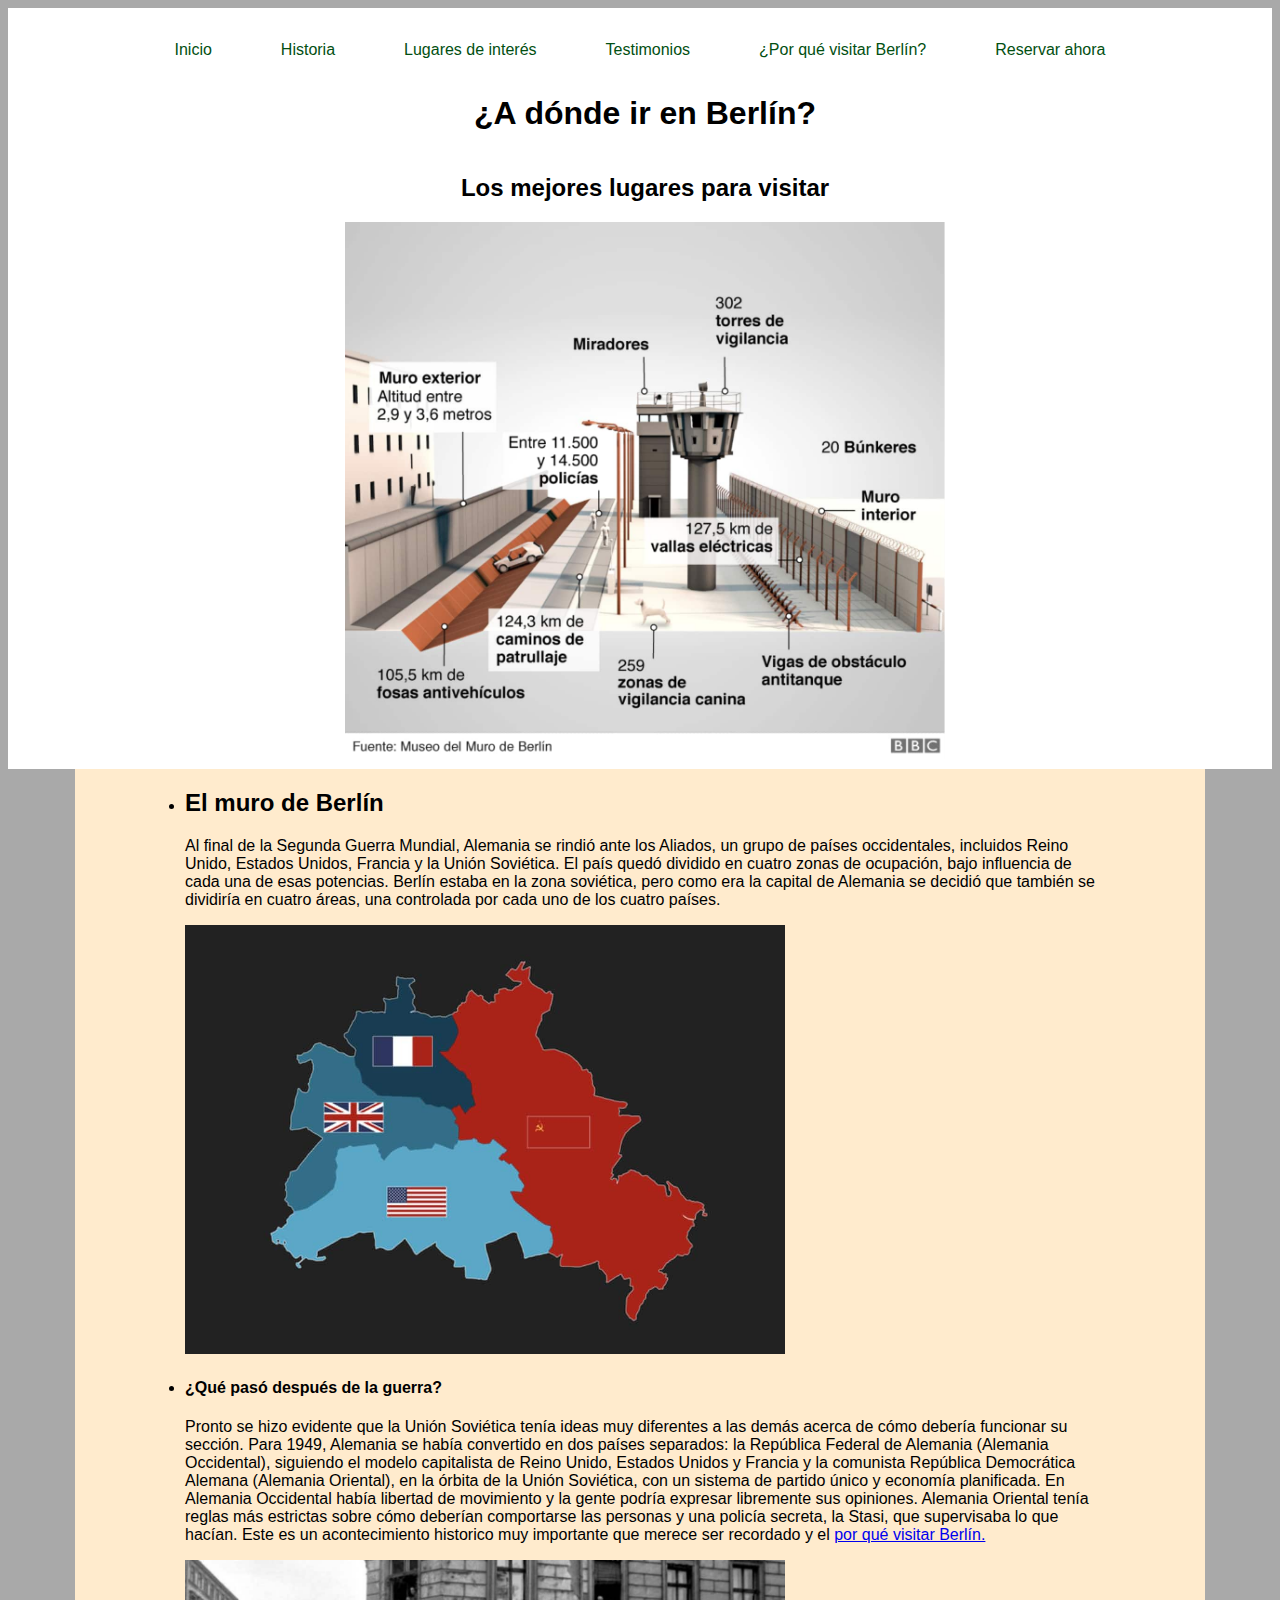
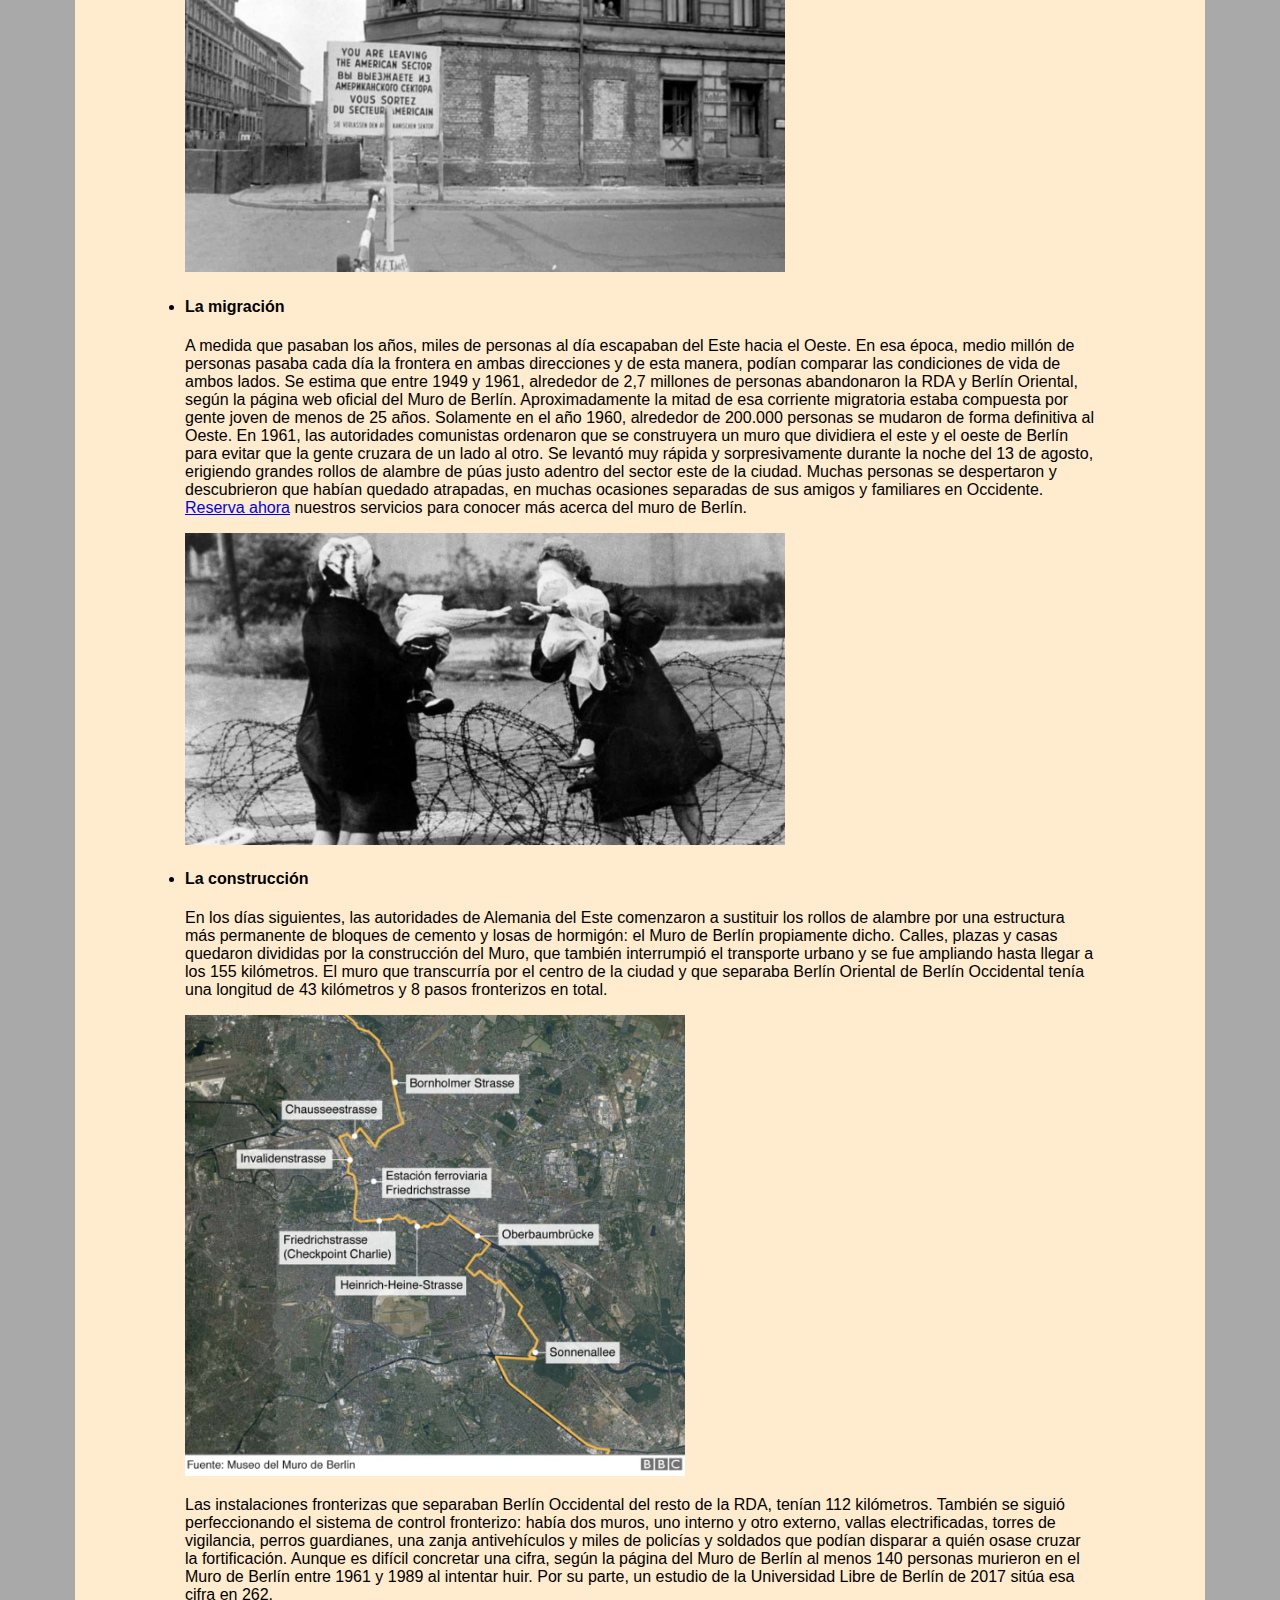
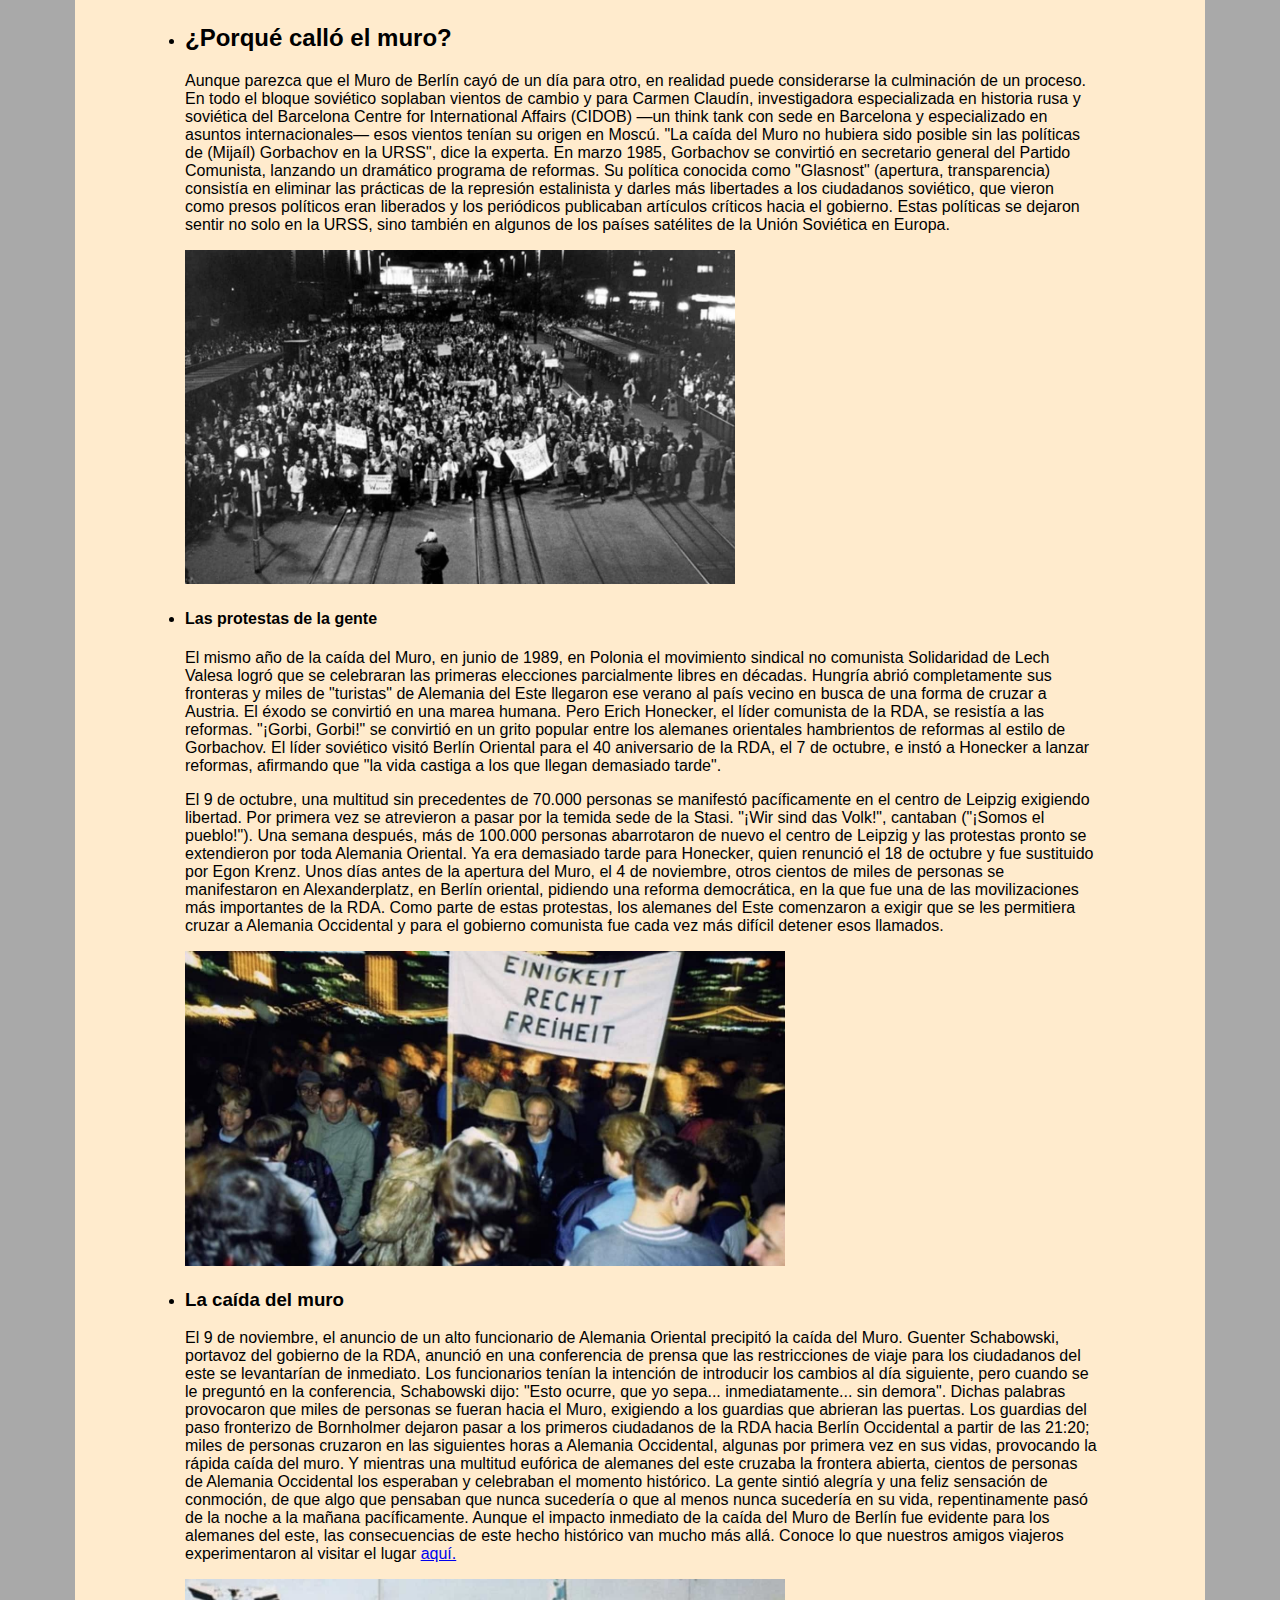
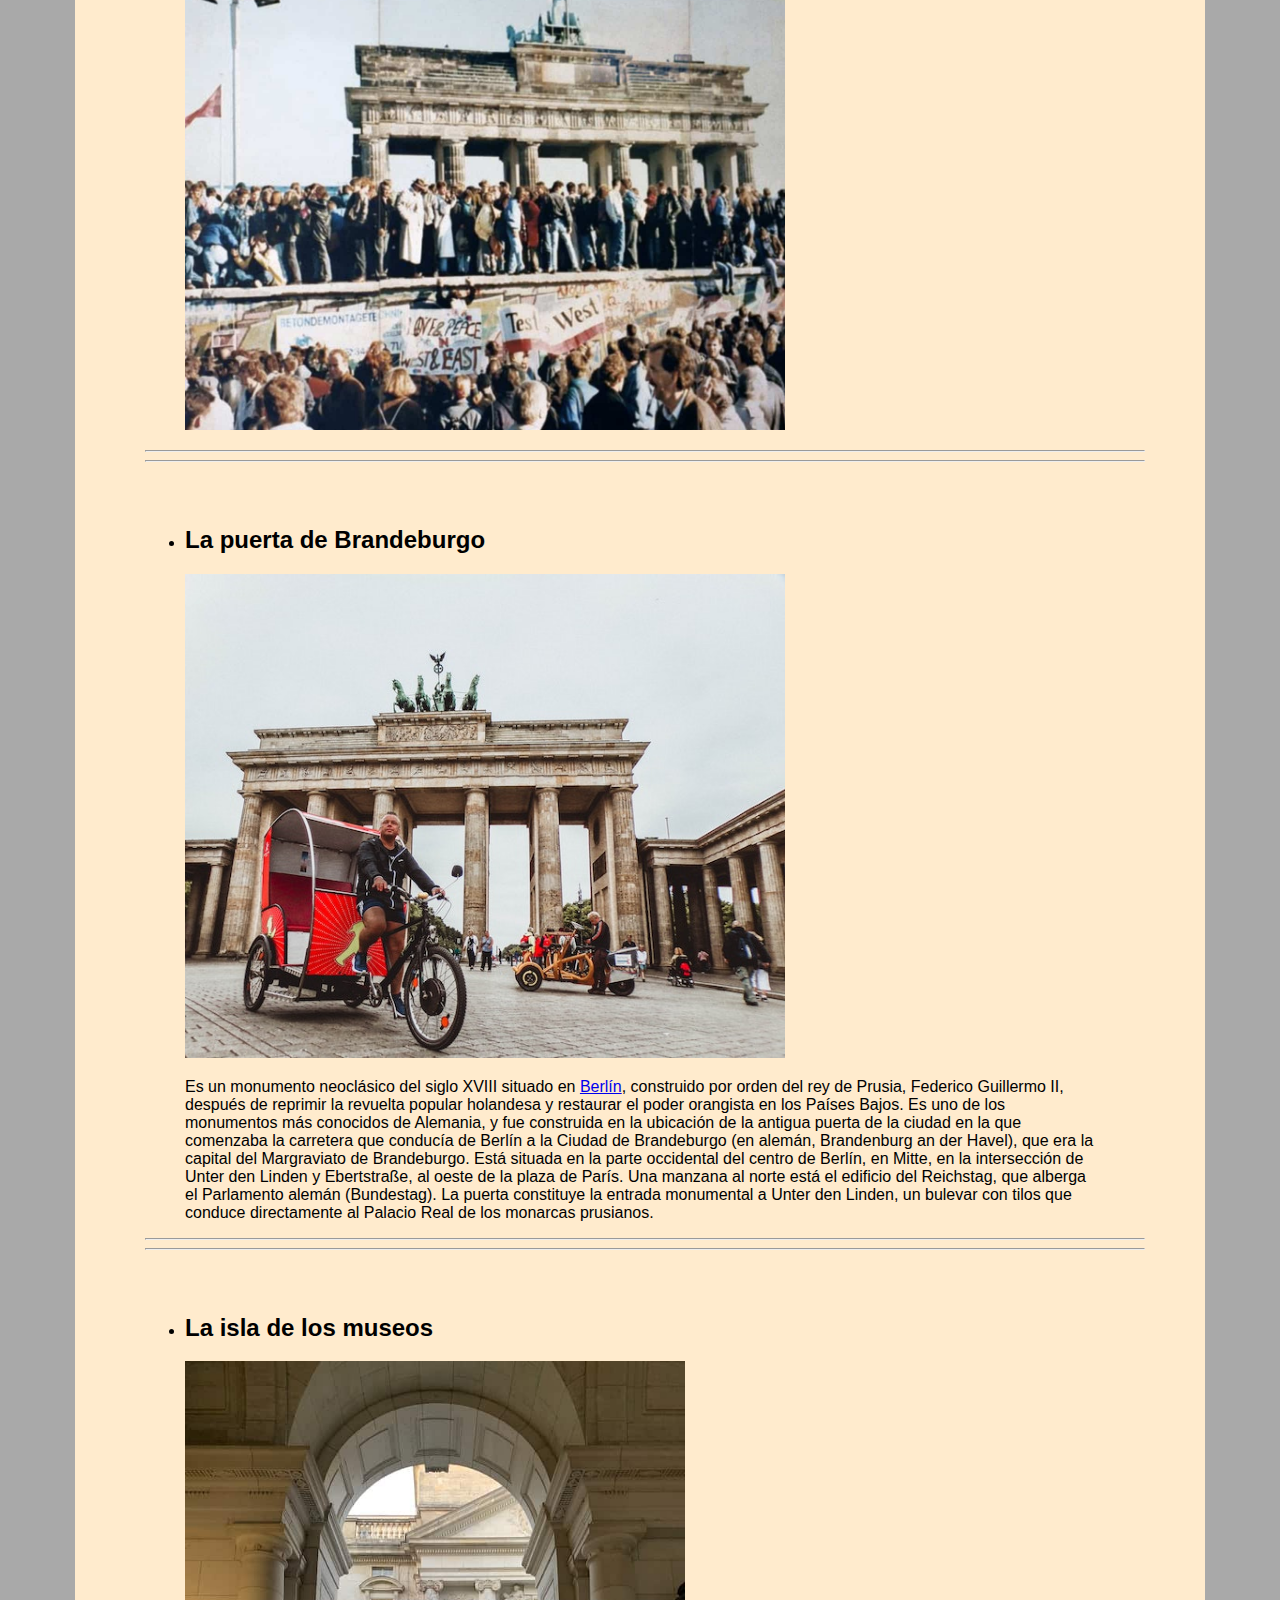
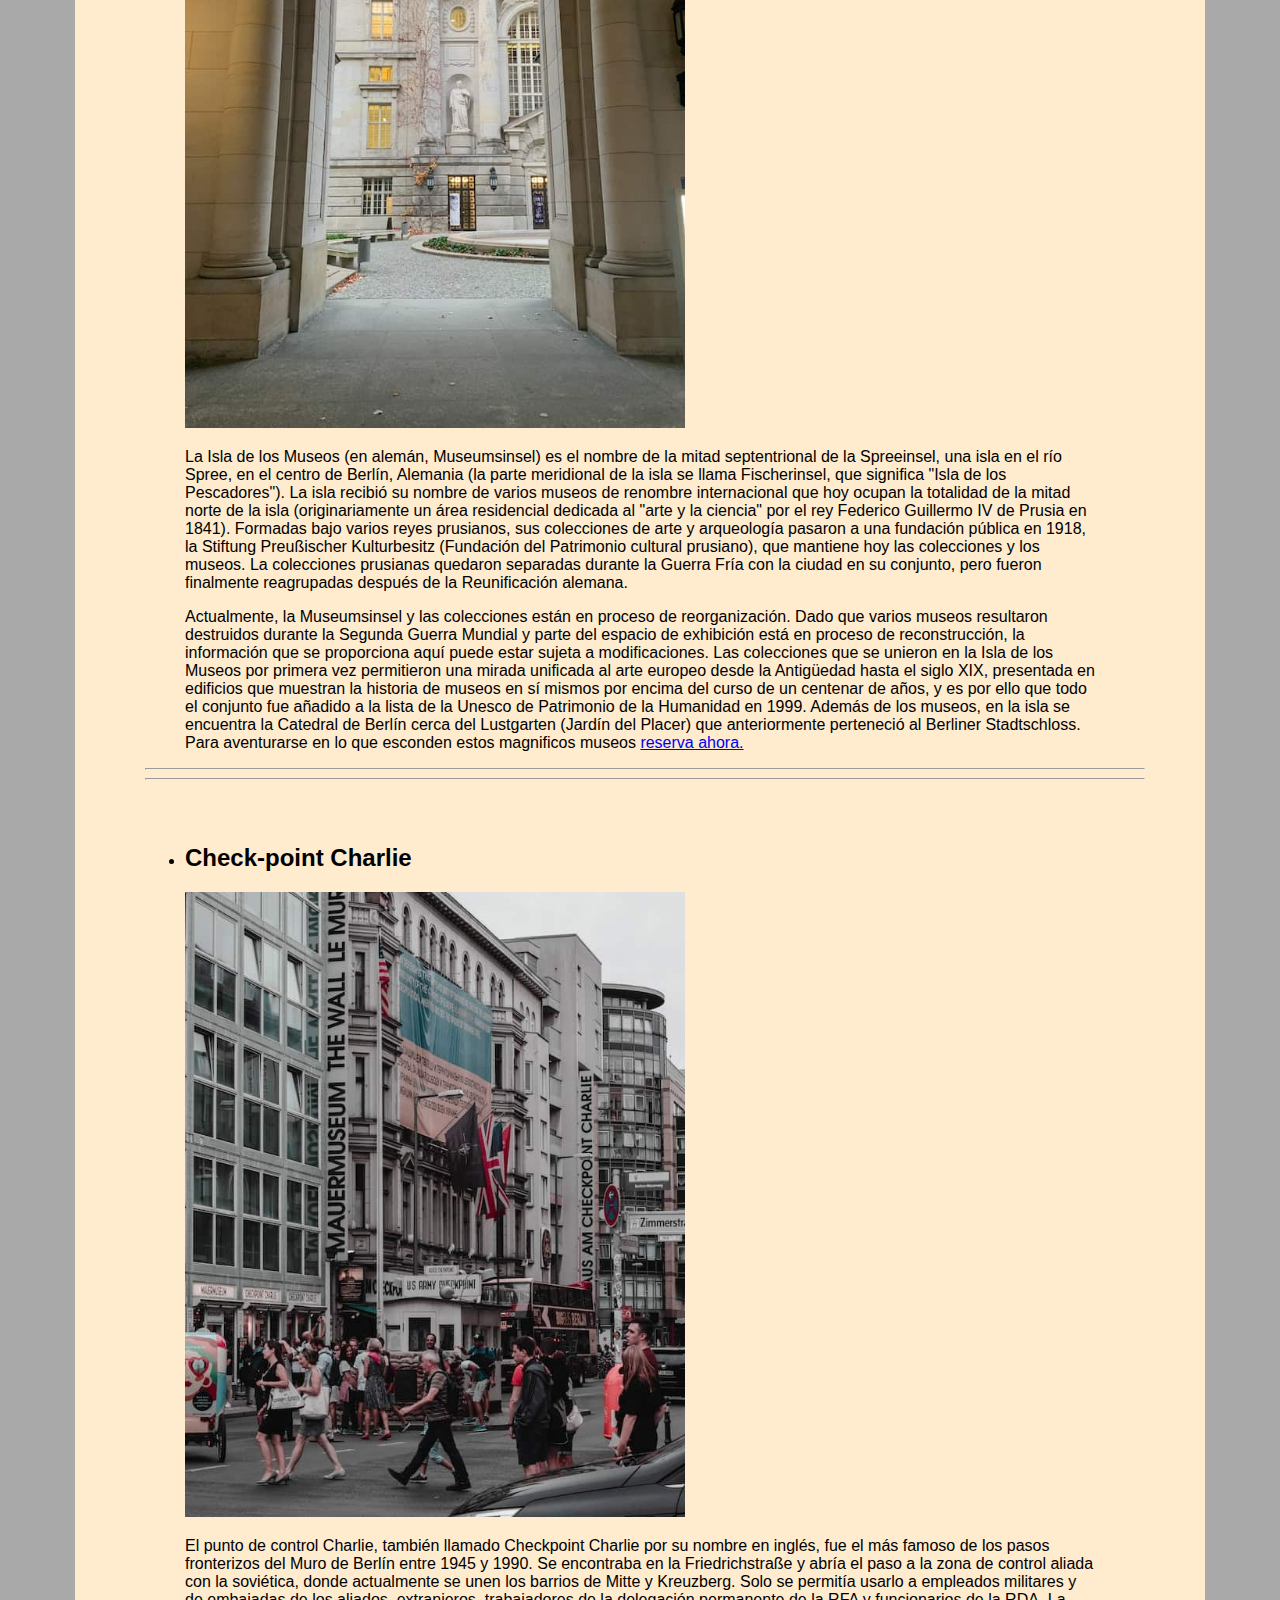
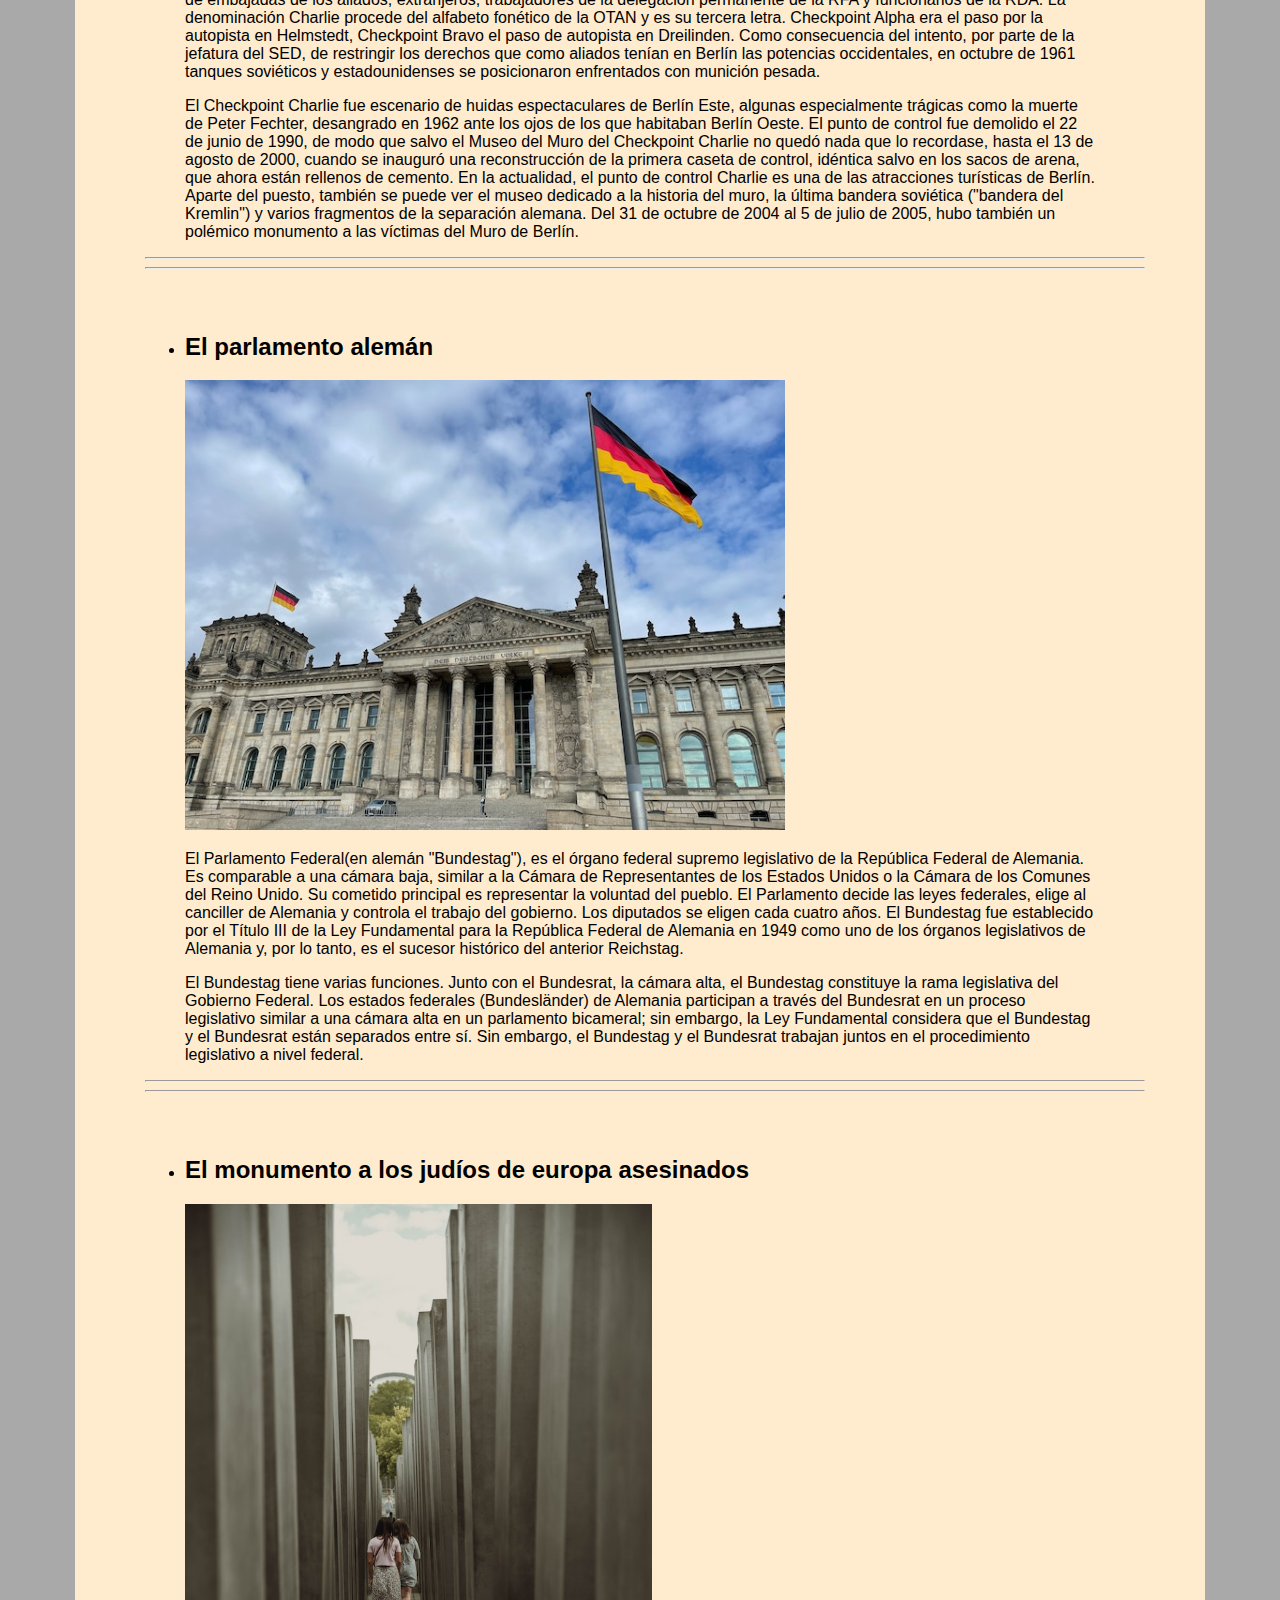
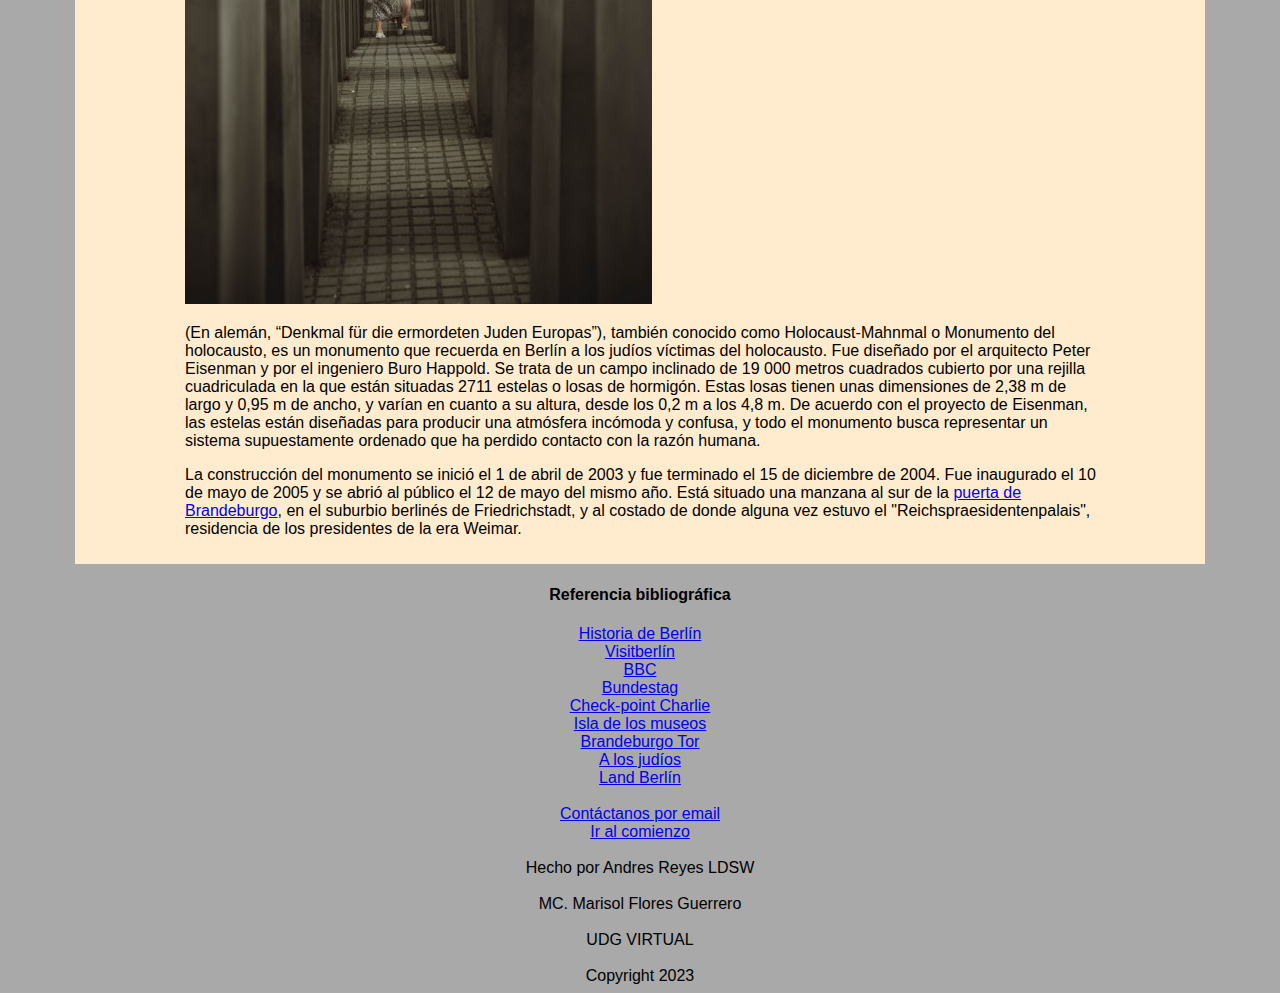
==== atractivoturistico.html @ 403ca787 "initial commit" ====
<!DOCTYPE html>
<html lang="en">
<head>
    <meta charset="UTF-8">
    <meta http-equiv="X-UA-Compatible" content="IE=edge">
    <meta name="viewport" content="width=device-width, initial-scale=1.0">
    <title>atractivo turístico</title>
    <style>
        body{
            font-family: Verdana, Geneva, Tahoma, sans-serif;
            background-color:darkgray ;
        }
        header{
            width: 100%;
            background: #fff;
        }

        .centrado{
            display: flex;
            flex-direction: column;
            justify-content: center;
            align-items: center;
            padding: 0px 60px 10px 70px;
        }  

        .menu ul{
            list-style: none;
            padding: 0;
            background: #fff;
            width: 100%;
            max-width: 1000px;
            margin: auto;
            display: flex;
            flex-wrap: wrap;
        }   
        .menu li a{
            text-decoration: none;
            color: rgb(2, 79, 18);
            padding: 15px 20px;
            display: block;
        }
        .menu li{
            display: inline-block;
            text-align: center;
            flex-grow: 1;
        }
        .menu li a:hover{
            background: #e1e4e7;
        }

        main{
            background-color: blanchedalmond;
            display: flex;
            flex-direction: column;
            justify-content: center;
            align-items: center;
            padding: 0px 60px 10px 70px;
            margin: auto;
            flex-wrap: wrap;
            width: 100%;
            max-width: 1000px;
        }
       
        p{
            width: 95%;
        }

        footer{
            text-align: center;
        }

        
    </style>
</head>
<body>
    <header>
        <img>
        <nav class="menu">
            <ul id="titulo">
                <li><a href="./index.html">Inicio</a></li>
                <li><a href="./historia.html">Historia</a></li>
                <li><a href="./atractivoturistico.html">Lugares de interés</a></li>
                <li><a href="./testimonios.html">Testimonios</a></li>
                <li><a href="./porquevisitar.html">¿Por qué visitar Berlín? </a></li>
                <li><a href="./book.html">Reservar ahora</a></li>    
            </ul>
            <div class="centrado">
                <h1>¿A dónde ir en Berlín?</h1>
                <h2>Los mejores lugares para visitar</h2>
                <img src="img/foto9.jpg" style="width:600px">
            </di>
        </nav>
    </header>
            
    <main>
        <div>
            <article> 
                <ul>
                    <li id="muro"><h2>El muro de Berlín</h2></li>
                        <p>Al final de la Segunda Guerra Mundial, Alemania se rindió ante los Aliados, un grupo de países occidentales, incluidos Reino Unido, Estados Unidos, Francia y la Unión Soviética. El país quedó dividido en cuatro zonas de ocupación, bajo influencia de cada una de esas potencias.
                        Berlín estaba en la zona soviética, pero como era la capital de Alemania se decidió que también se dividiría en cuatro áreas, una controlada por cada uno de los cuatro países.</p>
                            <img src="img/foto16.jpg" style="width:600px" alt= "berlin dividido">
                    <li id="guerra"><h4>¿Qué pasó después de la guerra?</h4></li>
                        <p>Pronto se hizo evidente que la Unión Soviética tenía ideas muy diferentes a las demás acerca de cómo debería funcionar su sección.
                        Para 1949, Alemania se había convertido en dos países separados: la República Federal de Alemania (Alemania Occidental), siguiendo el modelo capitalista de Reino Unido, Estados Unidos y Francia y la comunista República Democrática Alemana (Alemania Oriental), en la órbita de la Unión Soviética, con un sistema de partido único y economía planificada.
                        En Alemania Occidental había libertad de movimiento y la gente podría expresar libremente sus opiniones.
                        Alemania Oriental tenía reglas más estrictas sobre cómo deberían comportarse las personas y una policía secreta, la Stasi, que supervisaba lo que hacían. Este es un acontecimiento historico muy importante que merece ser recordado y el <a href="porquevisitar.html" target="_blank">por qué visitar Berlín.</a></p>    
                            <img src="img/foto17.jpg" style="width:600px" alt="sociedad de berlin dividida">    
                    <li><h4>La migración</h4></li>
                        <p>A medida que pasaban los años, miles de personas al día escapaban del Este hacia el Oeste.
                        En esa época, medio millón de personas pasaba cada día la frontera en ambas direcciones y de esta manera, podían comparar las condiciones de vida de ambos lados.
                        Se estima que entre 1949 y 1961, alrededor de 2,7 millones de personas abandonaron la RDA y Berlín Oriental, según la página web oficial del Muro de Berlín. Aproximadamente la mitad de esa corriente migratoria estaba compuesta por gente joven de menos de 25 años.
                        Solamente en el año 1960, alrededor de 200.000 personas se mudaron de forma definitiva al Oeste.
                        En 1961, las autoridades comunistas ordenaron que se construyera un muro que dividiera el este y el oeste de Berlín para evitar que la gente cruzara de un lado al otro.
                        Se levantó muy rápida y sorpresivamente durante la noche del 13 de agosto, erigiendo grandes rollos de alambre de púas justo adentro del sector este de la ciudad.
                        Muchas personas se despertaron y descubrieron que habían quedado atrapadas, en muchas ocasiones separadas de sus amigos y familiares en Occidente. <a href="book.html" target="_blank">Reserva ahora</a> nuestros servicios para conocer más acerca del muro de Berlín.</p>    
                            <img src="img/foto18.jpg" style="width:600px" alt="familias separadas">
                    <li id="bloqueo"><h4>La construcción</h4></li>
                        <p>En los días siguientes, las autoridades de Alemania del Este comenzaron a sustituir los rollos de alambre por una estructura más permanente de bloques de cemento y losas de hormigón: el Muro de Berlín propiamente dicho.
                        Calles, plazas y casas quedaron divididas por la construcción del Muro, que también interrumpió el transporte urbano y se fue ampliando hasta llegar a los 155 kilómetros.
                        El muro que transcurría por el centro de la ciudad y que separaba Berlín Oriental de Berlín Occidental tenía una longitud de 43 kilómetros y 8 pasos fronterizos en total.</p>    
                            <img src="img/foto19.jpg" style="width:500px" alt="pasos fronterizos">
                        <p>Las instalaciones fronterizas que separaban Berlín Occidental del resto de la RDA, tenían 112 kilómetros.
                        También se siguió perfeccionando el sistema de control fronterizo: había dos muros, uno interno y otro externo, vallas electrificadas, torres de vigilancia, perros guardianes, una zanja antivehículos y miles de policías y soldados que podían disparar a quién osase cruzar la fortificación.
                        Aunque es difícil concretar una cifra, según la página del Muro de Berlín al menos 140 personas murieron en el Muro de Berlín entre 1961 y 1989 al intentar huir. Por su parte, un estudio de la Universidad Libre de Berlín de 2017 sitúa esa cifra en 262.</p>
                    <li><h2>¿Porqué calló el muro?</h2></li> 
                        <p>Aunque parezca que el Muro de Berlín cayó de un día para otro, en realidad puede considerarse la culminación de un proceso.
                        En todo el bloque soviético soplaban vientos de cambio y para Carmen Claudín, investigadora especializada en historia rusa y soviética del Barcelona Centre for International Affairs (CIDOB) —un think tank con sede en Barcelona y especializado en asuntos internacionales— esos vientos tenían su origen en Moscú.
                        "La caída del Muro no hubiera sido posible sin las políticas de (Mijaíl) Gorbachov en la URSS", dice la experta.
                        En marzo 1985, Gorbachov se convirtió en secretario general del Partido Comunista, lanzando un dramático programa de reformas.
                        Su política conocida como "Glasnost" (apertura, transparencia) consistía en eliminar las prácticas de la represión estalinista y darles más libertades a los ciudadanos soviético, que vieron como presos políticos eran liberados y los periódicos publicaban artículos críticos hacia el gobierno.
                        Estas políticas se dejaron sentir no solo en la URSS, sino también en algunos de los países satélites de la Unión Soviética en Europa.</p>
                            <img src="img/foto21.jpg" style="width:550px" alt="manifestacion ante la ses de la stasi en leipzig">
                    <li><h4>Las protestas de la gente</h4></li>
                        <p>El mismo año de la caída del Muro, en junio de 1989, en Polonia el movimiento sindical no comunista Solidaridad de Lech Valesa logró que se celebraran las primeras elecciones parcialmente libres en décadas.
                        Hungría abrió completamente sus fronteras y miles de "turistas" de Alemania del Este llegaron ese verano al país vecino en busca de una forma de cruzar a Austria. El éxodo se convirtió en una marea humana.
                        Pero Erich Honecker, el líder comunista de la RDA, se resistía a las reformas.
                        "¡Gorbi, Gorbi!" se convirtió en un grito popular entre los alemanes orientales hambrientos de reformas al estilo de Gorbachov.
                        El líder soviético visitó Berlín Oriental para el 40 aniversario de la RDA, el 7 de octubre, e instó a Honecker a lanzar reformas, afirmando que "la vida castiga a los que llegan demasiado tarde".</p>
                        <p>El 9 de octubre, una multitud sin precedentes de 70.000 personas se manifestó pacíficamente en el centro de Leipzig exigiendo libertad. Por primera vez se atrevieron a pasar por la temida sede de la Stasi. "¡Wir sind das Volk!", cantaban ("¡Somos el pueblo!"). Una semana después, más de 100.000 personas abarrotaron de nuevo el centro de Leipzig y las protestas pronto se extendieron por toda Alemania Oriental.
                        Ya era demasiado tarde para Honecker, quien renunció el 18 de octubre y fue sustituido por Egon Krenz.
                        Unos días antes de la apertura del Muro, el 4 de noviembre, otros cientos de miles de personas se manifestaron en Alexanderplatz, en Berlín oriental, pidiendo una reforma democrática, en la que fue una de las movilizaciones más importantes de la RDA. Como parte de estas protestas, los alemanes del Este comenzaron a exigir que se les permitiera cruzar a Alemania Occidental y para el gobierno comunista fue cada vez más difícil detener esos llamados.</p> 
                            <img src="img/foto20.jpg" style="width:600px" alt="personas manisfestandose">           
                    <li><h3>La caída del muro</h3></li>
                        <p>El 9 de noviembre, el anuncio de un alto funcionario de Alemania Oriental precipitó la caída del Muro.
                        Guenter Schabowski, portavoz del gobierno de la RDA, anunció en una conferencia de prensa que las restricciones de viaje para los ciudadanos del este se levantarían de inmediato. Los funcionarios tenían la intención de introducir los cambios al día siguiente, pero cuando se le preguntó en la conferencia, Schabowski dijo: "Esto ocurre, que yo sepa... inmediatamente... sin demora".
                        Dichas palabras provocaron que miles de personas se fueran hacia el Muro, exigiendo a los guardias que abrieran las puertas.
                        Los guardias del paso fronterizo de Bornholmer dejaron pasar a los primeros ciudadanos de la RDA hacia Berlín Occidental a partir de las 21:20;
                        miles de personas cruzaron en las siguientes horas a Alemania Occidental, algunas por primera vez en sus vidas, provocando la rápida caída del muro.
                        Y mientras una multitud eufórica de alemanes del este cruzaba la frontera abierta, cientos de personas de Alemania Occidental los esperaban y celebraban el momento histórico.
                        La gente sintió alegría y una feliz sensación de conmoción, de que algo que pensaban que nunca sucedería o que al menos nunca sucedería en su vida, repentinamente pasó de la noche a la mañana pacíficamente. Aunque el impacto inmediato de la caída del Muro de Berlín fue evidente para los alemanes del este, las consecuencias de este hecho histórico van mucho más allá. Conoce lo que nuestros amigos viajeros experimentaron al visitar el lugar <a href="testimonios.html" target="_blank" >aquí.</a></p>    
                            <img src="img/foto22.jpg" style="width:600px" alt="caida del  muro">
                </ul>    
            </article>
                <hr><hr>
                <br><br>
            <article>
                <ul>
                    <li id="puerta"><h2>La puerta de Brandeburgo</h2></li>
                        <img src="img/foto12.jpg" style="width:600px" alt="puerta de brandenburgo">
                    <p>Es un monumento neoclásico del siglo XVIII situado en <a href="index.html#berlin" target="_blank">Berlín</a>, construido por orden del rey de Prusia, Federico Guillermo II, después de reprimir la revuelta popular holandesa y restaurar el poder orangista en los Países Bajos. Es uno de los monumentos más conocidos de Alemania, y fue construida en la ubicación de la antigua puerta de la ciudad en la que comenzaba la carretera que conducía de Berlín a la Ciudad de Brandeburgo (en alemán, Brandenburg an der Havel), que era la capital del Margraviato de Brandeburgo.
                        Está situada en la parte occidental del centro de Berlín, en Mitte, en la intersección de Unter den Linden y Ebertstraße, al oeste de la plaza de París. Una manzana al norte está el edificio del Reichstag, que alberga el Parlamento alemán (Bundestag). La puerta constituye la entrada monumental a Unter den Linden, un bulevar con tilos que conduce directamente al Palacio Real de los monarcas prusianos.
                        </p>
                </ul>
                <hr><hr>
                <br><br>
                <ul>
                    <li id="museo"><h2>La isla de los museos</h2></li>
                        <img src="img/foto13.jpg" style="width:500px" alt="isla de los museos">
                    <p> La Isla de los Museos (en alemán, Museumsinsel) es el nombre de la mitad septentrional de la Spreeinsel, una isla en el río Spree, en el centro de Berlín, Alemania (la parte meridional de la isla se llama Fischerinsel, que significa "Isla de los Pescadores").
                        La isla recibió su nombre de varios museos de renombre internacional que hoy ocupan la totalidad de la mitad norte de la isla (originariamente un área residencial dedicada al "arte y la ciencia" por el rey Federico Guillermo IV de Prusia en 1841). Formadas bajo varios reyes prusianos, sus colecciones de arte y arqueología pasaron a una fundación pública en 1918, la Stiftung Preußischer Kulturbesitz (Fundación del Patrimonio cultural prusiano), que mantiene hoy las colecciones y los museos.
                        La colecciones prusianas quedaron separadas durante la Guerra Fría con la ciudad en su conjunto, pero fueron finalmente reagrupadas después de la Reunificación alemana.</p>
                        
                    <p>Actualmente, la Museumsinsel y las colecciones están en proceso de reorganización. Dado que varios museos resultaron destruidos durante la Segunda Guerra Mundial y parte del espacio de exhibición está en proceso de reconstrucción, la información que se proporciona aquí puede estar sujeta a modificaciones.
                        Las colecciones que se unieron en la Isla de los Museos por primera vez permitieron una mirada unificada al arte europeo desde la Antigüedad hasta el siglo XIX, presentada en edificios que muestran la historia de museos en sí mismos por encima del curso de un centenar de años, y es por ello que todo el conjunto fue añadido a la lista de la Unesco de Patrimonio de la Humanidad en 1999.
                        Además de los museos, en la isla se encuentra la Catedral de Berlín cerca del Lustgarten (Jardín del Placer) que anteriormente perteneció al Berliner Stadtschloss. Para aventurarse en lo que esconden estos magnificos museos <a href="book.html" target="_blank">reserva ahora.</a>
                        </p>
                </ul>
                <hr><hr>
                <br><br>
                <ul>
                    <li id="control"><h2>Check-point Charlie</h2></li>
                        <img src="img/foto11.jpg" style="width:500px" alt="check point charlie">
                    <p>El punto de control Charlie, también llamado Checkpoint Charlie por su nombre en inglés, fue el más famoso de los pasos fronterizos del Muro de Berlín entre 1945 y 1990. Se encontraba en la Friedrichstraße y abría el paso a la zona de control aliada con la soviética, donde actualmente se unen los barrios de Mitte y Kreuzberg. Solo se permitía usarlo a empleados militares y de embajadas de los aliados, extranjeros, trabajadores de la delegación permanente de la RFA y funcionarios de la RDA.
                        La denominación Charlie procede del alfabeto fonético de la OTAN y es su tercera letra. Checkpoint Alpha era el paso por la autopista en Helmstedt, Checkpoint Bravo el paso de autopista en Dreilinden.
                        Como consecuencia del intento, por parte de la jefatura del SED, de restringir los derechos que como aliados tenían en Berlín las potencias occidentales, en octubre de 1961 tanques soviéticos y estadounidenses se posicionaron enfrentados con munición pesada.</p>    
                    <p>El Checkpoint Charlie fue escenario de huidas espectaculares de Berlín Este, algunas especialmente trágicas como la muerte de Peter Fechter, desangrado en 1962 ante los ojos de los que habitaban Berlín Oeste.
                        El punto de control fue demolido el 22 de junio de 1990, de modo que salvo el Museo del Muro del Checkpoint Charlie no quedó nada que lo recordase, hasta el 13 de agosto de 2000, cuando se inauguró una reconstrucción de la primera caseta de control, idéntica salvo en los sacos de arena, que ahora están rellenos de cemento.
                        En la actualidad, el punto de control Charlie es una de las atracciones turísticas de Berlín. Aparte del puesto, también se puede ver el museo dedicado a la historia del muro, la última bandera soviética ("bandera del Kremlin") y varios fragmentos de la separación alemana. Del 31 de octubre de 2004 al 5 de julio de 2005, hubo también un polémico monumento a las víctimas del Muro de Berlín.</p>
                </ul>
                <hr><hr>
                <br><br>
                <ul>
                    <li id="gobierno"><h2>El parlamento alemán</h2></li>
                        <img src="img/foto14.jpg" style="width:600px" alt="parlamento alemán">
                    <p>El Parlamento Federal(en alemán "Bundestag"), es el órgano federal supremo legislativo de la República Federal de Alemania. 
                        Es comparable a una cámara baja, similar a la Cámara de Representantes de los Estados Unidos o la Cámara de los Comunes del Reino Unido. Su cometido principal es representar la voluntad del pueblo. El Parlamento decide las leyes federales, elige al canciller de Alemania y controla el trabajo del gobierno. Los diputados se eligen cada cuatro años. El Bundestag fue establecido por el Título III de la Ley Fundamental para la República Federal de Alemania en 1949 como uno de los órganos legislativos de Alemania y, por lo tanto, es el sucesor histórico del anterior Reichstag.</p>
                    <p>El Bundestag tiene varias funciones. Junto con el Bundesrat, la cámara alta, el Bundestag constituye la rama legislativa del Gobierno Federal. Los estados federales (Bundesländer) de Alemania participan a través del Bundesrat en un proceso legislativo similar a una cámara alta en un parlamento bicameral; sin embargo, la Ley Fundamental considera que el Bundestag y el Bundesrat están separados entre sí. Sin embargo, el Bundestag y el Bundesrat trabajan juntos en el procedimiento legislativo a nivel federal.</p>
                </ul>
                <hr><hr>
                <br><br>
                <ul>
                    <li id="judio"><h2>El monumento a los judíos de europa asesinados</h2></li>
                        <img src="img/foto15.jpg" style="height:700px" alt="monumento a los judíos">
                    <p>(En alemán, “Denkmal für die ermordeten Juden Europas”), también conocido como Holocaust-Mahnmal o Monumento del holocausto, es un monumento que recuerda en Berlín a los judíos víctimas del holocausto. 
                        Fue diseñado por el arquitecto Peter Eisenman y por el ingeniero Buro Happold. Se trata de un campo inclinado de 19 000 metros cuadrados cubierto por una rejilla cuadriculada en la que están situadas 2711 estelas o losas de hormigón. Estas losas tienen unas dimensiones de 2,38 m de largo y 0,95 m de ancho, y varían en cuanto a su altura, desde los 0,2 m a los 4,8 m. De acuerdo con el proyecto de Eisenman, las estelas están diseñadas para producir una atmósfera incómoda y confusa, y todo el monumento busca representar un sistema supuestamente ordenado que ha perdido contacto con la razón humana.</p>
                    <p>La construcción del monumento se inició el 1 de abril de 2003 y fue terminado el 15 de diciembre de 2004. Fue inaugurado el 10 de mayo de 2005 y se abrió al público el 12 de mayo del mismo año. Está situado una manzana al sur de la <a href="atractivoturistico.html#puerta" target="_blank">puerta de Brandeburgo</a>, en el suburbio berlinés de Friedrichstadt, y al costado de donde alguna vez estuvo el "Reichspraesidentenpalais", residencia de los presidentes de la era Weimar.</p>
                </ul>
            </article>
        </div>
    </main>
    <footer>
        <h4>Referencia bibliográfica</h4>
        <a href="https://es.wikipedia.org/wiki/Historia_de_Berl%C3%ADn" target="_blank">Historia de Berlín</a><br>
        <a href="https://www.visitberlin.de/es" target="_blank">Visitberlín</a><br>
        <a href="https://www.bbc.com/mundo/noticias-internacional-50214151" target="_blank">BBC</a><br>
        <a href="https://es.wikipedia.org/wiki/Bundestag" target="_blank">Bundestag</a><br>
        <a href="https://es.wikipedia.org/wiki/Punto_de_control_Charlie" target="_blank">Check-point Charlie</a><br>
        <a href="https://es.wikipedia.org/wiki/Isla_de_los_Museos" target="_blank">Isla de los museos</a><br>
        <a href="https://es.wikipedia.org/wiki/Puerta_de_Brandeburgo" target="_blank">Brandeburgo Tor</a><br>
        <a href="https://es.wikipedia.org/wiki/Monumento_a_los_jud%C3%ADos_de_Europa_asesinados" target="_blank">A los judíos</a><br>
        <a href="https://es.zhujiworld.com/de/1580915-land-berlin/" target="_blank">Land Berlín</a><br>
        <br>
        <a href="mailto:zacverneth@gmail.com" target="_blank">Contáctanos por email</a><br>
        <a href="#titulo">Ir al comienzo</a><br><br>
        Hecho por Andres Reyes LDSW<br><br>
        MC. Marisol Flores Guerrero<br><br>
        UDG VIRTUAL<br><br>
        Copyright 2023      
    </footer>
</body>
</html>
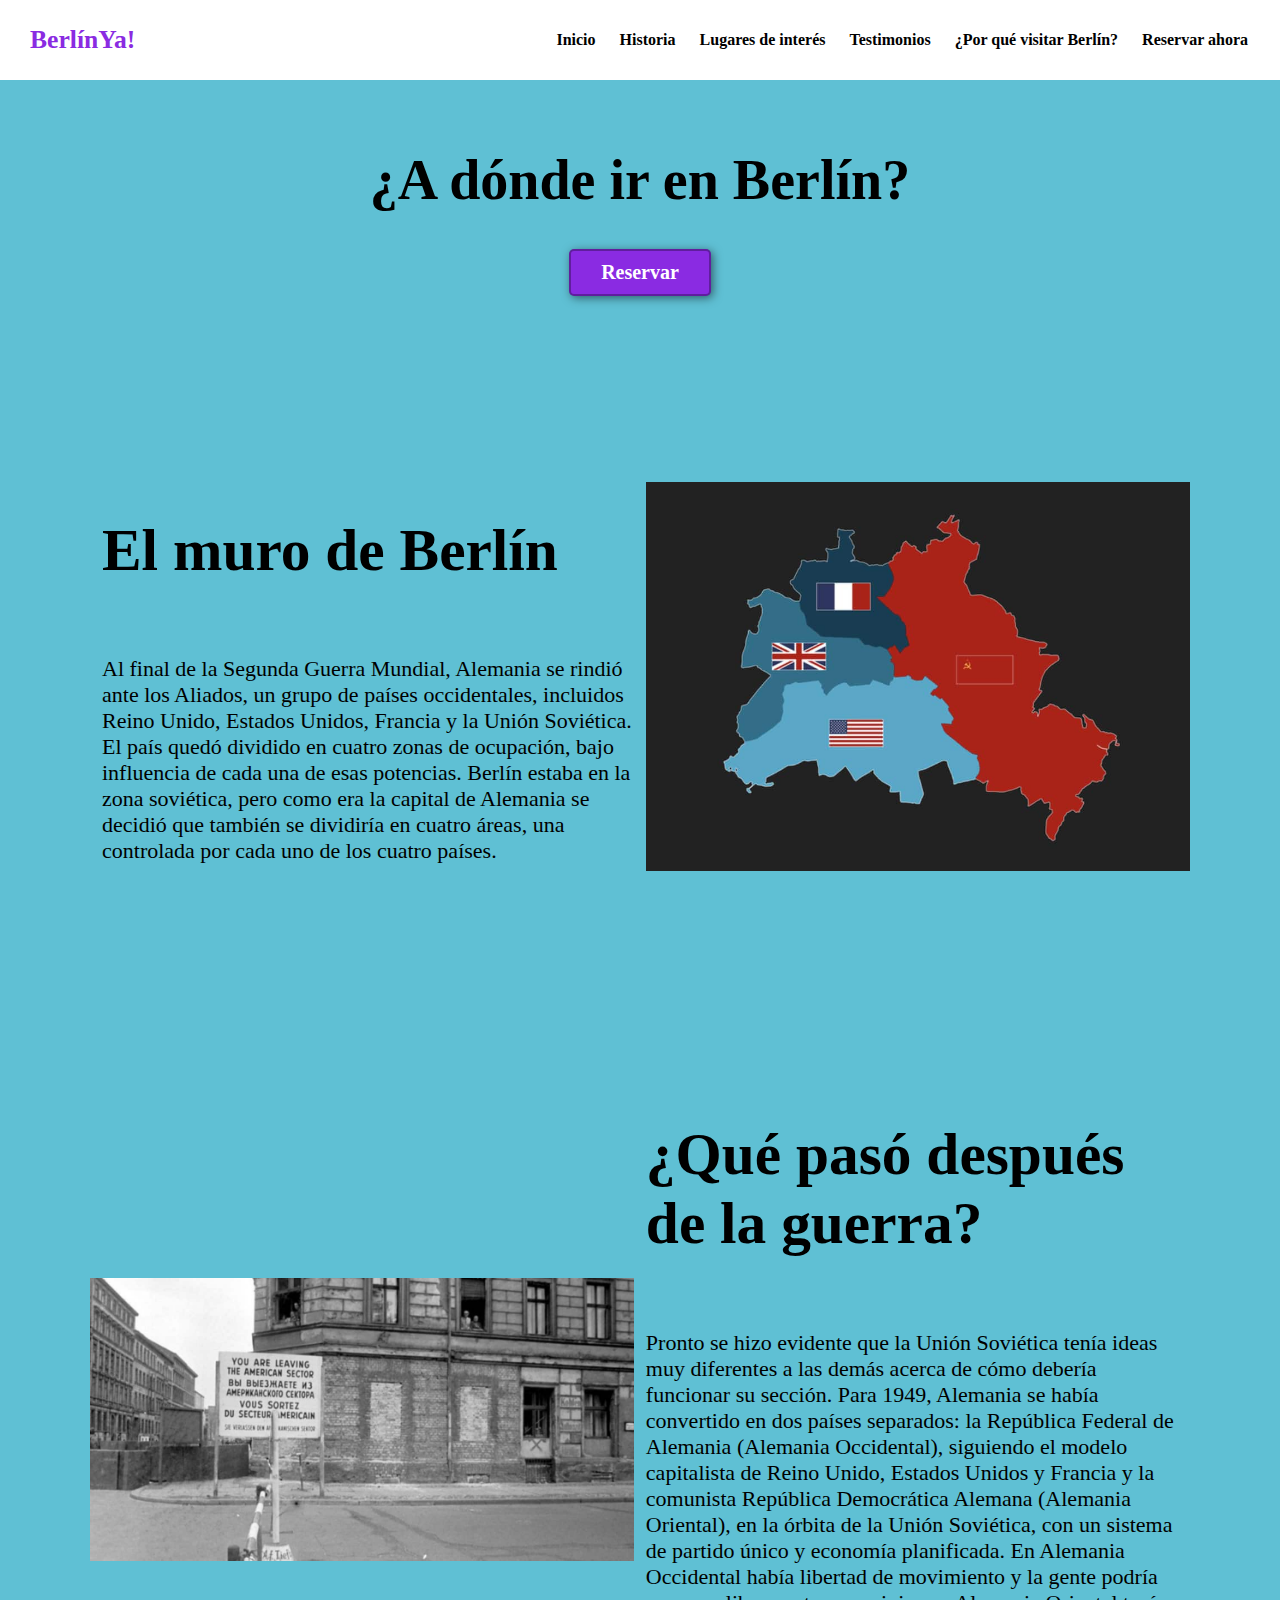
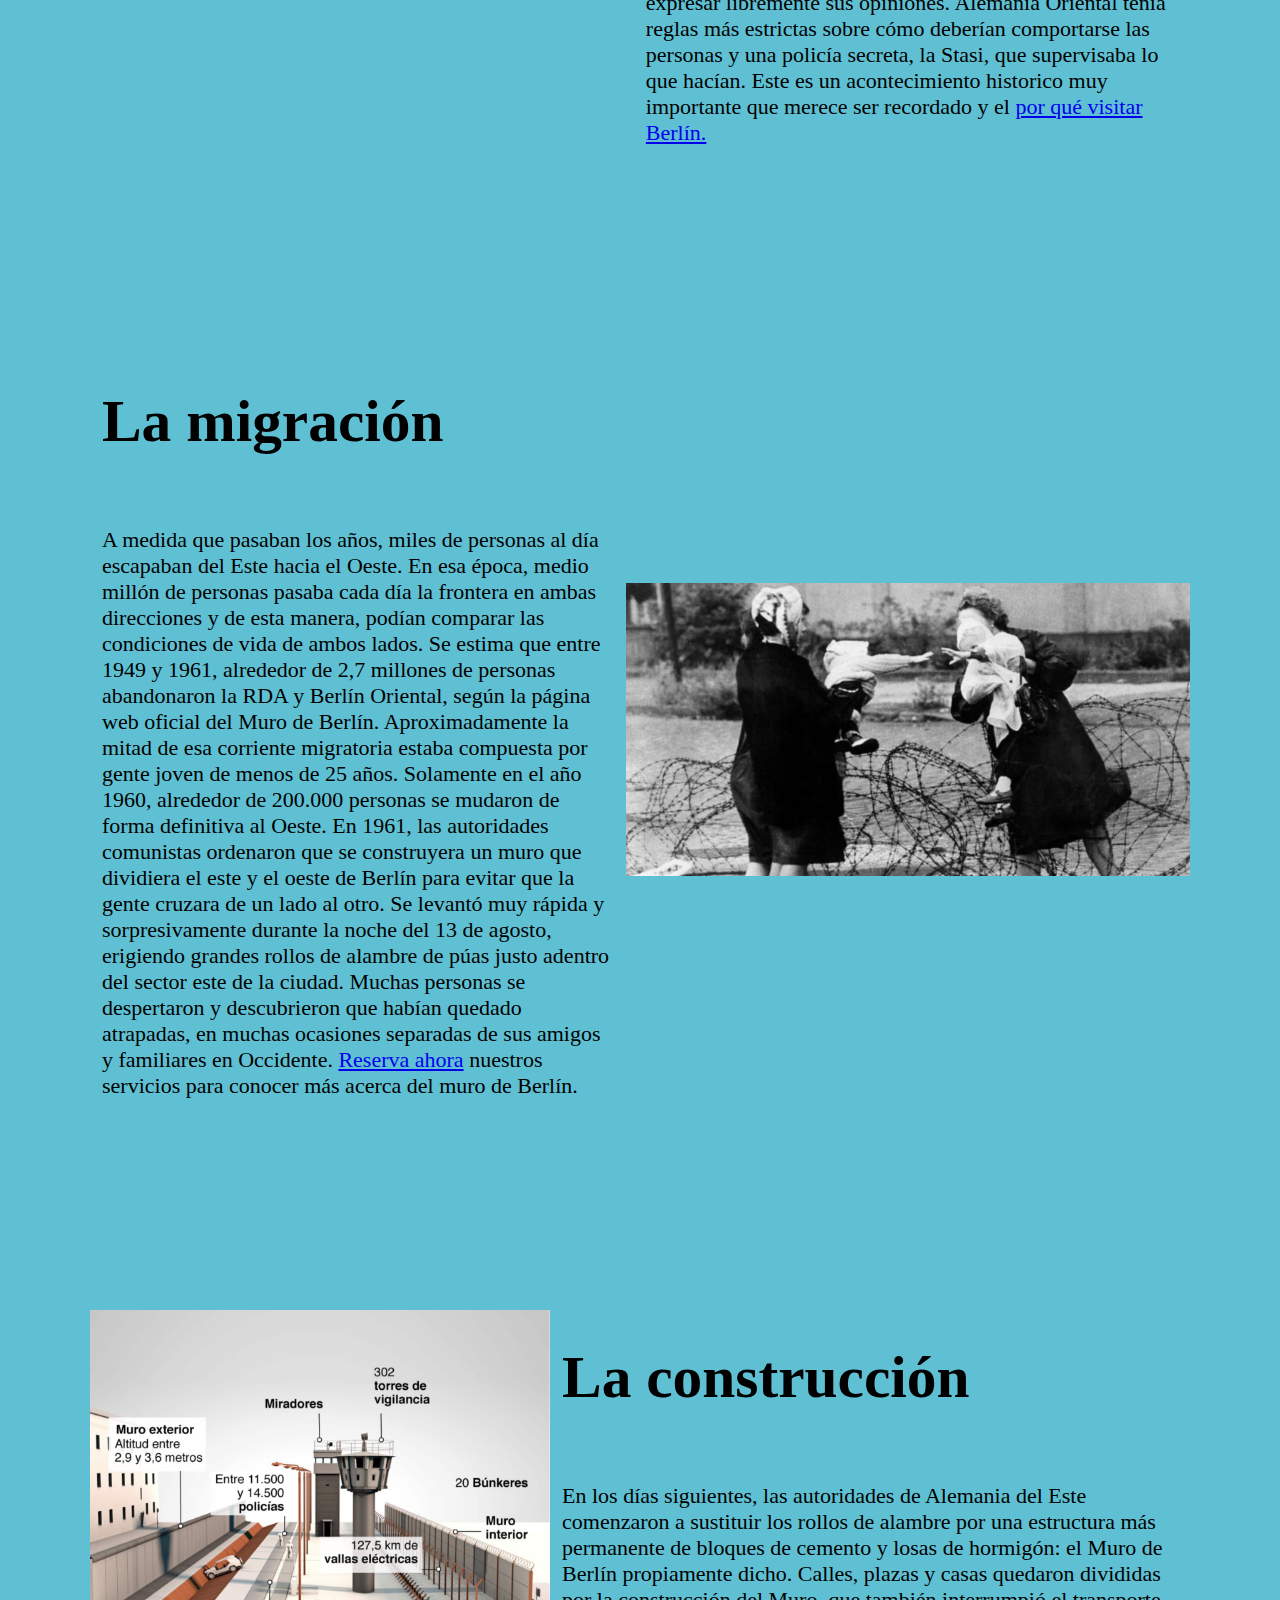
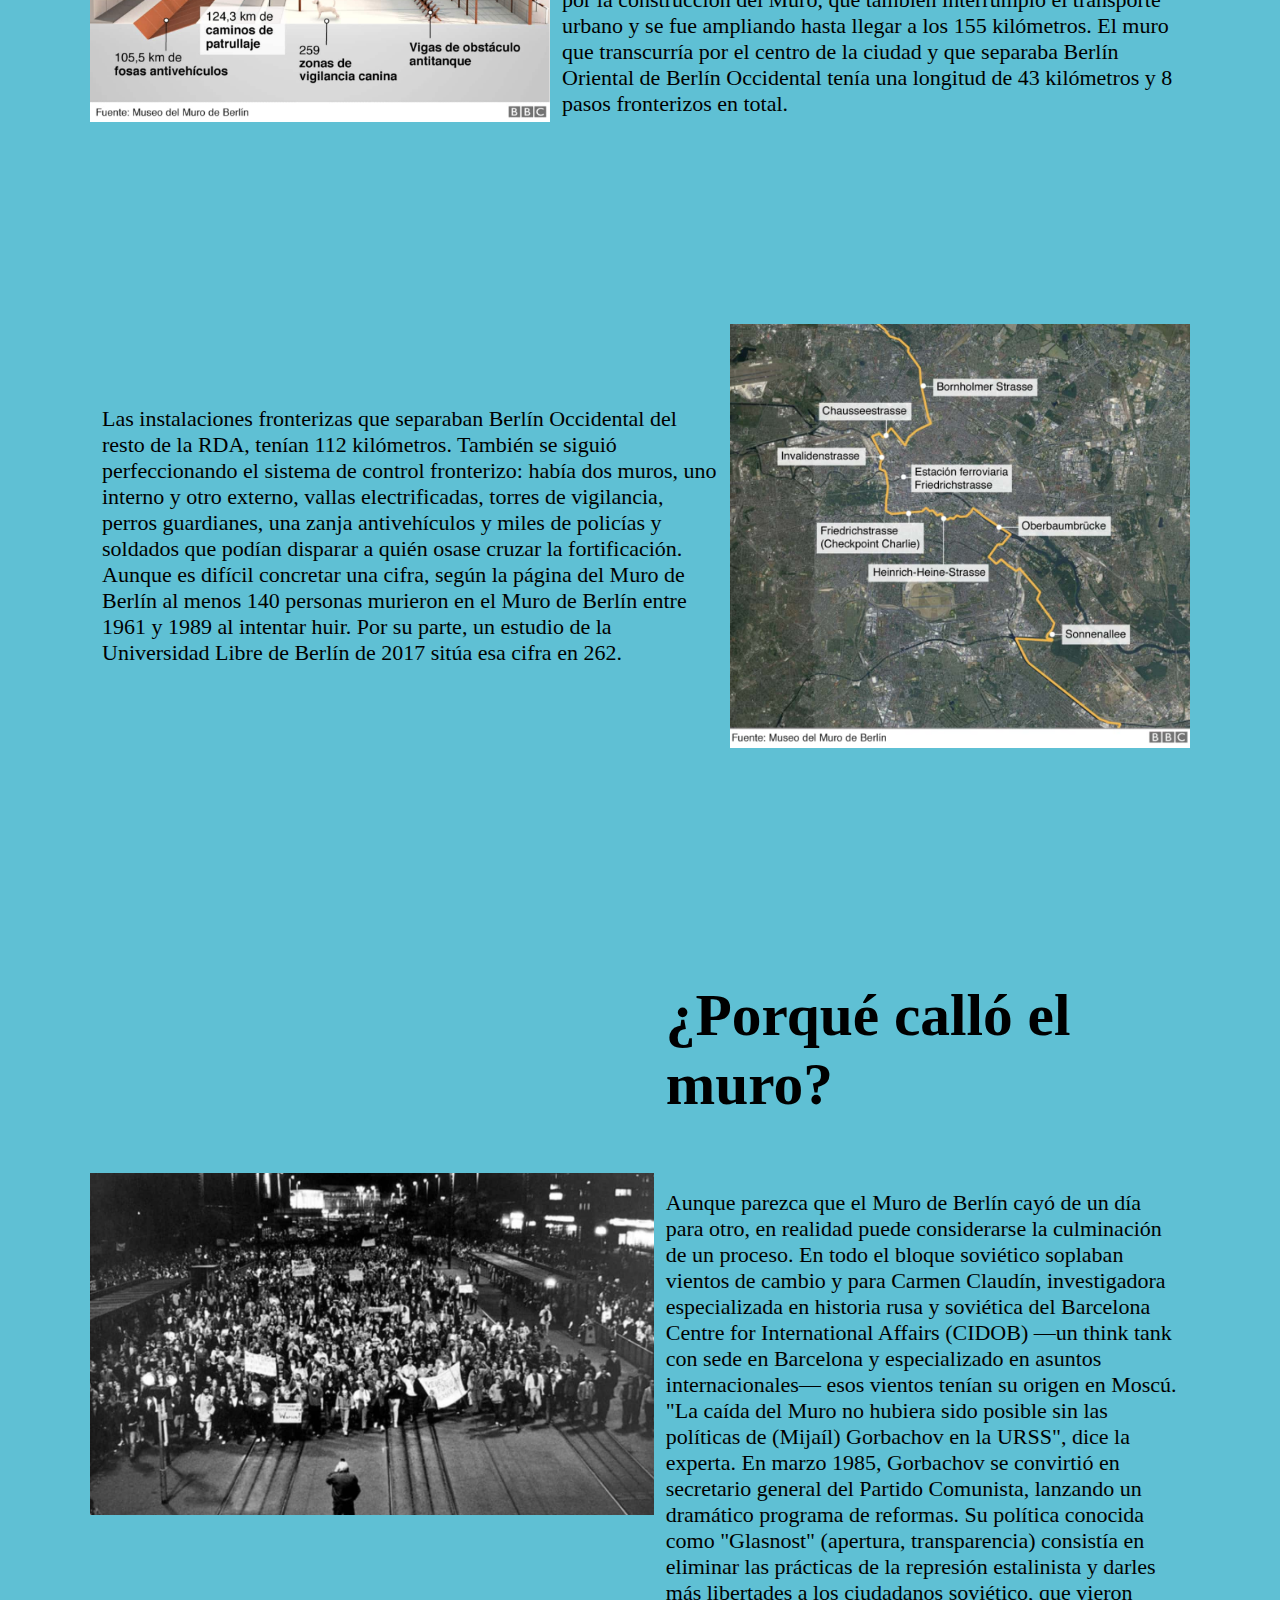
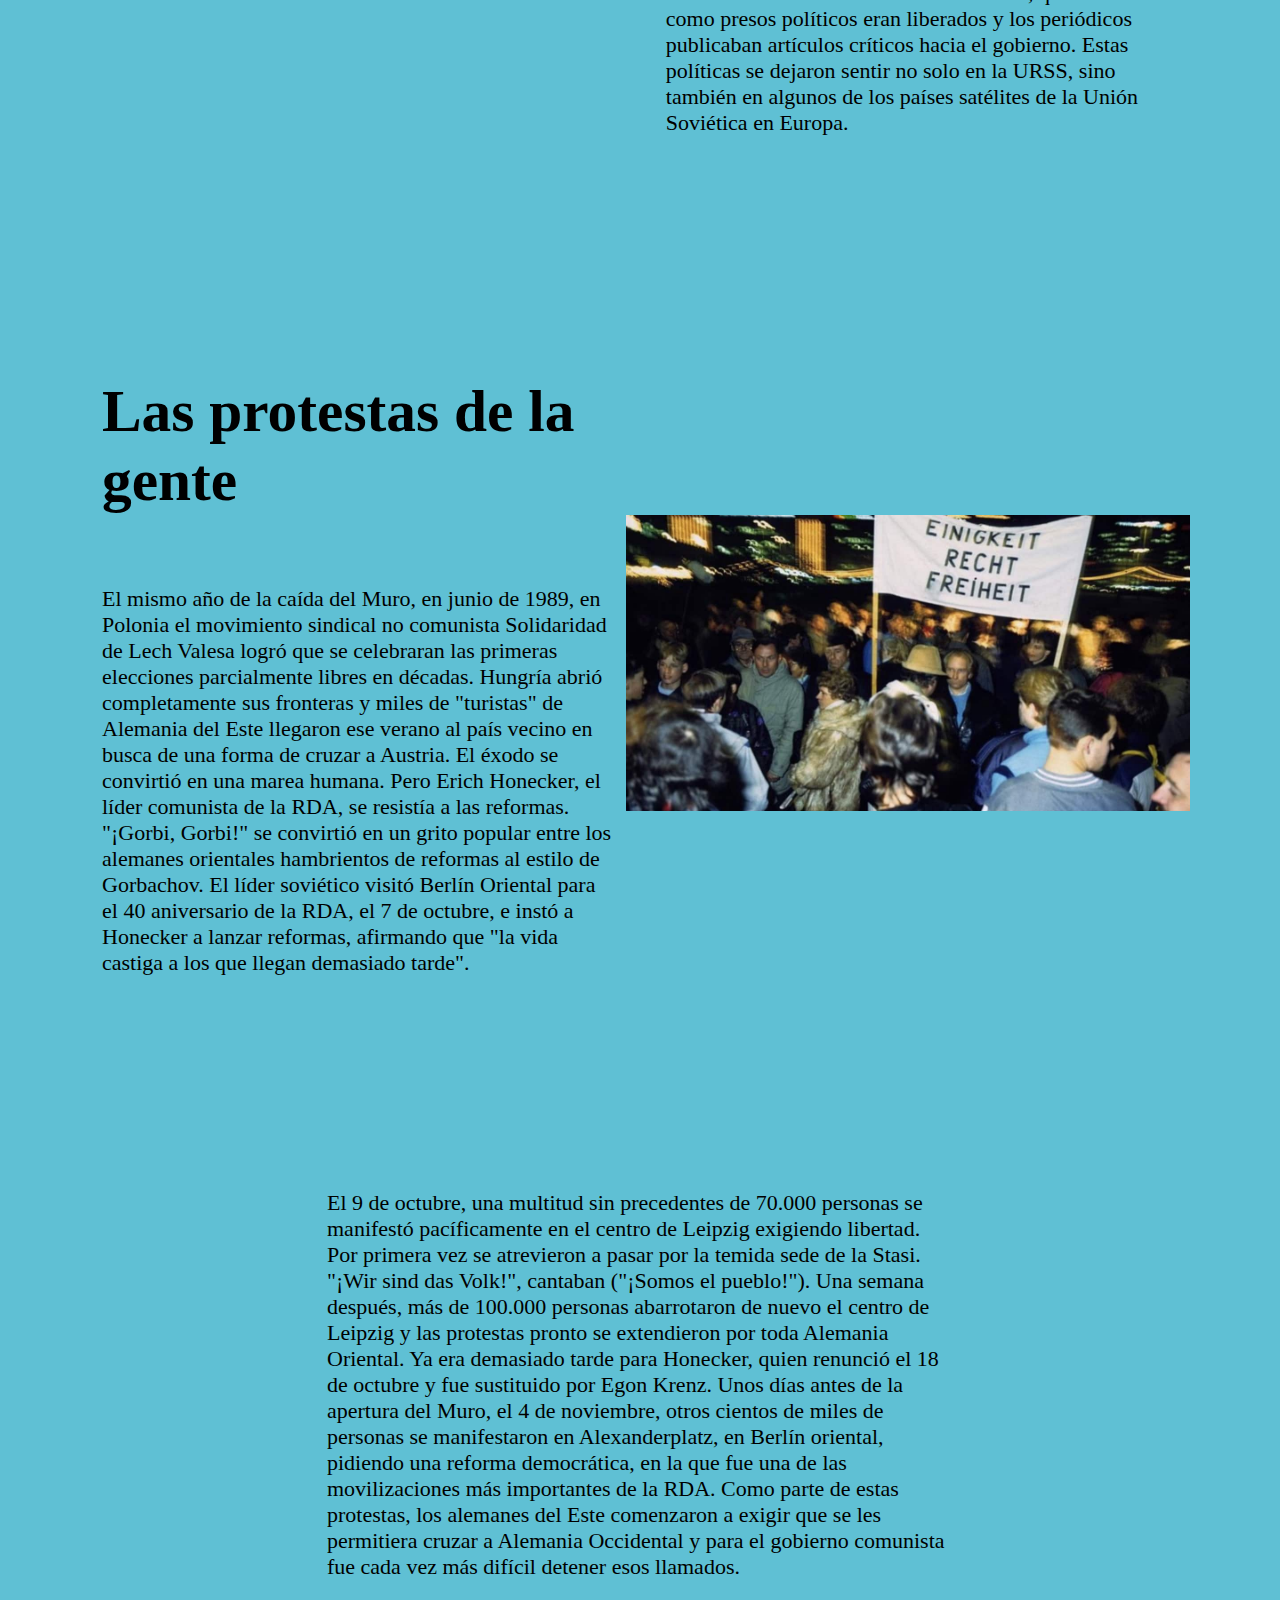
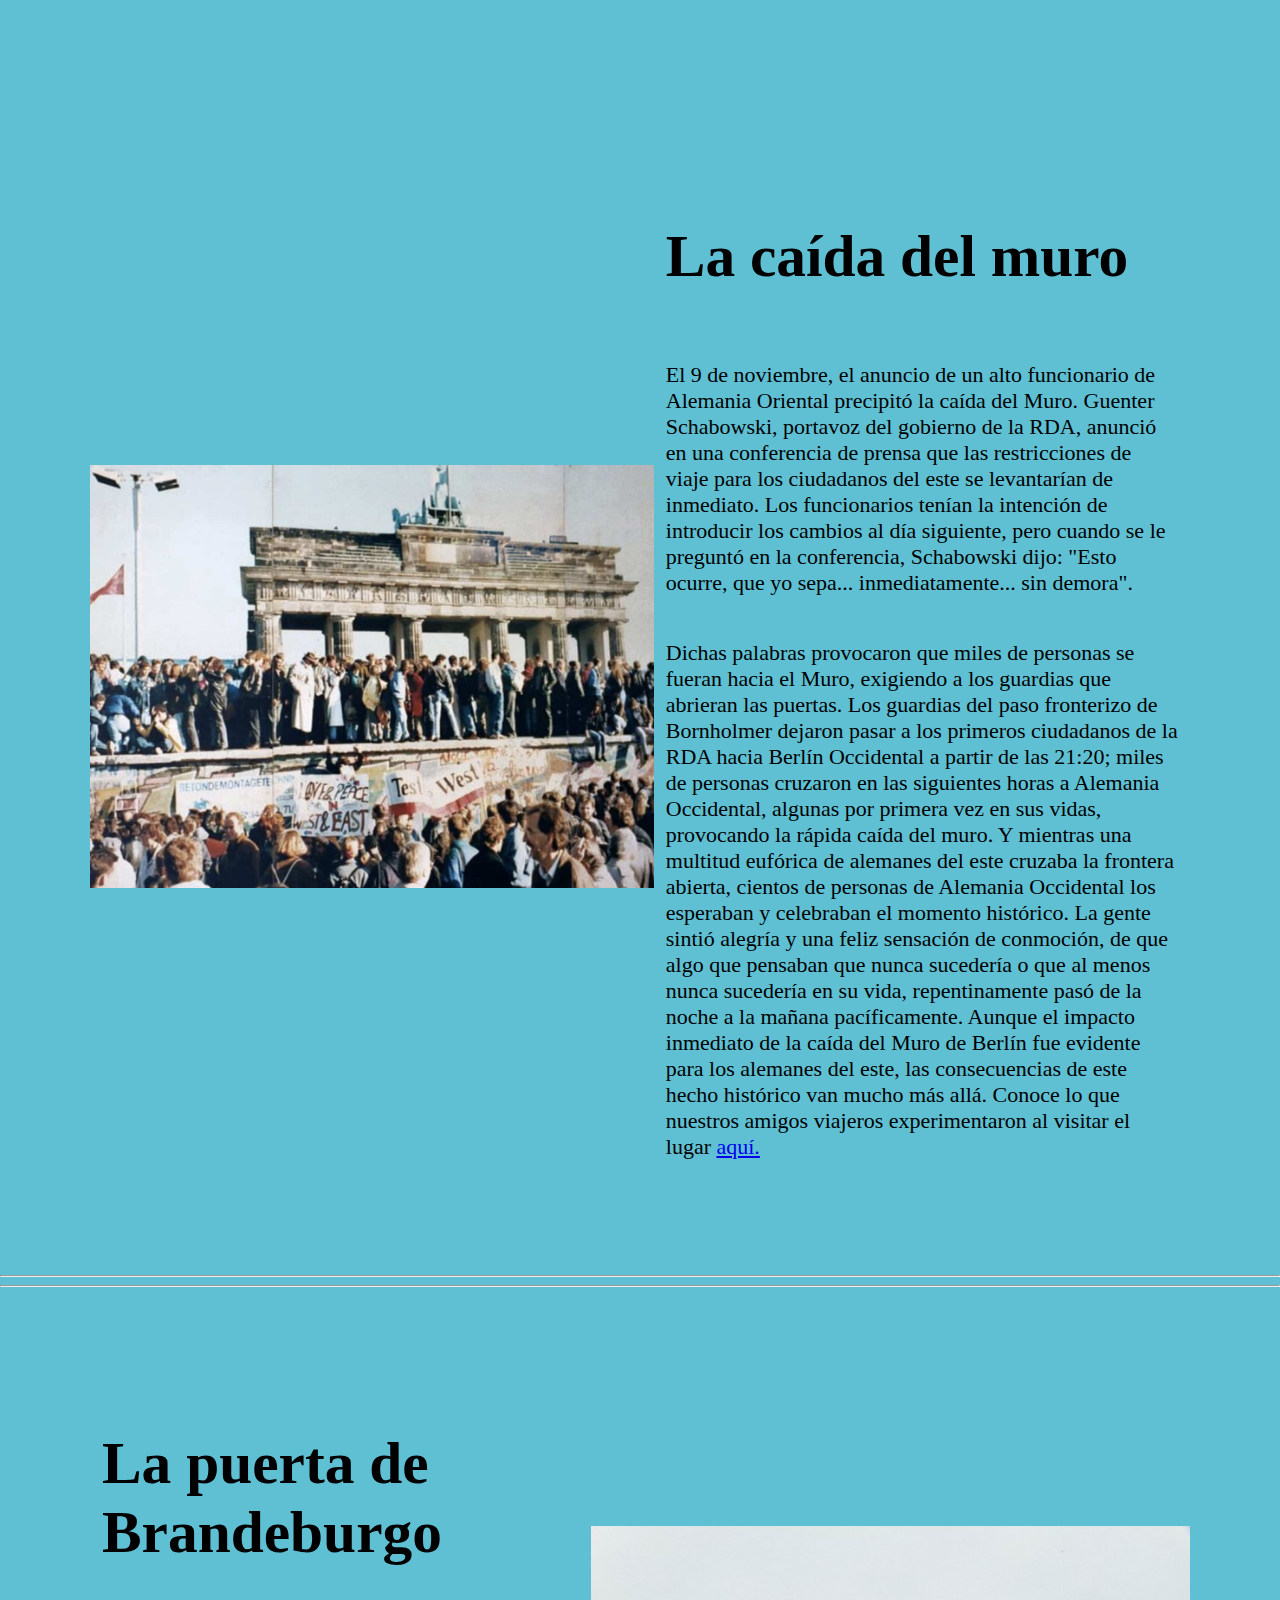
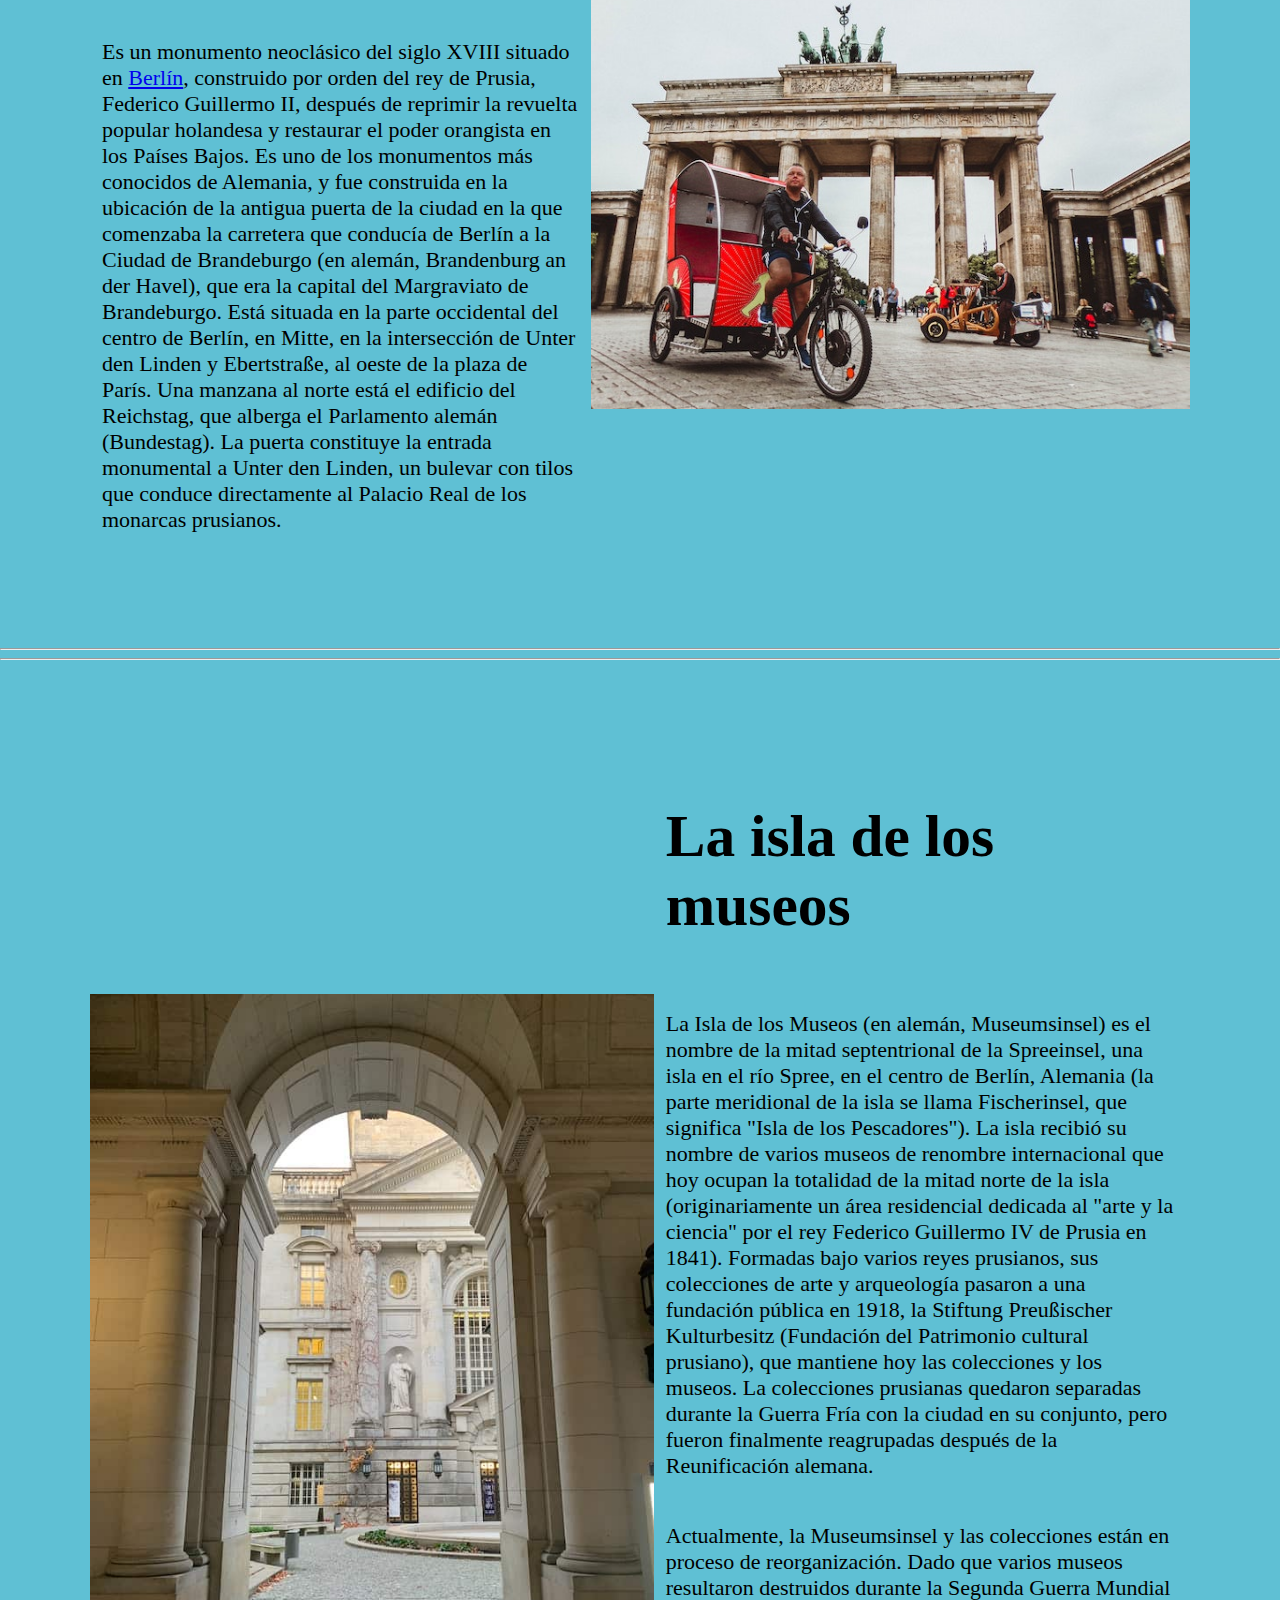
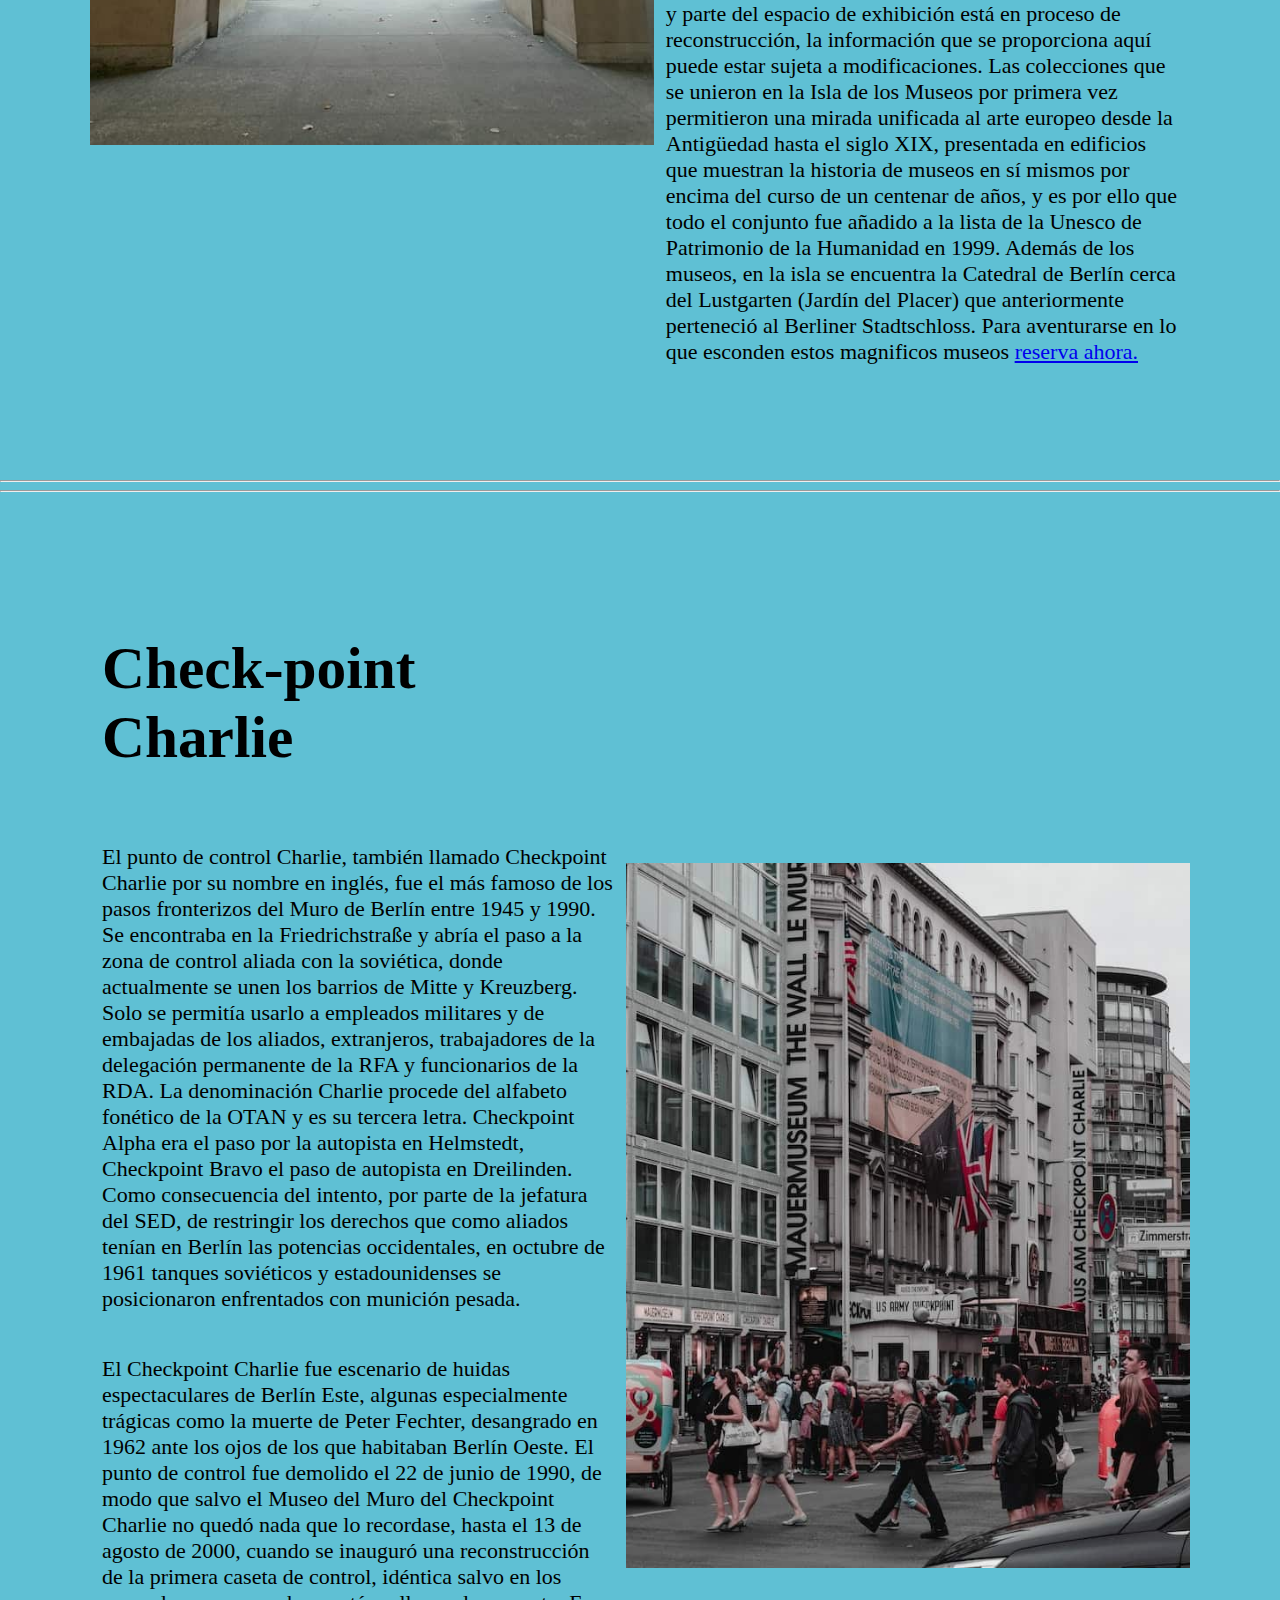
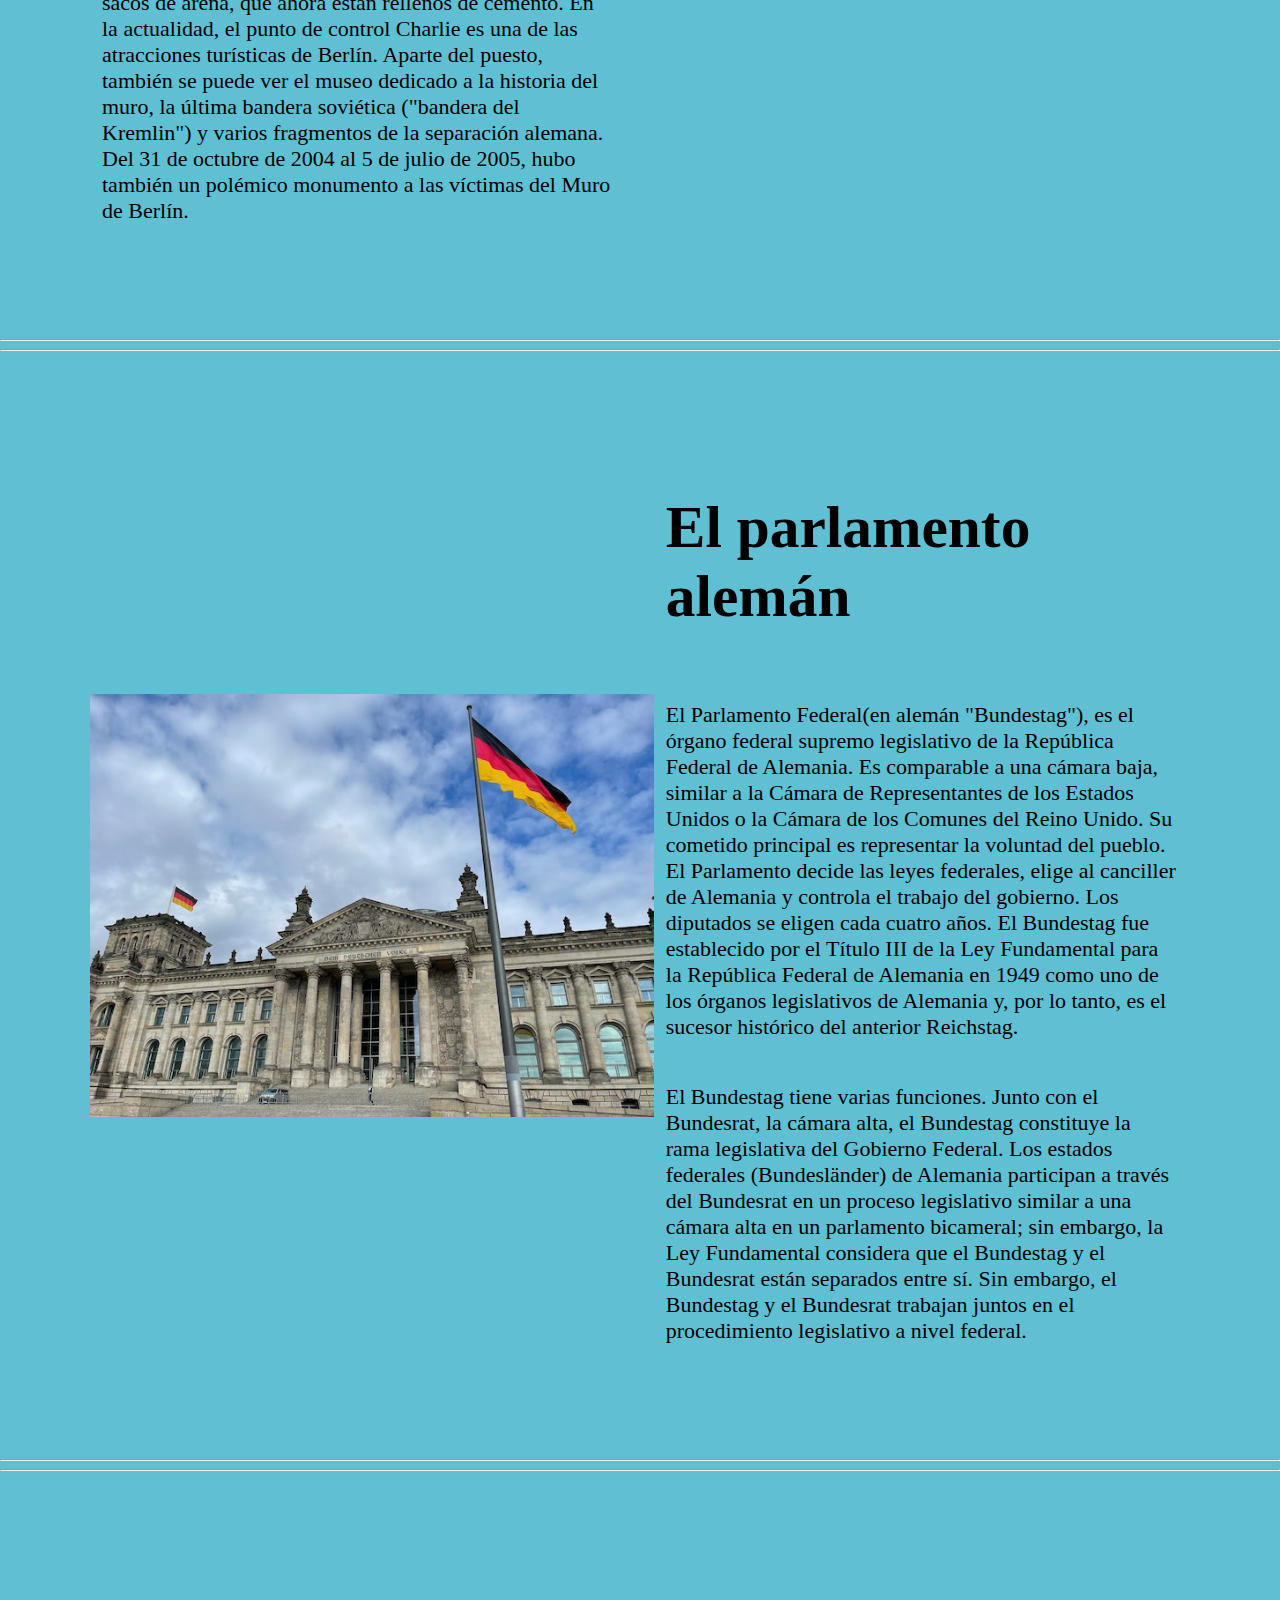
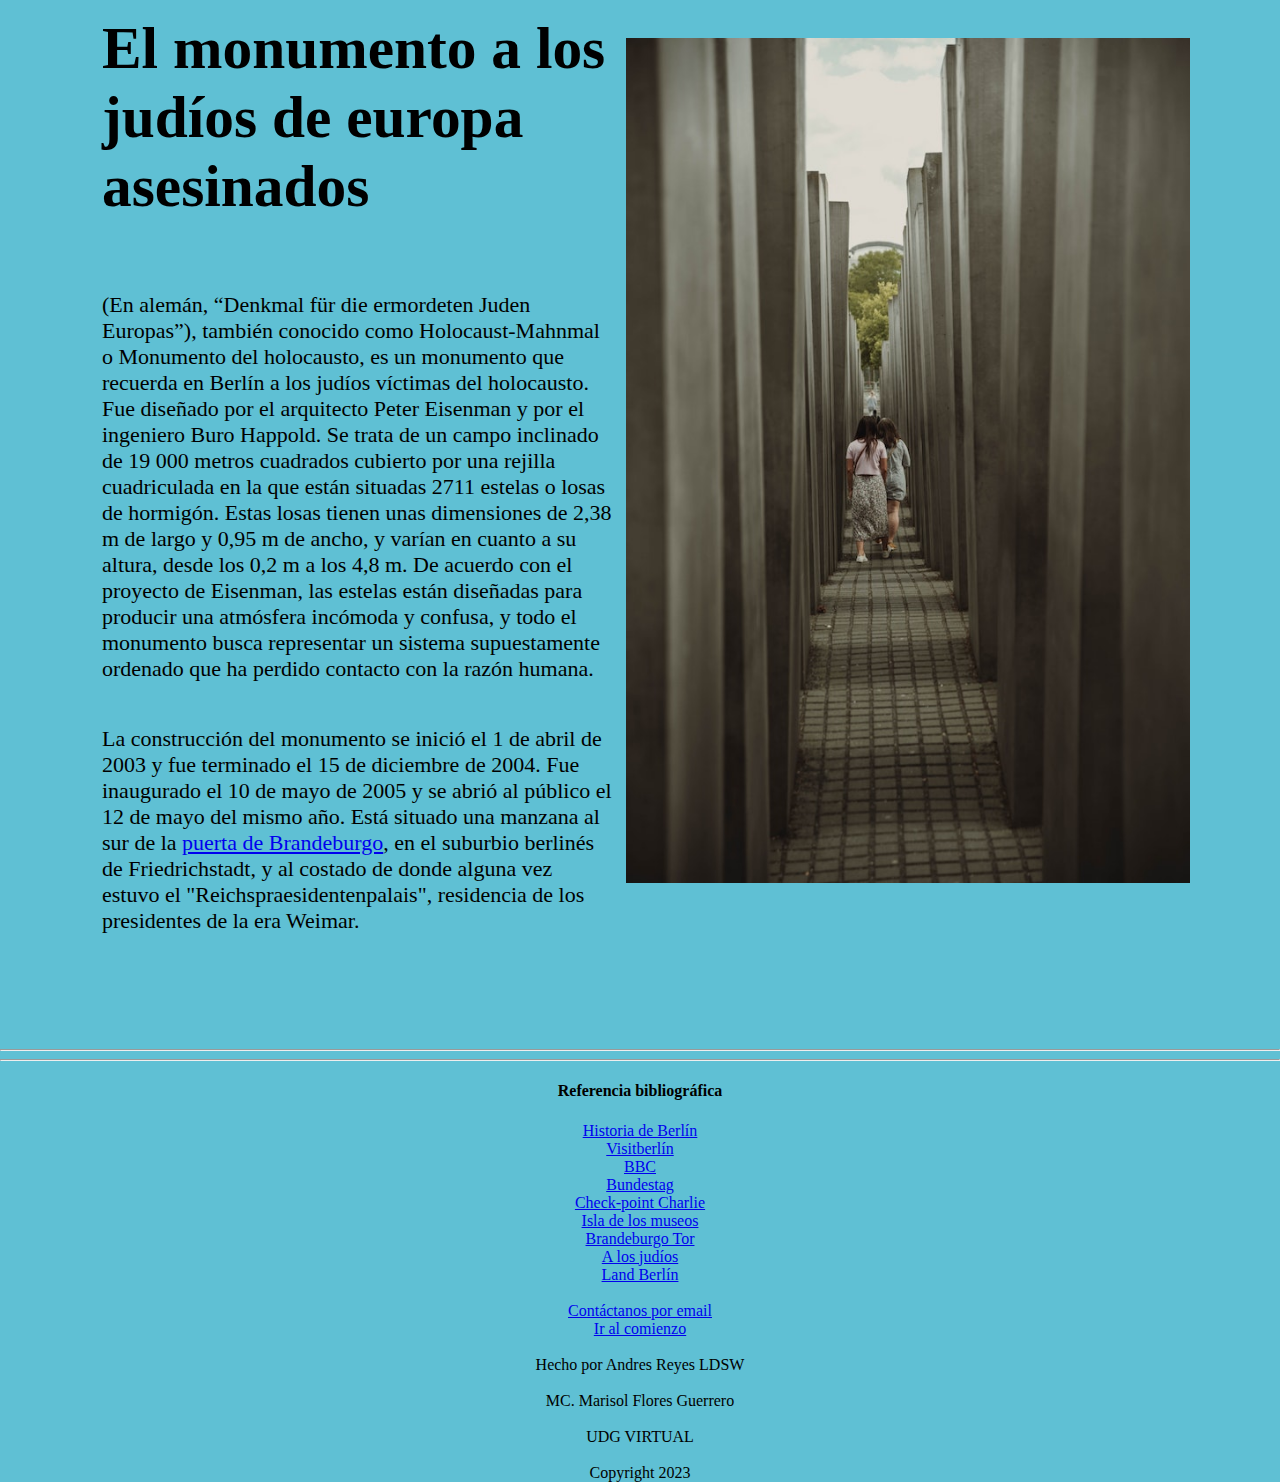
==== commit 1788fd28: "Add files via upload" ====
--- a/atractivoturistico.html
+++ b/atractivoturistico.html
@@ -5,210 +5,235 @@
     <meta http-equiv="X-UA-Compatible" content="IE=edge">
     <meta name="viewport" content="width=device-width, initial-scale=1.0">
     <title>atractivo turístico</title>
-    <style>
-        body{
-            font-family: Verdana, Geneva, Tahoma, sans-serif;
-            background-color:darkgray ;
-        }
-        header{
-            width: 100%;
-            background: #fff;
-        }
-
-        .centrado{
-            display: flex;
-            flex-direction: column;
-            justify-content: center;
-            align-items: center;
-            padding: 0px 60px 10px 70px;
-        }  
-
-        .menu ul{
-            list-style: none;
-            padding: 0;
-            background: #fff;
-            width: 100%;
-            max-width: 1000px;
-            margin: auto;
-            display: flex;
-            flex-wrap: wrap;
-        }   
-        .menu li a{
-            text-decoration: none;
-            color: rgb(2, 79, 18);
-            padding: 15px 20px;
-            display: block;
-        }
-        .menu li{
-            display: inline-block;
-            text-align: center;
-            flex-grow: 1;
-        }
-        .menu li a:hover{
-            background: #e1e4e7;
-        }
-
-        main{
-            background-color: blanchedalmond;
-            display: flex;
-            flex-direction: column;
-            justify-content: center;
-            align-items: center;
-            padding: 0px 60px 10px 70px;
-            margin: auto;
-            flex-wrap: wrap;
-            width: 100%;
-            max-width: 1000px;
-        }
-       
-        p{
-            width: 95%;
-        }
-
-        footer{
-            text-align: center;
-        }
-
-        
-    </style>
+    <link rel="stylesheet" media="screen and (min-width: 720px)" href="pantalla-grande.css" /> 
+    <link rel="stylesheet" media="screen and (max-width: 720px)" href="pantalla-chica.css" />
 </head>
 <body>
     <header>
-        <img>
-        <nav class="menu">
-            <ul id="titulo">
-                <li><a href="./index.html">Inicio</a></li>
-                <li><a href="./historia.html">Historia</a></li>
-                <li><a href="./atractivoturistico.html">Lugares de interés</a></li>
-                <li><a href="./testimonios.html">Testimonios</a></li>
-                <li><a href="./porquevisitar.html">¿Por qué visitar Berlín? </a></li>
-                <li><a href="./book.html">Reservar ahora</a></li>    
-            </ul>
-            <div class="centrado">
-                <h1>¿A dónde ir en Berlín?</h1>
-                <h2>Los mejores lugares para visitar</h2>
-                <img src="img/foto9.jpg" style="width:600px">
-            </di>
-        </nav>
+        <div class="contenedor">
+            <p class="logo">BerlínYa!</p>
+            <nav>
+                <a href="./index.html">Inicio</a>
+                <a href="./historia.html">Historia</a>
+                <a href="./atractivoturistico.html">Lugares de interés</a>
+                <a href="./testimonios.html">Testimonios</a>
+                <a href="./porquevisitar.html">¿Por qué visitar Berlín? </a>
+                <a href="./book.html">Reservar ahora</a>
+            </nav>
+        </div>
     </header>
-            
-    <main>
-        <div>
-            <article> 
-                <ul>
+           
+    <section>
+        <section id="heroe">
+            <p id="comienzo"></p>
+            <h1>¿A dónde ir en Berlín?</h1>
+            <a href="./book.html">Reservar</a>
+        </section>
+    </section>
+
+    <section id="el-muro">
+        <div class="contenedor">
+            <div class="texto">
                     <li id="muro"><h2>El muro de Berlín</h2></li>
                         <p>Al final de la Segunda Guerra Mundial, Alemania se rindió ante los Aliados, un grupo de países occidentales, incluidos Reino Unido, Estados Unidos, Francia y la Unión Soviética. El país quedó dividido en cuatro zonas de ocupación, bajo influencia de cada una de esas potencias.
-                        Berlín estaba en la zona soviética, pero como era la capital de Alemania se decidió que también se dividiría en cuatro áreas, una controlada por cada uno de los cuatro países.</p>
-                            <img src="img/foto16.jpg" style="width:600px" alt= "berlin dividido">
-                    <li id="guerra"><h4>¿Qué pasó después de la guerra?</h4></li>
-                        <p>Pronto se hizo evidente que la Unión Soviética tenía ideas muy diferentes a las demás acerca de cómo debería funcionar su sección.
+                            Berlín estaba en la zona soviética, pero como era la capital de Alemania se decidió que también se dividiría en cuatro áreas, una controlada por cada uno de los cuatro países.
+                        </p>       
+                    </div>
+            <div class="img-contenedor1"></div>
+            </div>
+        </section>
+
+    <section id="el-muro">
+        <div class="contenedor">
+            <div class="img-contenedor2"></div>
+            <div class="texto">
+                <li id="guerra"><h2>¿Qué pasó después de la guerra?</h2></li>
+                    <p>Pronto se hizo evidente que la Unión Soviética tenía ideas muy diferentes a las demás acerca de cómo debería funcionar su sección.
                         Para 1949, Alemania se había convertido en dos países separados: la República Federal de Alemania (Alemania Occidental), siguiendo el modelo capitalista de Reino Unido, Estados Unidos y Francia y la comunista República Democrática Alemana (Alemania Oriental), en la órbita de la Unión Soviética, con un sistema de partido único y economía planificada.
                         En Alemania Occidental había libertad de movimiento y la gente podría expresar libremente sus opiniones.
-                        Alemania Oriental tenía reglas más estrictas sobre cómo deberían comportarse las personas y una policía secreta, la Stasi, que supervisaba lo que hacían. Este es un acontecimiento historico muy importante que merece ser recordado y el <a href="porquevisitar.html" target="_blank">por qué visitar Berlín.</a></p>    
-                            <img src="img/foto17.jpg" style="width:600px" alt="sociedad de berlin dividida">    
-                    <li><h4>La migración</h4></li>
-                        <p>A medida que pasaban los años, miles de personas al día escapaban del Este hacia el Oeste.
+                        Alemania Oriental tenía reglas más estrictas sobre cómo deberían comportarse las personas y una policía secreta, la Stasi, que supervisaba lo que hacían. Este es un acontecimiento historico muy importante que merece ser recordado y el <a href="porquevisitar.html" target="_blank">por qué visitar Berlín.</a>
+                    </p>    
+                </div>
+            </div>
+        </section>
+
+    <section id="el-muro">
+        <div class="contenedor">
+            <div class="texto">
+                <li><h2>La migración</h2></li>
+                    <p>A medida que pasaban los años, miles de personas al día escapaban del Este hacia el Oeste.
                         En esa época, medio millón de personas pasaba cada día la frontera en ambas direcciones y de esta manera, podían comparar las condiciones de vida de ambos lados.
                         Se estima que entre 1949 y 1961, alrededor de 2,7 millones de personas abandonaron la RDA y Berlín Oriental, según la página web oficial del Muro de Berlín. Aproximadamente la mitad de esa corriente migratoria estaba compuesta por gente joven de menos de 25 años.
                         Solamente en el año 1960, alrededor de 200.000 personas se mudaron de forma definitiva al Oeste.
                         En 1961, las autoridades comunistas ordenaron que se construyera un muro que dividiera el este y el oeste de Berlín para evitar que la gente cruzara de un lado al otro.
                         Se levantó muy rápida y sorpresivamente durante la noche del 13 de agosto, erigiendo grandes rollos de alambre de púas justo adentro del sector este de la ciudad.
-                        Muchas personas se despertaron y descubrieron que habían quedado atrapadas, en muchas ocasiones separadas de sus amigos y familiares en Occidente. <a href="book.html" target="_blank">Reserva ahora</a> nuestros servicios para conocer más acerca del muro de Berlín.</p>    
-                            <img src="img/foto18.jpg" style="width:600px" alt="familias separadas">
-                    <li id="bloqueo"><h4>La construcción</h4></li>
-                        <p>En los días siguientes, las autoridades de Alemania del Este comenzaron a sustituir los rollos de alambre por una estructura más permanente de bloques de cemento y losas de hormigón: el Muro de Berlín propiamente dicho.
+                        Muchas personas se despertaron y descubrieron que habían quedado atrapadas, en muchas ocasiones separadas de sus amigos y familiares en Occidente. <a href="book.html" target="_blank">Reserva ahora</a> nuestros servicios para conocer más acerca del muro de Berlín.
+                    </p>            
+                </div>
+                <div class="img-contenedor3"></div> 
+            </div>
+        </section>
+
+    <section id="el-muro">
+        <div class="contenedor">
+                <div class="img-contenedor4"></div>
+                <div class="texto">
+                <li id="bloqueo"><h2>La construcción</h2></li>
+                    <p>En los días siguientes, las autoridades de Alemania del Este comenzaron a sustituir los rollos de alambre por una estructura más permanente de bloques de cemento y losas de hormigón: el Muro de Berlín propiamente dicho.
                         Calles, plazas y casas quedaron divididas por la construcción del Muro, que también interrumpió el transporte urbano y se fue ampliando hasta llegar a los 155 kilómetros.
                         El muro que transcurría por el centro de la ciudad y que separaba Berlín Oriental de Berlín Occidental tenía una longitud de 43 kilómetros y 8 pasos fronterizos en total.</p>    
-                            <img src="img/foto19.jpg" style="width:500px" alt="pasos fronterizos">
-                        <p>Las instalaciones fronterizas que separaban Berlín Occidental del resto de la RDA, tenían 112 kilómetros.
+                    </div>
+                </div>
+        </section>
+
+    <section id="el-muro">
+        <div class="contenedor">
+            <div class="texto">             
+                    <p>Las instalaciones fronterizas que separaban Berlín Occidental del resto de la RDA, tenían 112 kilómetros.
                         También se siguió perfeccionando el sistema de control fronterizo: había dos muros, uno interno y otro externo, vallas electrificadas, torres de vigilancia, perros guardianes, una zanja antivehículos y miles de policías y soldados que podían disparar a quién osase cruzar la fortificación.
-                        Aunque es difícil concretar una cifra, según la página del Muro de Berlín al menos 140 personas murieron en el Muro de Berlín entre 1961 y 1989 al intentar huir. Por su parte, un estudio de la Universidad Libre de Berlín de 2017 sitúa esa cifra en 262.</p>
-                    <li><h2>¿Porqué calló el muro?</h2></li> 
-                        <p>Aunque parezca que el Muro de Berlín cayó de un día para otro, en realidad puede considerarse la culminación de un proceso.
+                        Aunque es difícil concretar una cifra, según la página del Muro de Berlín al menos 140 personas murieron en el Muro de Berlín entre 1961 y 1989 al intentar huir. Por su parte, un estudio de la Universidad Libre de Berlín de 2017 sitúa esa cifra en 262.
+                    </p>
+                </div> 
+            <div class="img-contenedor5"></div>   
+            </div>
+        </section>
+
+    <section id="el-muro">
+        <div class="contenedor">
+            <div class="img-contenedor6"></div>
+            <div class="texto">
+                <li><h2>¿Porqué calló el muro?</h2></li> 
+                    <p>Aunque parezca que el Muro de Berlín cayó de un día para otro, en realidad puede considerarse la culminación de un proceso.
                         En todo el bloque soviético soplaban vientos de cambio y para Carmen Claudín, investigadora especializada en historia rusa y soviética del Barcelona Centre for International Affairs (CIDOB) —un think tank con sede en Barcelona y especializado en asuntos internacionales— esos vientos tenían su origen en Moscú.
                         "La caída del Muro no hubiera sido posible sin las políticas de (Mijaíl) Gorbachov en la URSS", dice la experta.
                         En marzo 1985, Gorbachov se convirtió en secretario general del Partido Comunista, lanzando un dramático programa de reformas.
                         Su política conocida como "Glasnost" (apertura, transparencia) consistía en eliminar las prácticas de la represión estalinista y darles más libertades a los ciudadanos soviético, que vieron como presos políticos eran liberados y los periódicos publicaban artículos críticos hacia el gobierno.
-                        Estas políticas se dejaron sentir no solo en la URSS, sino también en algunos de los países satélites de la Unión Soviética en Europa.</p>
-                            <img src="img/foto21.jpg" style="width:550px" alt="manifestacion ante la ses de la stasi en leipzig">
-                    <li><h4>Las protestas de la gente</h4></li>
-                        <p>El mismo año de la caída del Muro, en junio de 1989, en Polonia el movimiento sindical no comunista Solidaridad de Lech Valesa logró que se celebraran las primeras elecciones parcialmente libres en décadas.
+                        Estas políticas se dejaron sentir no solo en la URSS, sino también en algunos de los países satélites de la Unión Soviética en Europa.
+                    </p>     
+                </div>
+            </div>
+        </section>
+
+    <section id="el-muro">
+        <div class="contenedor">
+            <div class="texto">
+                <li><h2>Las protestas de la gente</h2></li>
+                    <p>El mismo año de la caída del Muro, en junio de 1989, en Polonia el movimiento sindical no comunista Solidaridad de Lech Valesa logró que se celebraran las primeras elecciones parcialmente libres en décadas.
                         Hungría abrió completamente sus fronteras y miles de "turistas" de Alemania del Este llegaron ese verano al país vecino en busca de una forma de cruzar a Austria. El éxodo se convirtió en una marea humana.
                         Pero Erich Honecker, el líder comunista de la RDA, se resistía a las reformas.
                         "¡Gorbi, Gorbi!" se convirtió en un grito popular entre los alemanes orientales hambrientos de reformas al estilo de Gorbachov.
-                        El líder soviético visitó Berlín Oriental para el 40 aniversario de la RDA, el 7 de octubre, e instó a Honecker a lanzar reformas, afirmando que "la vida castiga a los que llegan demasiado tarde".</p>
-                        <p>El 9 de octubre, una multitud sin precedentes de 70.000 personas se manifestó pacíficamente en el centro de Leipzig exigiendo libertad. Por primera vez se atrevieron a pasar por la temida sede de la Stasi. "¡Wir sind das Volk!", cantaban ("¡Somos el pueblo!"). Una semana después, más de 100.000 personas abarrotaron de nuevo el centro de Leipzig y las protestas pronto se extendieron por toda Alemania Oriental.
-                        Ya era demasiado tarde para Honecker, quien renunció el 18 de octubre y fue sustituido por Egon Krenz.
-                        Unos días antes de la apertura del Muro, el 4 de noviembre, otros cientos de miles de personas se manifestaron en Alexanderplatz, en Berlín oriental, pidiendo una reforma democrática, en la que fue una de las movilizaciones más importantes de la RDA. Como parte de estas protestas, los alemanes del Este comenzaron a exigir que se les permitiera cruzar a Alemania Occidental y para el gobierno comunista fue cada vez más difícil detener esos llamados.</p> 
-                            <img src="img/foto20.jpg" style="width:600px" alt="personas manisfestandose">           
-                    <li><h3>La caída del muro</h3></li>
-                        <p>El 9 de noviembre, el anuncio de un alto funcionario de Alemania Oriental precipitó la caída del Muro.
+                        El líder soviético visitó Berlín Oriental para el 40 aniversario de la RDA, el 7 de octubre, e instó a Honecker a lanzar reformas, afirmando que "la vida castiga a los que llegan demasiado tarde".
+                    </p>
+                </div>
+            <div class="img-contenedor7"></div>
+            </div>
+        </section>
+    <section id="el-muro">
+        <div class="contenedor">
+        <div class="texto">
+            <p>El 9 de octubre, una multitud sin precedentes de 70.000 personas se manifestó pacíficamente en el centro de Leipzig exigiendo libertad. Por primera vez se atrevieron a pasar por la temida sede de la Stasi. "¡Wir sind das Volk!", cantaban ("¡Somos el pueblo!"). Una semana después, más de 100.000 personas abarrotaron de nuevo el centro de Leipzig y las protestas pronto se extendieron por toda Alemania Oriental.
+                Ya era demasiado tarde para Honecker, quien renunció el 18 de octubre y fue sustituido por Egon Krenz.
+                Unos días antes de la apertura del Muro, el 4 de noviembre, otros cientos de miles de personas se manifestaron en Alexanderplatz, en Berlín oriental, pidiendo una reforma democrática, en la que fue una de las movilizaciones más importantes de la RDA. Como parte de estas protestas, los alemanes del Este comenzaron a exigir que se les permitiera cruzar a Alemania Occidental y para el gobierno comunista fue cada vez más difícil detener esos llamados.
+            </p>
+            </div> 
+            </div>   
+        </section>
+
+    <section id="el-muro">
+        <div class="contenedor">
+            <div class="img-contenedor8"></div>
+            <div class="texto">
+                <li><h2>La caída del muro</h2></li>
+                    <p>El 9 de noviembre, el anuncio de un alto funcionario de Alemania Oriental precipitó la caída del Muro.
                         Guenter Schabowski, portavoz del gobierno de la RDA, anunció en una conferencia de prensa que las restricciones de viaje para los ciudadanos del este se levantarían de inmediato. Los funcionarios tenían la intención de introducir los cambios al día siguiente, pero cuando se le preguntó en la conferencia, Schabowski dijo: "Esto ocurre, que yo sepa... inmediatamente... sin demora".
-                        Dichas palabras provocaron que miles de personas se fueran hacia el Muro, exigiendo a los guardias que abrieran las puertas.
+                        </p>
+                        <p>Dichas palabras provocaron que miles de personas se fueran hacia el Muro, exigiendo a los guardias que abrieran las puertas.
                         Los guardias del paso fronterizo de Bornholmer dejaron pasar a los primeros ciudadanos de la RDA hacia Berlín Occidental a partir de las 21:20;
                         miles de personas cruzaron en las siguientes horas a Alemania Occidental, algunas por primera vez en sus vidas, provocando la rápida caída del muro.
                         Y mientras una multitud eufórica de alemanes del este cruzaba la frontera abierta, cientos de personas de Alemania Occidental los esperaban y celebraban el momento histórico.
-                        La gente sintió alegría y una feliz sensación de conmoción, de que algo que pensaban que nunca sucedería o que al menos nunca sucedería en su vida, repentinamente pasó de la noche a la mañana pacíficamente. Aunque el impacto inmediato de la caída del Muro de Berlín fue evidente para los alemanes del este, las consecuencias de este hecho histórico van mucho más allá. Conoce lo que nuestros amigos viajeros experimentaron al visitar el lugar <a href="testimonios.html" target="_blank" >aquí.</a></p>    
-                            <img src="img/foto22.jpg" style="width:600px" alt="caida del  muro">
-                </ul>    
-            </article>
-                <hr><hr>
-                <br><br>
-            <article>
-                <ul>
+                        La gente sintió alegría y una feliz sensación de conmoción, de que algo que pensaban que nunca sucedería o que al menos nunca sucedería en su vida, repentinamente pasó de la noche a la mañana pacíficamente. Aunque el impacto inmediato de la caída del Muro de Berlín fue evidente para los alemanes del este, las consecuencias de este hecho histórico van mucho más allá. Conoce lo que nuestros amigos viajeros experimentaron al visitar el lugar <a href="testimonios.html" target="_blank" >aquí.</a>
+                    </p>         
+                </div>
+            </div>
+        </section>
+
+    <hr><hr>
+
+    <section id="sitios">
+        <div class="contenedor">
+                <div class="texto">
                     <li id="puerta"><h2>La puerta de Brandeburgo</h2></li>
-                        <img src="img/foto12.jpg" style="width:600px" alt="puerta de brandenburgo">
                     <p>Es un monumento neoclásico del siglo XVIII situado en <a href="index.html#berlin" target="_blank">Berlín</a>, construido por orden del rey de Prusia, Federico Guillermo II, después de reprimir la revuelta popular holandesa y restaurar el poder orangista en los Países Bajos. Es uno de los monumentos más conocidos de Alemania, y fue construida en la ubicación de la antigua puerta de la ciudad en la que comenzaba la carretera que conducía de Berlín a la Ciudad de Brandeburgo (en alemán, Brandenburg an der Havel), que era la capital del Margraviato de Brandeburgo.
                         Está situada en la parte occidental del centro de Berlín, en Mitte, en la intersección de Unter den Linden y Ebertstraße, al oeste de la plaza de París. Una manzana al norte está el edificio del Reichstag, que alberga el Parlamento alemán (Bundestag). La puerta constituye la entrada monumental a Unter den Linden, un bulevar con tilos que conduce directamente al Palacio Real de los monarcas prusianos.
-                        </p>
-                </ul>
-                <hr><hr>
-                <br><br>
-                <ul>
-                    <li id="museo"><h2>La isla de los museos</h2></li>
-                        <img src="img/foto13.jpg" style="width:500px" alt="isla de los museos">
-                    <p> La Isla de los Museos (en alemán, Museumsinsel) es el nombre de la mitad septentrional de la Spreeinsel, una isla en el río Spree, en el centro de Berlín, Alemania (la parte meridional de la isla se llama Fischerinsel, que significa "Isla de los Pescadores").
-                        La isla recibió su nombre de varios museos de renombre internacional que hoy ocupan la totalidad de la mitad norte de la isla (originariamente un área residencial dedicada al "arte y la ciencia" por el rey Federico Guillermo IV de Prusia en 1841). Formadas bajo varios reyes prusianos, sus colecciones de arte y arqueología pasaron a una fundación pública en 1918, la Stiftung Preußischer Kulturbesitz (Fundación del Patrimonio cultural prusiano), que mantiene hoy las colecciones y los museos.
-                        La colecciones prusianas quedaron separadas durante la Guerra Fría con la ciudad en su conjunto, pero fueron finalmente reagrupadas después de la Reunificación alemana.</p>
-                        
-                    <p>Actualmente, la Museumsinsel y las colecciones están en proceso de reorganización. Dado que varios museos resultaron destruidos durante la Segunda Guerra Mundial y parte del espacio de exhibición está en proceso de reconstrucción, la información que se proporciona aquí puede estar sujeta a modificaciones.
-                        Las colecciones que se unieron en la Isla de los Museos por primera vez permitieron una mirada unificada al arte europeo desde la Antigüedad hasta el siglo XIX, presentada en edificios que muestran la historia de museos en sí mismos por encima del curso de un centenar de años, y es por ello que todo el conjunto fue añadido a la lista de la Unesco de Patrimonio de la Humanidad en 1999.
-                        Además de los museos, en la isla se encuentra la Catedral de Berlín cerca del Lustgarten (Jardín del Placer) que anteriormente perteneció al Berliner Stadtschloss. Para aventurarse en lo que esconden estos magnificos museos <a href="book.html" target="_blank">reserva ahora.</a>
-                        </p>
-                </ul>
-                <hr><hr>
-                <br><br>
-                <ul>
-                    <li id="control"><h2>Check-point Charlie</h2></li>
-                        <img src="img/foto11.jpg" style="width:500px" alt="check point charlie">
-                    <p>El punto de control Charlie, también llamado Checkpoint Charlie por su nombre en inglés, fue el más famoso de los pasos fronterizos del Muro de Berlín entre 1945 y 1990. Se encontraba en la Friedrichstraße y abría el paso a la zona de control aliada con la soviética, donde actualmente se unen los barrios de Mitte y Kreuzberg. Solo se permitía usarlo a empleados militares y de embajadas de los aliados, extranjeros, trabajadores de la delegación permanente de la RFA y funcionarios de la RDA.
-                        La denominación Charlie procede del alfabeto fonético de la OTAN y es su tercera letra. Checkpoint Alpha era el paso por la autopista en Helmstedt, Checkpoint Bravo el paso de autopista en Dreilinden.
-                        Como consecuencia del intento, por parte de la jefatura del SED, de restringir los derechos que como aliados tenían en Berlín las potencias occidentales, en octubre de 1961 tanques soviéticos y estadounidenses se posicionaron enfrentados con munición pesada.</p>    
+                    </p>
+                </div>
+                <div class="img-contenedor9"></div>
+            </div>
+        <hr><hr>
+        </section>
+
+    <section id="sitios">
+        <div class="contenedor">  
+            <div class="img-contenedor10"></div>      
+            <div class="texto">
+                <li id="museo"><h2>La isla de los museos</h2></li>
+                <p> La Isla de los Museos (en alemán, Museumsinsel) es el nombre de la mitad septentrional de la Spreeinsel, una isla en el río Spree, en el centro de Berlín, Alemania (la parte meridional de la isla se llama Fischerinsel, que significa "Isla de los Pescadores").
+                    La isla recibió su nombre de varios museos de renombre internacional que hoy ocupan la totalidad de la mitad norte de la isla (originariamente un área residencial dedicada al "arte y la ciencia" por el rey Federico Guillermo IV de Prusia en 1841). Formadas bajo varios reyes prusianos, sus colecciones de arte y arqueología pasaron a una fundación pública en 1918, la Stiftung Preußischer Kulturbesitz (Fundación del Patrimonio cultural prusiano), que mantiene hoy las colecciones y los museos.
+                    La colecciones prusianas quedaron separadas durante la Guerra Fría con la ciudad en su conjunto, pero fueron finalmente reagrupadas después de la Reunificación alemana.</p>
+                <p>Actualmente, la Museumsinsel y las colecciones están en proceso de reorganización. Dado que varios museos resultaron destruidos durante la Segunda Guerra Mundial y parte del espacio de exhibición está en proceso de reconstrucción, la información que se proporciona aquí puede estar sujeta a modificaciones.
+                    Las colecciones que se unieron en la Isla de los Museos por primera vez permitieron una mirada unificada al arte europeo desde la Antigüedad hasta el siglo XIX, presentada en edificios que muestran la historia de museos en sí mismos por encima del curso de un centenar de años, y es por ello que todo el conjunto fue añadido a la lista de la Unesco de Patrimonio de la Humanidad en 1999.
+                    Además de los museos, en la isla se encuentra la Catedral de Berlín cerca del Lustgarten (Jardín del Placer) que anteriormente perteneció al Berliner Stadtschloss. Para aventurarse en lo que esconden estos magnificos museos <a href="book.html" target="_blank">reserva ahora.</a>
+                    </p>
+                </div>
+            </div>
+        <hr><hr>    
+        </section>
+          
+    <section id="sitios">
+        <div class="contenedor">
+            <div class="texto">
+                <li id="control"><h2>Check-point Charlie</h2></li> 
+                <p>El punto de control Charlie, también llamado Checkpoint Charlie por su nombre en inglés, fue el más famoso de los pasos fronterizos del Muro de Berlín entre 1945 y 1990. Se encontraba en la Friedrichstraße y abría el paso a la zona de control aliada con la soviética, donde actualmente se unen los barrios de Mitte y Kreuzberg. Solo se permitía usarlo a empleados militares y de embajadas de los aliados, extranjeros, trabajadores de la delegación permanente de la RFA y funcionarios de la RDA.
+                    La denominación Charlie procede del alfabeto fonético de la OTAN y es su tercera letra. Checkpoint Alpha era el paso por la autopista en Helmstedt, Checkpoint Bravo el paso de autopista en Dreilinden.
+                    Como consecuencia del intento, por parte de la jefatura del SED, de restringir los derechos que como aliados tenían en Berlín las potencias occidentales, en octubre de 1961 tanques soviéticos y estadounidenses se posicionaron enfrentados con munición pesada.</p>    
                     <p>El Checkpoint Charlie fue escenario de huidas espectaculares de Berlín Este, algunas especialmente trágicas como la muerte de Peter Fechter, desangrado en 1962 ante los ojos de los que habitaban Berlín Oeste.
-                        El punto de control fue demolido el 22 de junio de 1990, de modo que salvo el Museo del Muro del Checkpoint Charlie no quedó nada que lo recordase, hasta el 13 de agosto de 2000, cuando se inauguró una reconstrucción de la primera caseta de control, idéntica salvo en los sacos de arena, que ahora están rellenos de cemento.
-                        En la actualidad, el punto de control Charlie es una de las atracciones turísticas de Berlín. Aparte del puesto, también se puede ver el museo dedicado a la historia del muro, la última bandera soviética ("bandera del Kremlin") y varios fragmentos de la separación alemana. Del 31 de octubre de 2004 al 5 de julio de 2005, hubo también un polémico monumento a las víctimas del Muro de Berlín.</p>
-                </ul>
-                <hr><hr>
-                <br><br>
-                <ul>
-                    <li id="gobierno"><h2>El parlamento alemán</h2></li>
-                        <img src="img/foto14.jpg" style="width:600px" alt="parlamento alemán">
-                    <p>El Parlamento Federal(en alemán "Bundestag"), es el órgano federal supremo legislativo de la República Federal de Alemania. 
-                        Es comparable a una cámara baja, similar a la Cámara de Representantes de los Estados Unidos o la Cámara de los Comunes del Reino Unido. Su cometido principal es representar la voluntad del pueblo. El Parlamento decide las leyes federales, elige al canciller de Alemania y controla el trabajo del gobierno. Los diputados se eligen cada cuatro años. El Bundestag fue establecido por el Título III de la Ley Fundamental para la República Federal de Alemania en 1949 como uno de los órganos legislativos de Alemania y, por lo tanto, es el sucesor histórico del anterior Reichstag.</p>
-                    <p>El Bundestag tiene varias funciones. Junto con el Bundesrat, la cámara alta, el Bundestag constituye la rama legislativa del Gobierno Federal. Los estados federales (Bundesländer) de Alemania participan a través del Bundesrat en un proceso legislativo similar a una cámara alta en un parlamento bicameral; sin embargo, la Ley Fundamental considera que el Bundestag y el Bundesrat están separados entre sí. Sin embargo, el Bundestag y el Bundesrat trabajan juntos en el procedimiento legislativo a nivel federal.</p>
-                </ul>
-                <hr><hr>
-                <br><br>
-                <ul>
-                    <li id="judio"><h2>El monumento a los judíos de europa asesinados</h2></li>
-                        <img src="img/foto15.jpg" style="height:700px" alt="monumento a los judíos">
-                    <p>(En alemán, “Denkmal für die ermordeten Juden Europas”), también conocido como Holocaust-Mahnmal o Monumento del holocausto, es un monumento que recuerda en Berlín a los judíos víctimas del holocausto. 
-                        Fue diseñado por el arquitecto Peter Eisenman y por el ingeniero Buro Happold. Se trata de un campo inclinado de 19 000 metros cuadrados cubierto por una rejilla cuadriculada en la que están situadas 2711 estelas o losas de hormigón. Estas losas tienen unas dimensiones de 2,38 m de largo y 0,95 m de ancho, y varían en cuanto a su altura, desde los 0,2 m a los 4,8 m. De acuerdo con el proyecto de Eisenman, las estelas están diseñadas para producir una atmósfera incómoda y confusa, y todo el monumento busca representar un sistema supuestamente ordenado que ha perdido contacto con la razón humana.</p>
-                    <p>La construcción del monumento se inició el 1 de abril de 2003 y fue terminado el 15 de diciembre de 2004. Fue inaugurado el 10 de mayo de 2005 y se abrió al público el 12 de mayo del mismo año. Está situado una manzana al sur de la <a href="atractivoturistico.html#puerta" target="_blank">puerta de Brandeburgo</a>, en el suburbio berlinés de Friedrichstadt, y al costado de donde alguna vez estuvo el "Reichspraesidentenpalais", residencia de los presidentes de la era Weimar.</p>
-                </ul>
-            </article>
-        </div>
-    </main>
+                    El punto de control fue demolido el 22 de junio de 1990, de modo que salvo el Museo del Muro del Checkpoint Charlie no quedó nada que lo recordase, hasta el 13 de agosto de 2000, cuando se inauguró una reconstrucción de la primera caseta de control, idéntica salvo en los sacos de arena, que ahora están rellenos de cemento.
+                    En la actualidad, el punto de control Charlie es una de las atracciones turísticas de Berlín. Aparte del puesto, también se puede ver el museo dedicado a la historia del muro, la última bandera soviética ("bandera del Kremlin") y varios fragmentos de la separación alemana. Del 31 de octubre de 2004 al 5 de julio de 2005, hubo también un polémico monumento a las víctimas del Muro de Berlín.
+                    </p>
+                </div>
+            <div class="img-contenedor11"></div>
+            </div>
+            <hr><hr>
+        </section>
+
+    <section id="sitios">
+        <div class="contenedor">
+            <div class="img-contenedor12"></div>
+            <div class="texto">
+                <li id="gobierno"><h2>El parlamento alemán</h2></li> 
+                <p>El Parlamento Federal(en alemán "Bundestag"), es el órgano federal supremo legislativo de la República Federal de Alemania. 
+                    Es comparable a una cámara baja, similar a la Cámara de Representantes de los Estados Unidos o la Cámara de los Comunes del Reino Unido. Su cometido principal es representar la voluntad del pueblo. El Parlamento decide las leyes federales, elige al canciller de Alemania y controla el trabajo del gobierno. Los diputados se eligen cada cuatro años. El Bundestag fue establecido por el Título III de la Ley Fundamental para la República Federal de Alemania en 1949 como uno de los órganos legislativos de Alemania y, por lo tanto, es el sucesor histórico del anterior Reichstag.</p>
+                    <p>El Bundestag tiene varias funciones. Junto con el Bundesrat, la cámara alta, el Bundestag constituye la rama legislativa del Gobierno Federal. Los estados federales (Bundesländer) de Alemania participan a través del Bundesrat en un proceso legislativo similar a una cámara alta en un parlamento bicameral; sin embargo, la Ley Fundamental considera que el Bundestag y el Bundesrat están separados entre sí. Sin embargo, el Bundestag y el Bundesrat trabajan juntos en el procedimiento legislativo a nivel federal.
+                    </p>
+                </div>
+            </div>
+            <hr><hr>
+        </section>
+
+    <section id="sitios">
+        <div class="contenedor">
+            <div class="texto">
+                <li id="judio"><h2>El monumento a los judíos de europa asesinados</h2></li>  
+                <p>(En alemán, “Denkmal für die ermordeten Juden Europas”), también conocido como Holocaust-Mahnmal o Monumento del holocausto, es un monumento que recuerda en Berlín a los judíos víctimas del holocausto. 
+                    Fue diseñado por el arquitecto Peter Eisenman y por el ingeniero Buro Happold. Se trata de un campo inclinado de 19 000 metros cuadrados cubierto por una rejilla cuadriculada en la que están situadas 2711 estelas o losas de hormigón. Estas losas tienen unas dimensiones de 2,38 m de largo y 0,95 m de ancho, y varían en cuanto a su altura, desde los 0,2 m a los 4,8 m. De acuerdo con el proyecto de Eisenman, las estelas están diseñadas para producir una atmósfera incómoda y confusa, y todo el monumento busca representar un sistema supuestamente ordenado que ha perdido contacto con la razón humana.</p>
+                    <p>La construcción del monumento se inició el 1 de abril de 2003 y fue terminado el 15 de diciembre de 2004. Fue inaugurado el 10 de mayo de 2005 y se abrió al público el 12 de mayo del mismo año. Está situado una manzana al sur de la <a href="atractivoturistico.html#puerta" target="_blank">puerta de Brandeburgo</a>, en el suburbio berlinés de Friedrichstadt, y al costado de donde alguna vez estuvo el "Reichspraesidentenpalais", residencia de los presidentes de la era Weimar.
+                </p>
+            </div>
+            <div class="img-contenedor13"></div>
+            </div>
+            <hr><hr>
+        </section>
+    
     <footer>
         <h4>Referencia bibliográfica</h4>
         <a href="https://es.wikipedia.org/wiki/Historia_de_Berl%C3%ADn" target="_blank">Historia de Berlín</a><br>
@@ -222,7 +247,7 @@
         <a href="https://es.zhujiworld.com/de/1580915-land-berlin/" target="_blank">Land Berlín</a><br>
         <br>
         <a href="mailto:zacverneth@gmail.com" target="_blank">Contáctanos por email</a><br>
-        <a href="#titulo">Ir al comienzo</a><br><br>
+        <a href="#comienzo">Ir al comienzo</a><br><br>
         Hecho por Andres Reyes LDSW<br><br>
         MC. Marisol Flores Guerrero<br><br>
         UDG VIRTUAL<br><br>
--- a/pantalla-grande.css
+++ b/pantalla-grande.css
@@ -0,0 +1,666 @@
+
+
+*{
+    box-sizing: border-box;
+    @import url('https://fonts.googleapis.com/css2?family=Mulish:wght@300;500&display=swap');
+}
+
+html{
+    scroll-behavior: smooth;
+    margin: 0;
+    padding:0;
+}
+
+body{
+    margin: 0;
+    background-color:rgb(95, 192, 212);
+    
+}
+
+h1{ font-size: 3.5em;}
+h2{ font-size: 2.7em;}
+h3{ font-size: 2em;}
+p{ font-size: 1.25em;}
+ul{ list-style: none;}
+li{ font-size: 1.25em;}
+
+#boton{
+    font-size: 1.25em;
+    font-weight: bold;
+    padding: 10px 30px;
+    border-radius: 5px;
+    border: 2px solid rgba(0,0,0,0.3);
+    box-shadow: 2px 2px 10px rgba(0,0,0,0.5);
+    color: white;
+    background-color: blueviolet;
+    text-decoration: none;
+}
+
+#boton:hover{
+    background-color: rgb(101, 33, 165);
+}
+
+header{
+    background-color: rgb(245,245,245);
+    width: 100%;
+    background: #fff;
+    position: fixed;
+}
+header .logo{
+    margin: 0;
+    padding: 25px 30px;
+    font-weight: bold;
+    color: blueviolet;
+    font-size: 1.6em;
+}
+
+header .contenedor{
+    display: flex;
+    align-items: center;
+    flex-direction: row;
+    justify-content: space-between;
+}
+
+header nav{
+    display: flex;
+    flex-direction: row;
+    text-align: center;
+    padding-bottom: 0;
+    padding-right: 20px;
+}
+
+header a{
+    padding: 5px 12px;
+    text-decoration: none;
+    font-weight: bold;
+    color: black;
+}
+
+header a:hover{
+    color: blueviolet;
+}
+
+.contenedor{
+    max-width: 1400px;
+    margin: auto;
+}
+
+.libertad{ color:blueviolet}
+
+#berlin{
+    display: flex;
+    align-items: center;
+    justify-content: center;
+    text-align: center;
+    flex-direction: column;
+    height: 90vh;
+    background-image: linear-gradient(
+        0deg,
+        rgba(0,0,0,0.5),
+        rgba(0,0,0,0.5)
+    )
+    ,url("img/foto1.jpg");
+    background-repeat: no-repeat;
+    background-size: cover;
+    background-position: center center;
+}
+#berlin h1{
+    color: white;
+    font-family: inherit;
+    font-size: 5em;
+}
+
+#berlin #boton{
+    font-size: 1.75em;
+}
+#ciudad h2{
+    margin-top: 0px;
+}
+#ciudad .contenedor{
+    text-align: center;
+    padding: 120px 90px;
+    font-family: inherit;
+    display: flex;
+    justify-content: center;
+}
+#ciudad .img-contenedor{
+    background-image: url("img/foto28.jpg");
+    width: 400px; 
+    background-size: 100%;
+    background-position: center center;
+    height: 550px;
+    max-width: 100%;
+    margin: auto;
+    background-repeat: no-repeat;    
+}
+#ciudad .texto{
+    width: 50%;
+    max-width: 600px;
+    text-align: initial;
+    padding-left: 30px;
+    display: flex;
+    flex-direction: column;
+    justify-content: center;
+    font-size: 20px;
+    font-family: inherit;
+}
+
+#video{
+    background-color: rgb(95, 192, 212);
+    box-align: center;
+    display: flex;
+    align-items: center;
+    padding: 0px 0px;
+    flex-direction: column;
+    max-width: 100%;
+    height: auto;
+    margin: 0px;
+}
+video {
+    max-width: 100%;
+    height: auto;
+  }
+ 
+#img .contenedor{
+    text-align: center;
+    padding: 0px 0px 0px 0px;
+}
+#img {
+    background-color: rgb(30,30,30);
+    display: flex;
+    align-items: center;
+    justify-content: center;
+    text-align: center;
+    flex-direction: column;
+    height: 80vh;
+    background-image: linear-gradient(
+        0deg,
+        rgba(0,0,0,0.5),
+        rgba(0,0,0,0.5)
+    )
+    ,url("img/foto23.jpg");
+    background-repeat: no-repeat;
+    background-size: cover;
+    background-position: center center;
+    }
+    
+.testimonios{
+    display: flex;
+    justify-content: center;
+    align-items: center;
+    flex-direction: column;
+    width:100%;
+}
+.testimonios__header{
+    margin:50px 0px;
+    padding: 10px 20px;
+    display: flex;
+    flex-direction: column;
+    justify-content: center;
+    align-items: center;
+}
+.testimonios__header h1{
+    font-size: 4.1rem;
+    font-weight: 500;
+    background-color: blanchedalmond;
+    color: blueviolet;
+    padding: 10px 20px;
+}
+.testimonios__header span{
+    font-size: 2.2rem;
+    justify-content: center;
+    align-items: center;
+}
+.testimonios__contenedor{
+    display: flex;
+    justify-content: center;
+    align-items: center;
+    flex-wrap: wrap;
+    width:100%;
+}
+.testimonios__caja{
+    width: 500px;
+    box-shadow: 2px 2px 30px rgba(0, 0, 0, 0.1);
+    background-color: white;
+    padding: 20px;
+    margin: 15px;
+    cursor: pointer;
+}
+.perfil-img{
+    width: 50px;
+    height: 50px;
+    border-radius: 50%;
+    overflow: hidden;
+    margin-right: 30px;
+}
+.perfil-img img{
+    width: 100%;
+    height: 100%;
+    object-fit: center;
+}
+.perfil{
+    display: flex;
+    align-items: center;
+}
+.nombre-usuario{
+    display: flex;
+    flex-direction: column;
+}
+.nombre-usuario strong{
+    color: #3d3d3d;
+    font-size: 1.3rem;
+}
+.nombre-usuario span{
+    color: #979797;
+    font-size: 1.1rem;
+}
+.reseñas{
+    color: #f9d71c;
+}
+.caja-arriba{
+    display: flex;
+    justify-content: space-between;
+    align-items: center;
+    margin-bottom: 20px;
+}
+.comentarios__clientes p{
+    color: #4b4b4b;
+}    
+th, td{
+    border: 1px solid black;
+    border-collapse: collapse;
+}
+th, td{
+    padding: 10px;
+}
+th{
+    text-align: left;
+}       
+a:visited {
+        color:#5a5656;
+    }
+a:hover {
+    color:rgb(207, 5, 193);
+}
+
+a:active {
+    color: red;
+}
+
+#heroe {
+    padding: 70px 12px;
+    display: flex;
+    justify-content: center;
+    align-items: center;
+    text-align: center;
+    flex-direction: column;
+}  
+#heroe h1{
+    align-items: center;
+    flex-direction: column;
+    display: flex;
+    justify-content: center;
+}
+#heroe a {
+    font-size: 2.3em;
+    font-size: 1.25em;
+    font-weight: bold;
+    padding: 10px 30px;
+    border-radius: 5px;
+    border: 2px solid rgba(0,0,0,0.3);
+    box-shadow: 2px 2px 10px rgba(0,0,0,0.5);
+    color: white;
+    background-color: blueviolet;
+    text-decoration: none;
+}
+#heroe a:hover {
+    background-color: rgb(101, 33, 165);
+}
+#introduccion .texto{
+    width: 50%;
+    max-width: 650px;
+    text-align: initial;
+    padding-left: 30px;
+    display: flex;
+    flex-direction: column;
+    justify-content: center;
+}
+
+#introduccion .contenedor{
+    text-align: center;
+    padding: 120px 90px;
+    font-family: inherit;
+    display: flex;
+    justify-content: center;
+    flex-direction: row;
+}
+#introduccion .img-contenedor1{
+    background-image: url("img/foto29.jpg");
+    background-size: 100%;
+    background-position: center center;
+    height: 500px;
+    width: 600px; 
+    background-repeat: no-repeat;
+}
+#introduccion .img-contenedor2{
+    background-image: url("img/foto4.jpg");
+    background-size: 100%;
+    background-position: center center;
+    height: 500px;
+    width: 525px; 
+    background-repeat: no-repeat;
+}
+#introduccion .img-contenedor3{
+    background-image: url("img/foto2.jpg");
+    background-size: 100%;
+    background-position: center center;
+    height: 500px;
+    width: 580px; 
+    background-repeat: no-repeat;
+}
+#introduccion .img-contenedor4{
+    background-image: url("img/foto3.jpg");
+    background-size: 100%;
+    background-position: center center;
+    height: 500px;
+    width: 580px; 
+    background-repeat: no-repeat;
+}
+#introduccion .img-contenedor5{
+    background-image: url("img/foto5.jpg");
+    background-size: 100%;
+    background-position: center center;
+    height: 500px;
+    width: 650px; 
+    background-repeat: no-repeat;
+}
+
+#tabla .contenedor{
+    text-align: center;
+    padding: 60px 12px 60px 12px;
+}
+
+table {
+    border: 1px solid black;
+    border-collapse: collapse;
+    max-width: 100%;
+    width: 100%;
+    margin: 0;
+    display: inline-table;
+    justify-content: center;
+    align-items: center;
+}
+#tabla .texto{
+    font-size: 1.25em;
+}
+
+#el-muro .contenedor{
+    text-align: center;
+    padding: 60px 90px;
+    font-family: inherit;
+    display: flex;
+    justify-content: center;
+    flex-direction: row;
+}
+#el-muro .texto{
+    width: 60%;
+    max-width: 650px;
+    text-align: initial;
+    padding-left: 30px;
+    display: flex;
+    flex-direction: column;
+    justify-content: center;
+    font-size: 1.1em;
+    padding: 25px 12px;
+}
+#el-muro li{
+    list-style-type: none;
+}
+#el-muro .img-contenedor1{
+    background-image: url("img/foto16.jpg");
+    background-size: 100%;
+    background-position: center center;
+    height: 500px;
+    width: 650px; 
+    background-repeat: no-repeat;
+}
+#el-muro .img-contenedor2{
+    background-image: url("img/foto17.jpg");
+    background-size: 100%;
+    background-position: center center;
+    height: auto;
+    width: 650px; 
+    background-repeat: no-repeat;
+}
+#el-muro .img-contenedor3{
+    background-image: url("img/foto18.jpg");
+    background-size: 100%;
+    background-position: center center;
+    height: auto;
+    width: 700px; 
+    background-repeat: no-repeat;
+}
+#el-muro .img-contenedor4{
+    background-image: url("img/foto9.jpg");
+    background-size: 100%;
+    background-position: center center;
+    height: 500px;
+    width: 475px; 
+    background-repeat: no-repeat;
+}
+#el-muro .img-contenedor5{
+    background-image: url("img/foto19.jpg");
+    background-size: 100%;
+    background-position: center center;
+    height: 500px;
+    width: 475px; 
+    background-repeat: no-repeat;
+}
+#el-muro .img-contenedor6{
+    background-image: url("img/foto21.jpg");
+    background-size: 100%;
+    background-position: center center;
+    height: auto;
+    width: 700px; 
+    background-repeat: no-repeat;
+}
+#el-muro .img-contenedor7{
+    background-image: url("img/foto20.jpg");
+    background-size: 100%;
+    background-position: center center;
+    height: auto;
+    width: 700px; 
+    background-repeat: no-repeat;
+}
+#el-muro .img-contenedor8{
+    background-image: url("img/foto22.jpg");
+    background-size: 100%;
+    background-position: center center;
+    height: auto;
+    width: 700px; 
+    background-repeat: no-repeat;
+}
+
+#sitios .contenedor{
+    text-align: center;
+    padding: 60px 90px;
+    font-family: inherit;
+    display: flex;
+    justify-content: center;
+    flex-direction: row;
+}
+#sitios li{
+    list-style-type: none;
+}
+#sitios .texto{
+    width: 60%;
+    max-width: 650px;
+    text-align: initial;
+    padding-left: 30px;
+    display: flex;
+    flex-direction: column;
+    justify-content: center;
+    font-size: 1.1em;
+    padding: 25px 12px;
+}
+
+#sitios .img-contenedor9{
+    background-image: url("img/foto12.jpg");
+    background-size: 100%;
+    background-position: center center;
+    height: auto;
+    width: 800px; 
+    background-repeat: no-repeat;
+}
+#sitios .img-contenedor10{
+    background-image: url("img/foto13.jpg");
+    background-size: 100%;
+    background-position: center center;
+    height: auto;
+    width: 700px; 
+    background-repeat: no-repeat;
+}
+#sitios .img-contenedor11{
+    background-image: url("img/foto11.jpg");
+    background-size: 100%;
+    background-position: center center;
+    height: auto;
+    width: 700px; 
+    background-repeat: no-repeat;
+}
+#sitios .img-contenedor12{
+    background-image: url("img/foto14.jpg");
+    background-size: 100%;
+    background-position: center center;
+    height: auto;
+    width: 700px; 
+    background-repeat: no-repeat;
+}
+#sitios .img-contenedor13{
+    background-image: url("img/foto15.jpg");
+    background-size: 100%;
+    background-position: center center;
+    height: auto;
+    width: 700px; 
+    background-repeat: no-repeat;
+}
+#regalo .contenedor{
+    text-align: center;
+    padding: 80px 80px;
+    font-family: inherit;
+    display: flex;
+    justify-content: center;
+    flex-direction: row;
+}
+#regalo .img-contenedor14{
+    background-image: url("img/foto8.jpg");
+    background-size: 100%;
+    background-position: center center;
+    height: 500px;
+    width: 800px; 
+    background-repeat: no-repeat;
+}
+#regalo .texto{
+    width: 60%;
+    max-width: 650px;
+    text-align: center;
+    padding-left: 100px 60px;
+    display: flex;
+    flex-direction: column;
+    justify-content: center;
+    font-size: 1.1em;
+    padding: 25px 12px;
+}
+
+#aventura .contenedor{
+    text-align: center;
+    padding: 120px 30px 0px 30px;
+}
+#disfruta .contenedor{
+    text-align: center;
+    padding: 60px 90px;
+    font-family: inherit;
+    display: flex;
+    justify-content: center;
+    flex-direction: row;
+}
+#disfruta .texto{
+    width: 60%;
+    max-width: 650px;
+    text-align: initial;
+    padding-left: 30px;
+    display: flex;
+    flex-direction: column;
+    justify-content: center;
+    font-size: 1.1em;
+    padding: 25px 12px;
+}
+#disfruta .img-contenedor15{
+    background-image: url("img/foto6.jpg");
+    background-size: 100%;
+    background-position: center center;
+    height: 500px;
+    width: 800px; 
+    background-repeat: no-repeat;
+}
+#disfruta .img-contenedor16{
+    background-image: url("img/foto7.jpg");
+    background-size: 100%;
+    background-position: center center;
+    height: 500px;
+    width: 800px; 
+    background-repeat: no-repeat;
+}
+#disfruta .img-contenedor17{
+    background-image: url("img/foto10.jpg");
+    background-size: 100%;
+    background-position: center center;
+    height: 500px;
+    width: 800px; 
+    background-repeat: no-repeat;
+}
+.texto .invitar{
+    text-align: center;
+    padding: 20px 20px;
+}
+.texto .invitar2{
+    padding: 20px 20px;
+}
+form{
+    width: 100%;
+    margin: auto;
+    max-width: 100%;
+    border-radius: 1em;
+    padding: .5em .5em;
+}
+
+#forma .contenedor{
+    text-align: center;
+    padding: 12px 12px;
+    background-color: blanchedalmond;
+    color:blueviolet;
+    margin: 25px 380px;
+    display: flex;
+    flex-direction: column;
+    gap: 1em;
+    grid-auto-columns: 100%; 
+    justify-content: center;   
+}
+#forma input{
+    font-size: 1rem;
+    font-family: inherit;
+    padding: .3em 1em;
+}
+.input-contenedor input{
+    font-size: 1rem;
+    font-family: inherit;
+}
+#comentario{
+    font-family: inherit;
+}
+
+footer{
+    background-color: rgb(95, 192, 212);
+    text-align: center;
+}
+
--- a/pantalla-chica.css
+++ b/pantalla-chica.css
@@ -0,0 +1,602 @@
+*{
+    box-sizing: border-box;
+}
+
+html{
+    scroll-behavior: smooth;
+    margin: 0;
+    padding:0;
+}
+
+body{
+    font-family: 'Roboto', sans-serif;
+    margin: 0;
+    background-color:blanchedalmond;
+    
+}
+
+h1{ font-size: 3.5em;}
+h2{ font-size: 2.7em;}
+h3{ font-size: 2em;}
+p{ font-size: 1.25em;}
+ul{ list-style: none;}
+li{ font-size: 1.25em;}
+
+#boton{
+    font-size: 1.25em;
+    font-weight: bold;
+    padding: 10px 30px;
+    border-radius: 5px;
+    border: 2px solid rgba(0,0,0,0.3);
+    box-shadow: 2px 2px 10px rgba(0,0,0,0.5);
+    color: white;
+    background-color: blueviolet;
+    text-decoration: none;
+}
+
+#boton:hover{
+    background-color: rgb(101, 33, 165);
+}
+
+header{
+    background-color: rgb(245,245,245);
+    width: 100%;
+    background: #fff;
+}
+header .logo{
+    margin: 0;
+    padding: 25px 30px;
+    font-weight: bold;
+    color: blueviolet;
+    font-size: 1.6em;
+}
+
+header .contenedor{
+    display: flex;
+    flex-direction: column;
+    align-items: center;
+}
+
+header nav{
+    display: flex;
+    flex-direction: row;
+    text-align: center;
+    padding-bottom: 25px;
+}
+
+header a{
+    padding: 5px 12px;
+    text-decoration: none;
+    font-weight: bold;
+    color: black;
+}
+
+header a:hover{
+    color: blueviolet;
+}
+
+.contenedor{
+    max-width: 1400px;
+    margin: auto;
+}
+
+.libertad{ color:blueviolet}
+
+#berlin{
+    display: flex;
+    align-items: center;
+    justify-content: center;
+    text-align: center;
+    flex-direction: column;
+    height: 90vh;
+    background-image: linear-gradient(
+        0deg,
+        rgba(0,0,0,0.5),
+        rgba(0,0,0,0.5)
+    )
+    ,url("img/foto1.jpg");
+    background-repeat: no-repeat;
+    background-size: cover;
+    background-position: center center;
+}
+#berlin h1{
+    color: white;
+}
+
+#berlin #boton{
+    font-size: 1.75em;
+}
+#ciudad .contenedor{
+    text-align: center;
+    padding: 120px 90px;
+}
+#ciudad .img-contenedor{
+    background-image: url("img/foto28.jpg");
+    width: 400px; 
+    background-size: 100%;
+    background-position: center center;
+    height: 550px;
+    max-width: 100%;
+    margin: auto;
+    background-repeat: no-repeat;    
+}
+
+#video{
+    background-color: blanchedalmond;
+    box-align: center;
+    display: flex;
+    align-items: center;
+    padding: 0px 0px;
+    flex-direction: column;
+    max-width: 100%;
+    height: auto;
+    margin: 0px;
+}
+video {
+    max-width: 100%;
+    height: auto;
+  }
+ 
+#img .contenedor{
+    text-align: center;
+    padding: 0px 0px 0px 0px;
+}
+#img {
+    background-color: rgb(30,30,30);
+    display: flex;
+    align-items: center;
+    justify-content: center;
+    text-align: center;
+    flex-direction: column;
+    height: 80vh;
+    background-image: linear-gradient(
+        0deg,
+        rgba(0,0,0,0.5),
+        rgba(0,0,0,0.5)
+    )
+    ,url("img/foto23.jpg");
+    background-repeat: no-repeat;
+    background-size: cover;
+    background-position: center center;
+    }
+    
+.testimonios{
+    display: flex;
+    justify-content: center;
+    align-items: center;
+    flex-direction: column;
+    width:100%;
+}
+.testimonios__header{
+    margin:50px 0px;
+    padding: 10px 20px;
+    display: flex;
+    flex-direction: column;
+    justify-content: center;
+    align-items: center;
+}
+.testimonios__header h1{
+    font-size: 4.1rem;
+    font-weight: 500;
+    background-color: blanchedalmond;
+    color: blueviolet;
+    padding: 10px 20px;
+}
+.testimonios__header span{
+    font-size: 2.2rem;
+    justify-content: center;
+    align-items: center;
+}
+.testimonios__contenedor{
+    display: flex;
+    justify-content: center;
+    align-items: center;
+    flex-wrap: wrap;
+    width:100%;
+}
+.testimonios__caja{
+    width: 500px;
+    box-shadow: 2px 2px 30px rgba(0, 0, 0, 0.1);
+    background-color: white;
+    padding: 20px;
+    margin: 15px;
+    cursor: pointer;
+}
+.perfil-img{
+    width: 50px;
+    height: 50px;
+    border-radius: 50%;
+    overflow: hidden;
+    margin-right: 30px;
+}
+.perfil-img img{
+    width: 100%;
+    height: 100%;
+    object-fit: center;
+}
+.perfil{
+    display: flex;
+    align-items: center;
+}
+.nombre-usuario{
+    display: flex;
+    flex-direction: column;
+}
+.nombre-usuario strong{
+    color: #3d3d3d;
+    font-size: 1.3rem;
+}
+.nombre-usuario span{
+    color: #979797;
+    font-size: 1.1rem;
+}
+.reseñas{
+    color: #f9d71c;
+}
+.caja-arriba{
+    display: flex;
+    justify-content: space-between;
+    align-items: center;
+    margin-bottom: 20px;
+}
+.comentarios__clientes p{
+    color: #4b4b4b;
+}    
+th, td{
+    border: 1px solid black;
+    border-collapse: collapse;
+}
+th, td{
+    padding: 10px;
+}
+th{
+    text-align: left;
+}       
+a:visited {
+        color:#5a5656;
+    }
+a:hover {
+    color:rgb(116, 186, 12);
+}
+
+a:active {
+    color: red;
+}
+
+#heroe {
+    padding: 70px 12px;
+    display: flex;
+    justify-content: center;
+    align-items: center;
+    text-align: center;
+    flex-direction: column;
+}  
+#heroe h1{
+    align-items: center;
+    flex-direction: column;
+    display: flex;
+    justify-content: center;
+}
+#heroe a {
+    font-size: 2.3em;
+    font-size: 1.25em;
+    font-weight: bold;
+    padding: 10px 30px;
+    border-radius: 5px;
+    border: 2px solid rgba(0,0,0,0.3);
+    box-shadow: 2px 2px 10px rgba(0,0,0,0.5);
+    color: white;
+    background-color: blueviolet;
+    text-decoration: none;
+}
+#heroe a:hover {
+    background-color: rgb(101, 33, 165);
+}
+
+#introduccion .contenedor{
+    text-align: center;
+    padding: 160px 12px 20px 0px;
+}
+#introduccion .img-contenedor1{
+    background-image: url("img/foto29.jpg");
+    background-size: 100%;
+    background-position: center center;
+    height: 400px;
+    max-width: 100%;
+    margin: auto;
+    background-repeat: no-repeat;
+}
+#introduccion .img-contenedor2{
+    background-image: url("img/foto4.jpg");
+    background-size: 100%;
+    background-position: center center;
+    height: 450px;
+    max-width: 100%;
+    margin: auto;
+    background-repeat: no-repeat;
+}
+#introduccion .img-contenedor3{
+    background-image: url("img/foto2.jpg");
+    background-size: 100%;
+    background-position: center center;
+    height: 500px;
+    max-width: 100%;
+    margin: auto;
+    background-repeat: no-repeat;
+}
+#introduccion .img-contenedor4{
+    background-image: url("img/foto3.jpg");
+    background-size: 100%;
+    background-position: center center;
+    height: 500px;
+    max-width: 100%;
+    margin: auto;
+    background-repeat: no-repeat;
+}
+#introduccion .img-contenedor5{
+    background-image: url("img/foto5.jpg");
+    background-size: 100%;
+    background-position: center center;
+    height: 500px;
+    max-width: 100%;
+    margin: auto;
+    background-repeat: no-repeat;
+}
+#tabla .contenedor{
+    text-align: center;
+    padding: 60px 12px 60px 12px;
+}
+
+table {
+    border: 1px solid black;
+    border-collapse: collapse;
+    max-width: 100%;
+    width: 100%;
+    margin: 0;
+    display: inline-table;
+    justify-content: center;
+    align-items: center;
+}
+#tabla .texto{
+    font-size: 1.25em;
+}
+
+#el-muro .contenedor{
+    text-align: center;
+    padding: 100px 0px 20px 0px;
+}
+#el-muro li{
+    list-style-type: none;
+}
+#el-muro .img-contenedor1{
+    background-image: url("img/foto16.jpg");
+    background-size: 100%;
+    background-position: center center;
+    height: 500px;
+    max-width: 100%;
+    margin: auto;
+    background-repeat: no-repeat;
+}
+#el-muro .img-contenedor2{
+    background-image: url("img/foto17.jpg");
+    background-size: 100%;
+    background-position: center center;
+    height: 500px;
+    max-width: 100%;
+    margin: auto;
+    background-repeat: no-repeat;
+}
+#el-muro .img-contenedor3{
+    background-image: url("img/foto18.jpg");
+    background-size: 100%;
+    background-position: center center;
+    height: 350px;
+    max-width: 100%;
+    margin: auto;
+    background-repeat: no-repeat;
+}
+#el-muro .img-contenedor4{
+    background-image: url("img/foto9.jpg");
+    background-size: 100%;
+    background-position: center center;
+    height: 600px;
+    max-width: 100%;
+    margin: auto;
+    background-repeat: no-repeat;
+}
+#el-muro .img-contenedor5{
+    background-image: url("img/foto19.jpg");
+    background-size: 100%;
+    background-position: center center;
+    height: 600px;
+    max-width: 100%;
+    margin: auto;
+    background-repeat: no-repeat;
+}
+#el-muro .img-contenedor6{
+    background-image: url("img/foto21.jpg");
+    background-size: 100%;
+    background-position: center center;
+    height: 500px;
+    max-width: 100%;
+    margin: auto;
+    background-repeat: no-repeat;
+}
+#el-muro .img-contenedor7{
+    background-image: url("img/foto20.jpg");
+    background-size: 100%;
+    background-position: center center;
+    height: 500px;
+    max-width: 100%;
+    margin: auto;
+    background-repeat: no-repeat;
+}
+#el-muro .img-contenedor8{
+    background-image: url("img/foto22.jpg");
+    background-size: 100%;
+    background-position: center center;
+    height: 500px;
+    max-width: 100%;
+    margin: auto;
+    background-repeat: no-repeat;
+}
+#el-muro .texto{
+    font-size: 1.1em;
+    padding: 25px 12px;
+}
+#sitios .contenedor{
+    text-align: center;
+    padding: 100px 0px 20px 0px;
+}
+#sitios li{
+    list-style-type: none;
+}
+#sitios .texto{
+    font-size: 1.1em;
+    padding: 25px 12px;
+}
+
+#sitios .img-contenedor9{
+    background-image: url("img/foto12.jpg");
+    background-size: 100%;
+    background-position: center center;
+    height: 500px;
+    max-width: 100%;
+    margin: auto;
+    background-repeat: no-repeat;
+}
+#sitios .img-contenedor10{
+    background-image: url("img/foto13.jpg");
+    background-size: 100%;
+    background-position: center center;
+    height: 500px;
+    max-width: 100%;
+    margin: auto;
+    background-repeat: no-repeat;
+}
+#sitios .img-contenedor11{
+    background-image: url("img/foto11.jpg");
+    background-size: 100%;
+    background-position: center center;
+    height: 500px;
+    max-width: 100%;
+    margin: auto;
+    background-repeat: no-repeat;
+}
+#sitios .img-contenedor12{
+    background-image: url("img/foto14.jpg");
+    background-size: 100%;
+    background-position: center center;
+    height: 500px;
+    max-width: 100%;
+    margin: auto;
+    background-repeat: no-repeat;
+}
+#sitios .img-contenedor13{
+    background-image: url("img/foto15.jpg");
+    background-size: 100%;
+    background-position: center center;
+    height: 600px;
+    max-width: 100%;
+    margin: auto;
+    background-repeat: no-repeat;
+}
+#regalo .contenedor{
+    text-align: center;
+    padding: 100px 0px 20px 0px;
+}
+#regalo .img-contenedor14{
+    background-image: url("img/foto8.jpg");
+    background-size: 100%;
+    background-position: center center;
+    height: 550px;
+    max-width: 100%;
+    margin: auto;
+    background-repeat: no-repeat;
+}
+#regalo .texto{
+    padding: 120px 20px;
+}
+
+#aventura .contenedor{
+    text-align: center;
+    padding: 120px 30px 0px 30px;
+}
+#disfruta .contenedor{
+    text-align: center;
+    padding: 60px 0px 80px 0px;
+}
+#disfruta .texto{
+    padding:0px 40px 20px 40px;
+}
+#disfruta .img-contenedor15{
+    background-image: url("img/foto6.jpg");
+    background-size: 100%;
+    background-position: center center;
+    height: 550px;
+    max-width: 100%;
+    margin: auto;
+    background-repeat: no-repeat;
+}
+#disfruta .img-contenedor16{
+    background-image: url("img/foto7.jpg");
+    background-size: 100%;
+    background-position: center center;
+    height: 550px;
+    max-width: 100%;
+    margin: auto;
+    background-repeat: no-repeat;
+}
+#disfruta .img-contenedor17{
+    background-image: url("img/foto10.jpg");
+    background-size: 100%;
+    background-position: center center;
+    height: 550px;
+    max-width: 100%;
+    margin: auto;
+    background-repeat: no-repeat;
+}
+.texto .invitar{
+    text-align: center;
+    padding: 20px 20px;
+}
+.texto .invitar2{
+    padding: 20px 20px;
+}
+form{
+    width: 100%;
+    margin: auto;
+    max-width: 100%;
+    border-radius: 1em;
+    padding: .5em .5em;
+}
+
+#forma .contenedor{
+    text-align: center;
+    padding: 12px 12px;
+    background-color: cadetblue ;
+    color: whitesmoke;
+    margin:10px;
+    display: grid;
+    gap: 1em;
+    grid-auto-columns: 100%;
+    justify-content: center;    
+}
+#forma input{
+    font-size: 1rem;
+    font-family: inherit;
+    padding: .3em 1em;
+}
+.input-contenedor input{
+    font-size: 1rem;
+    font-family: inherit;
+}
+#comentario{
+    font-family: 'Roboto', sans-serif;
+}
+
+footer{
+    background-color: blanchedalmond;
+    text-align: center;
+}
+
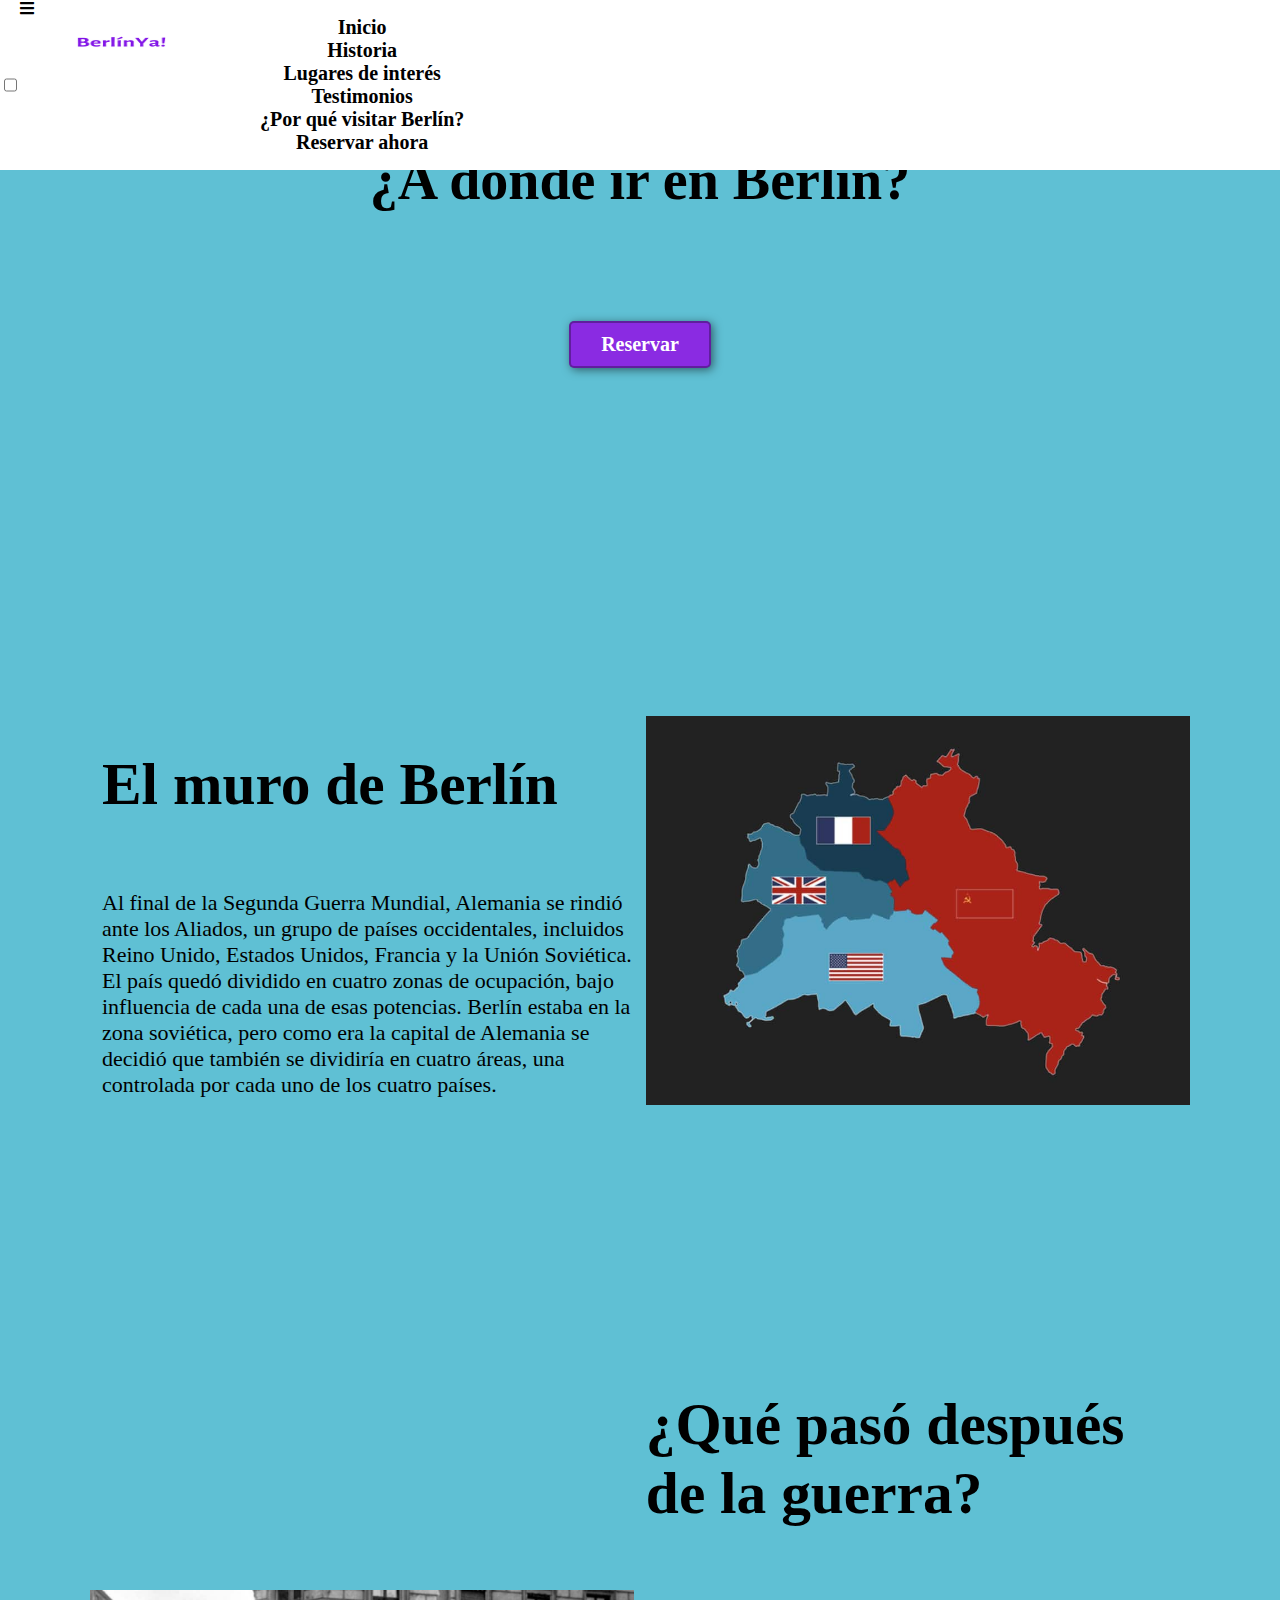
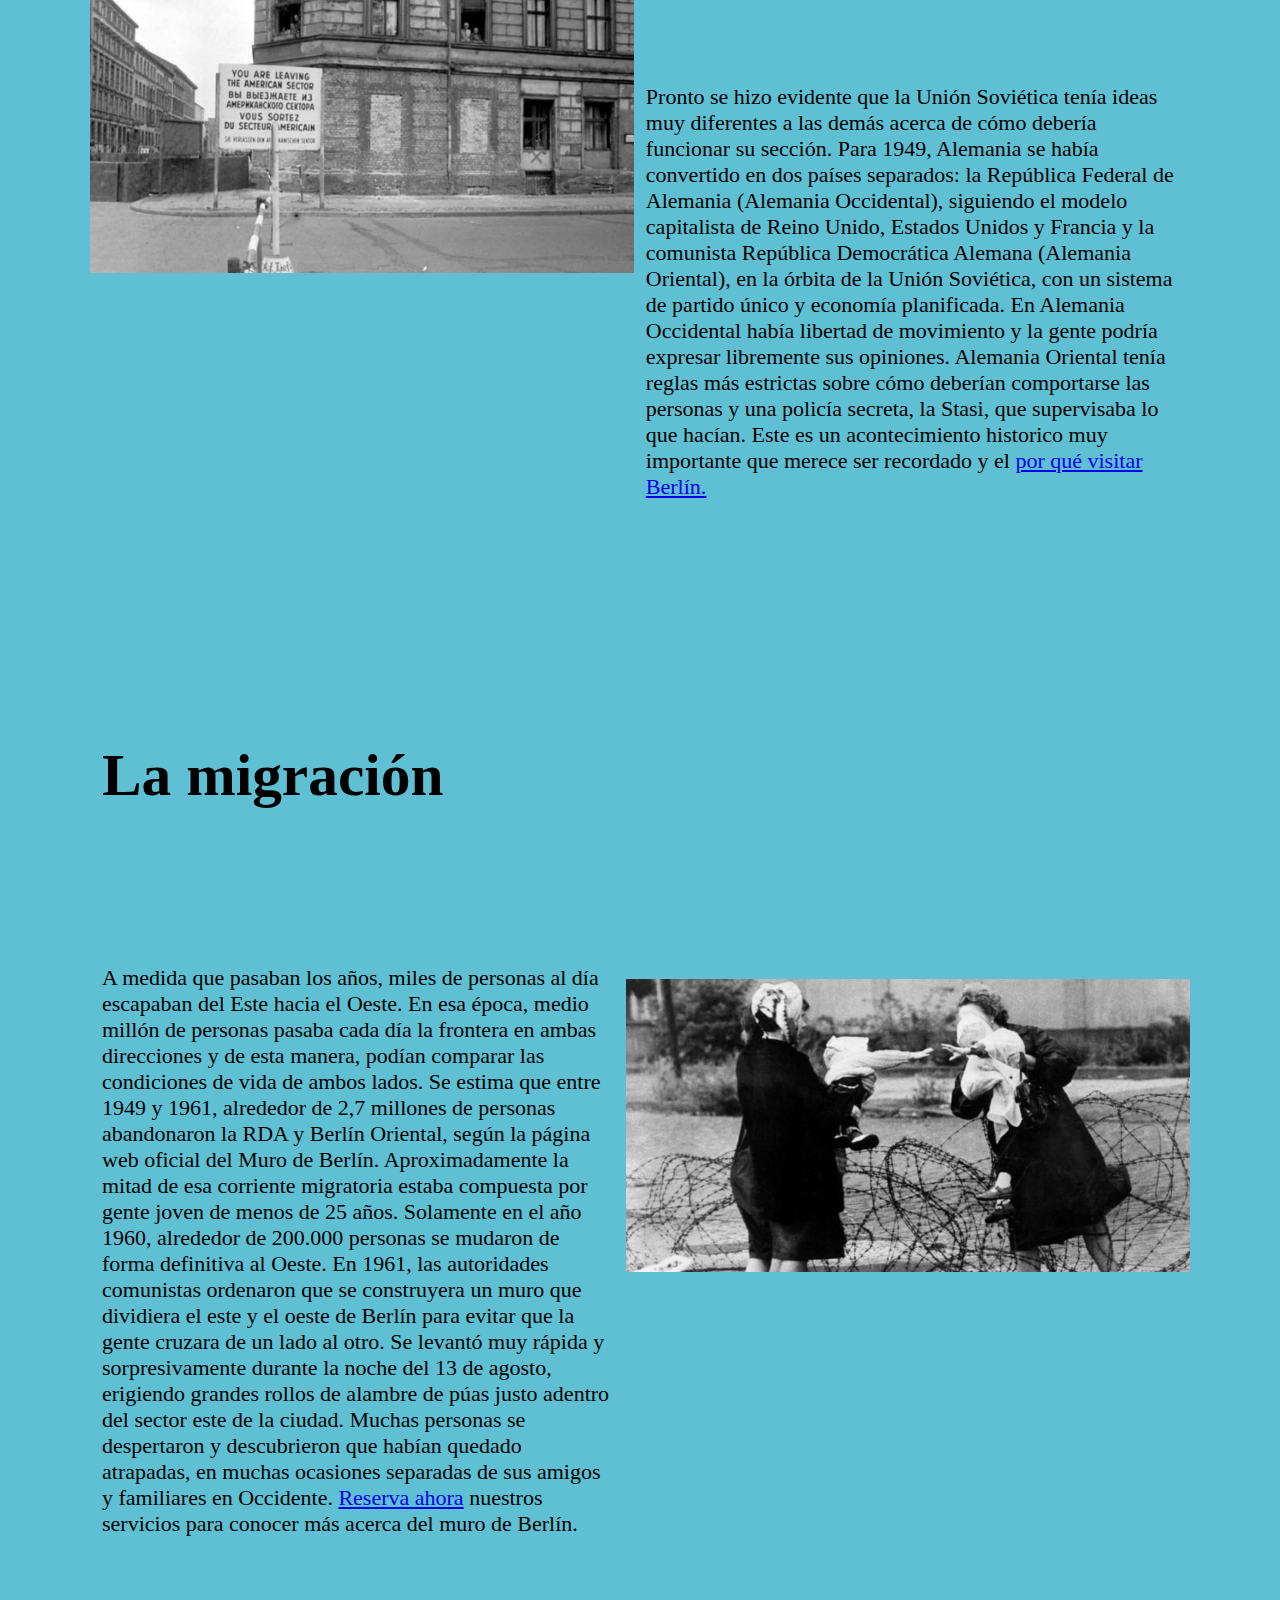
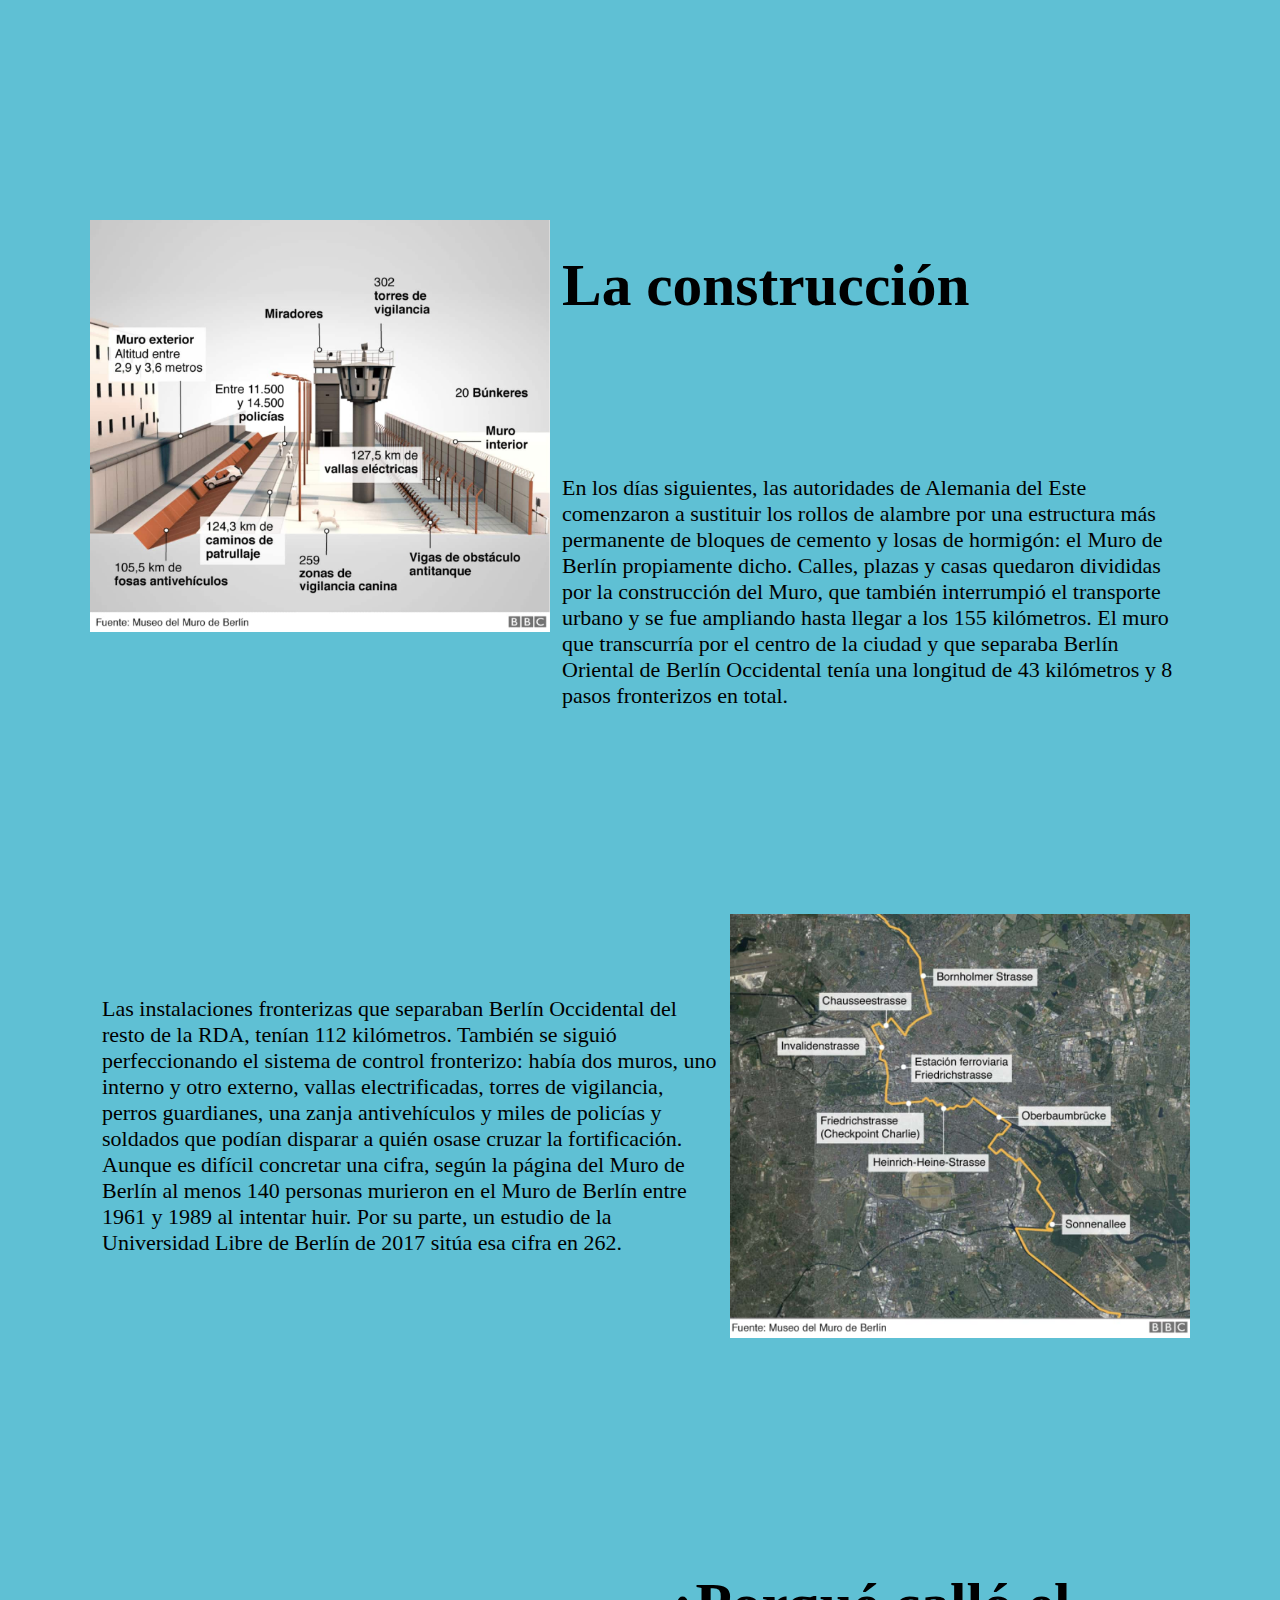
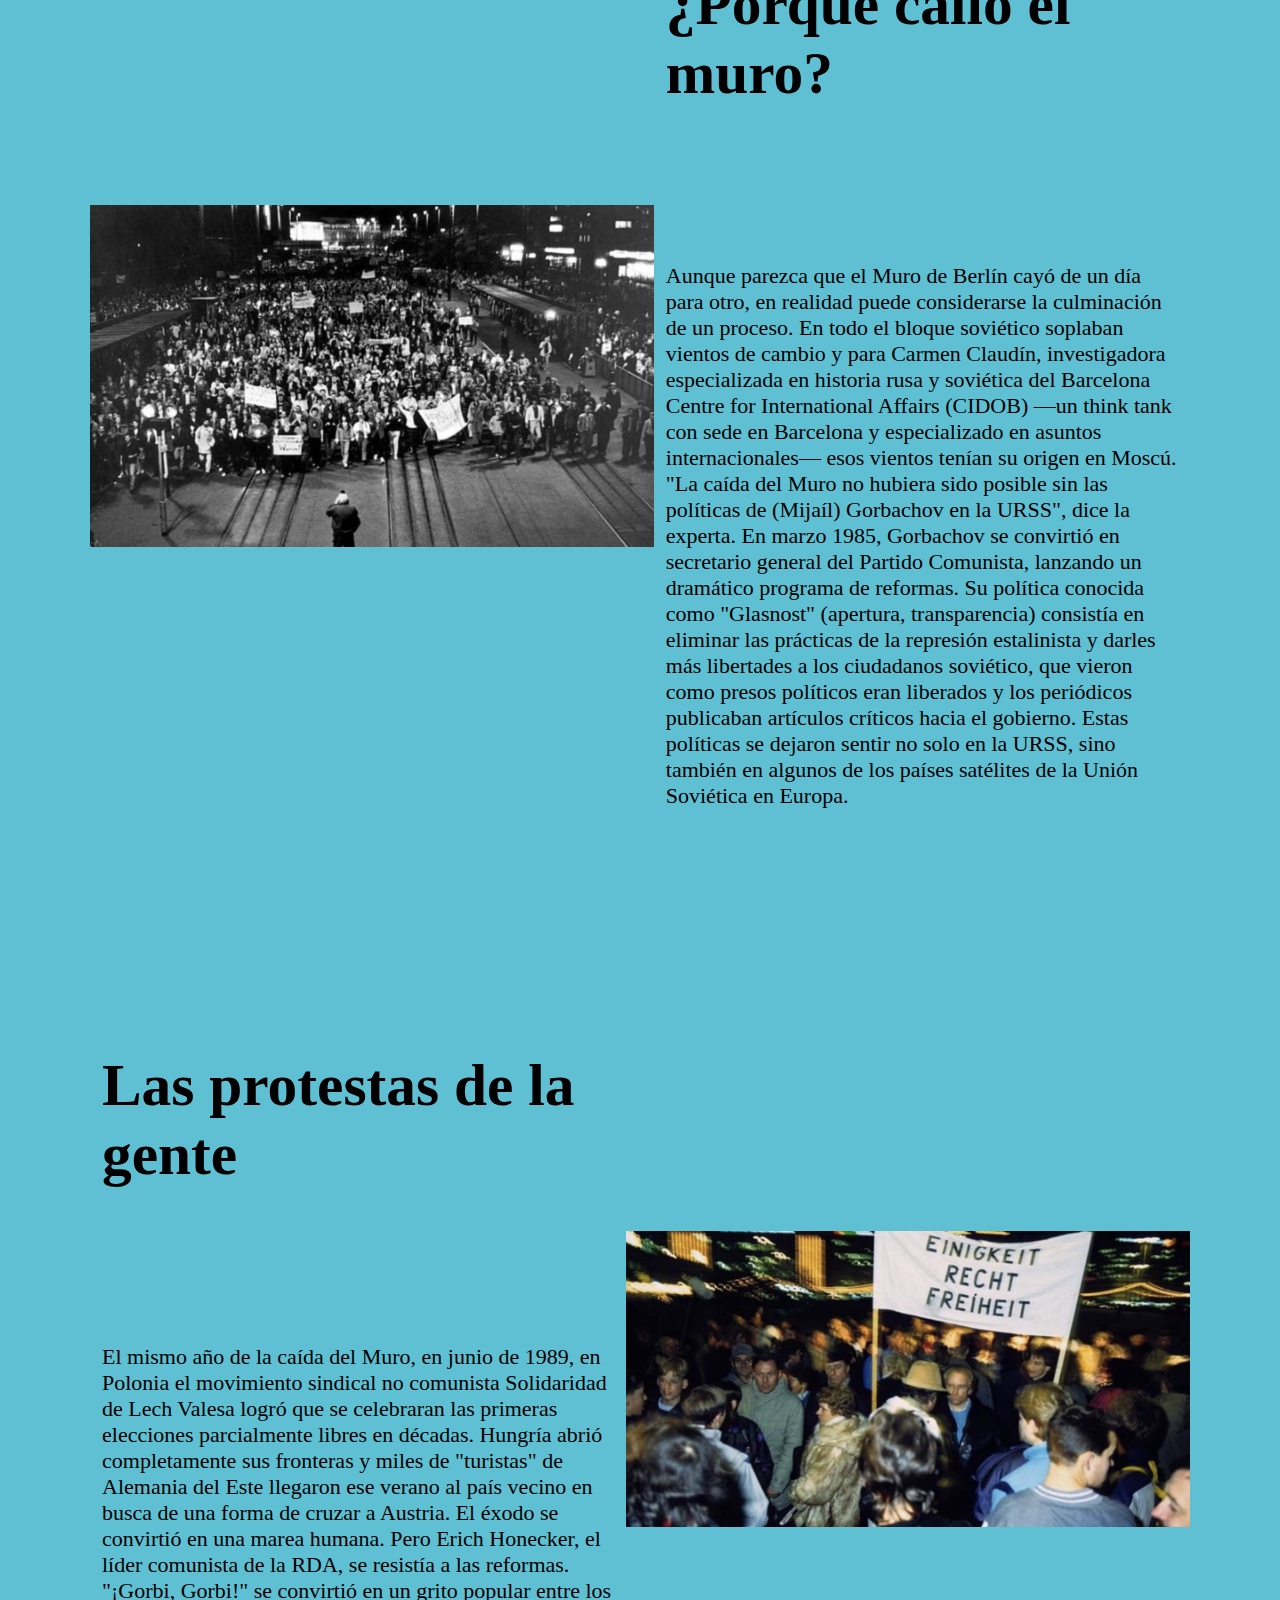
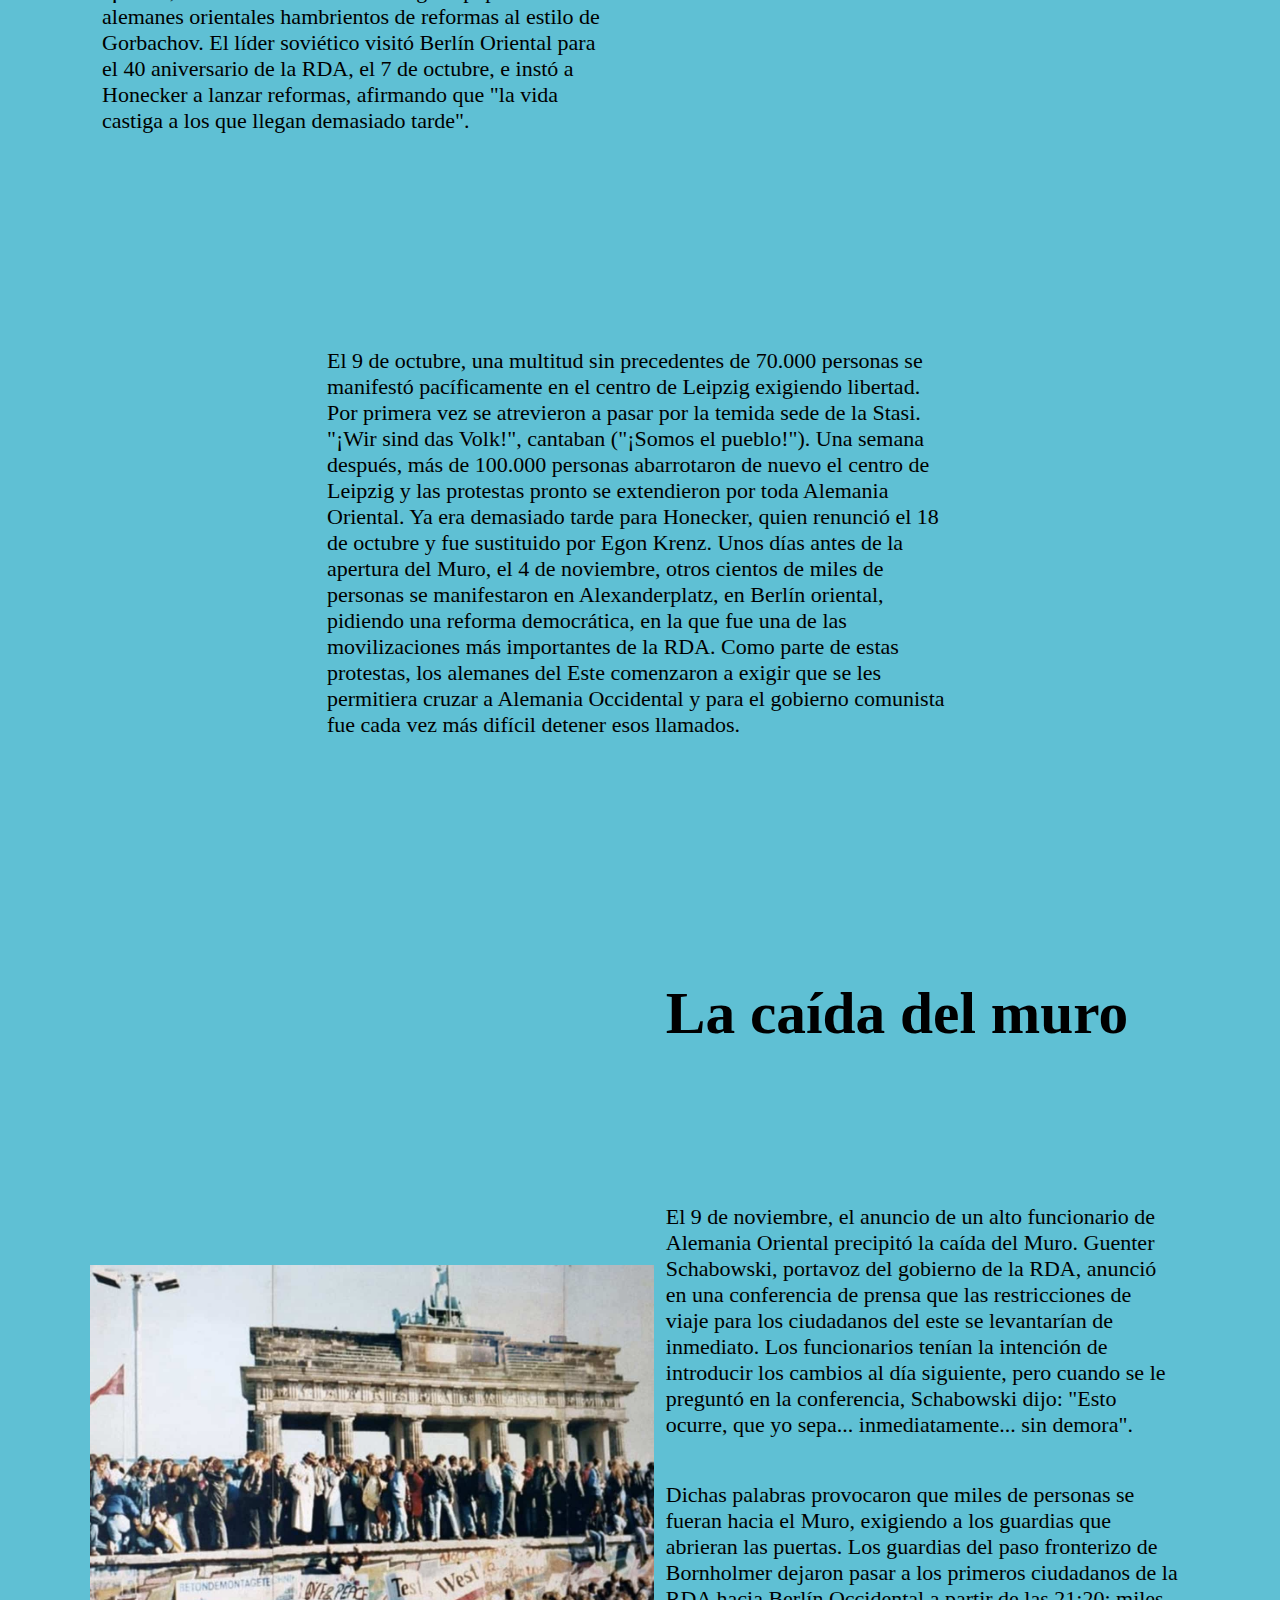
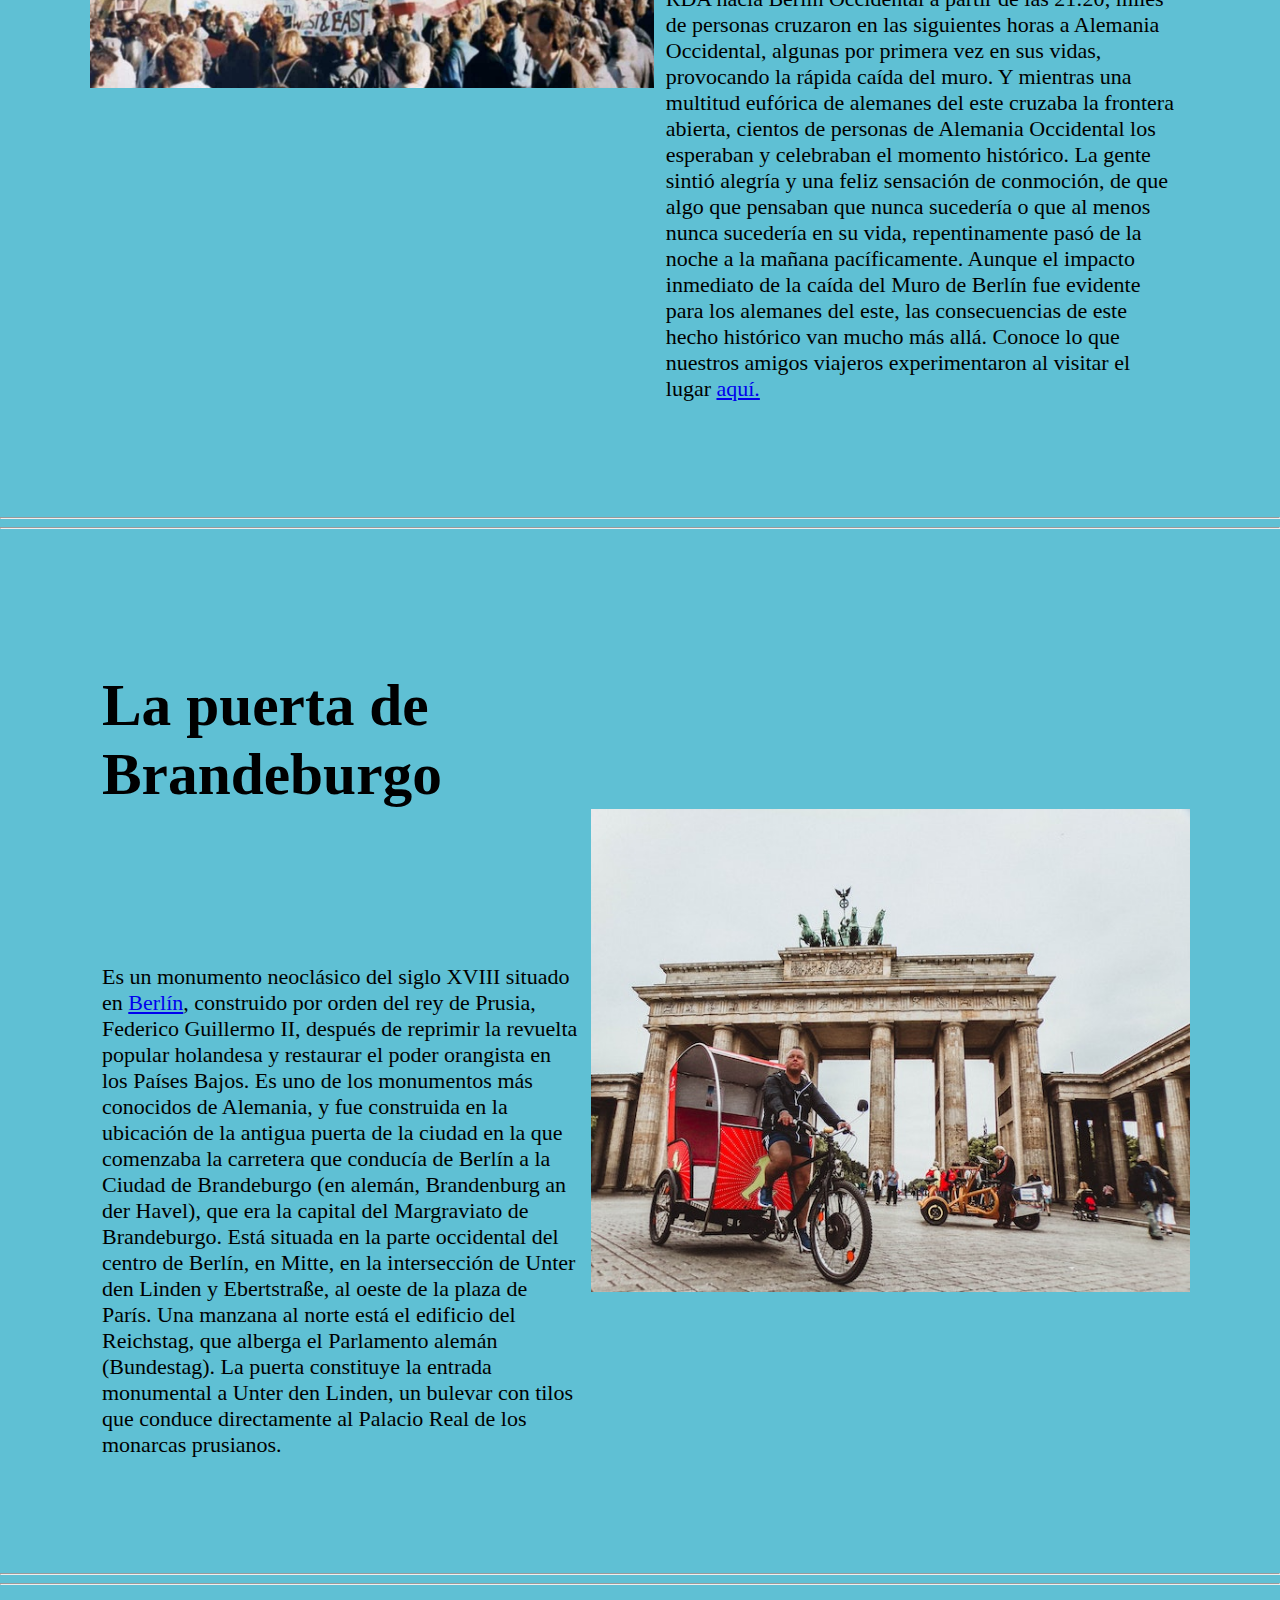
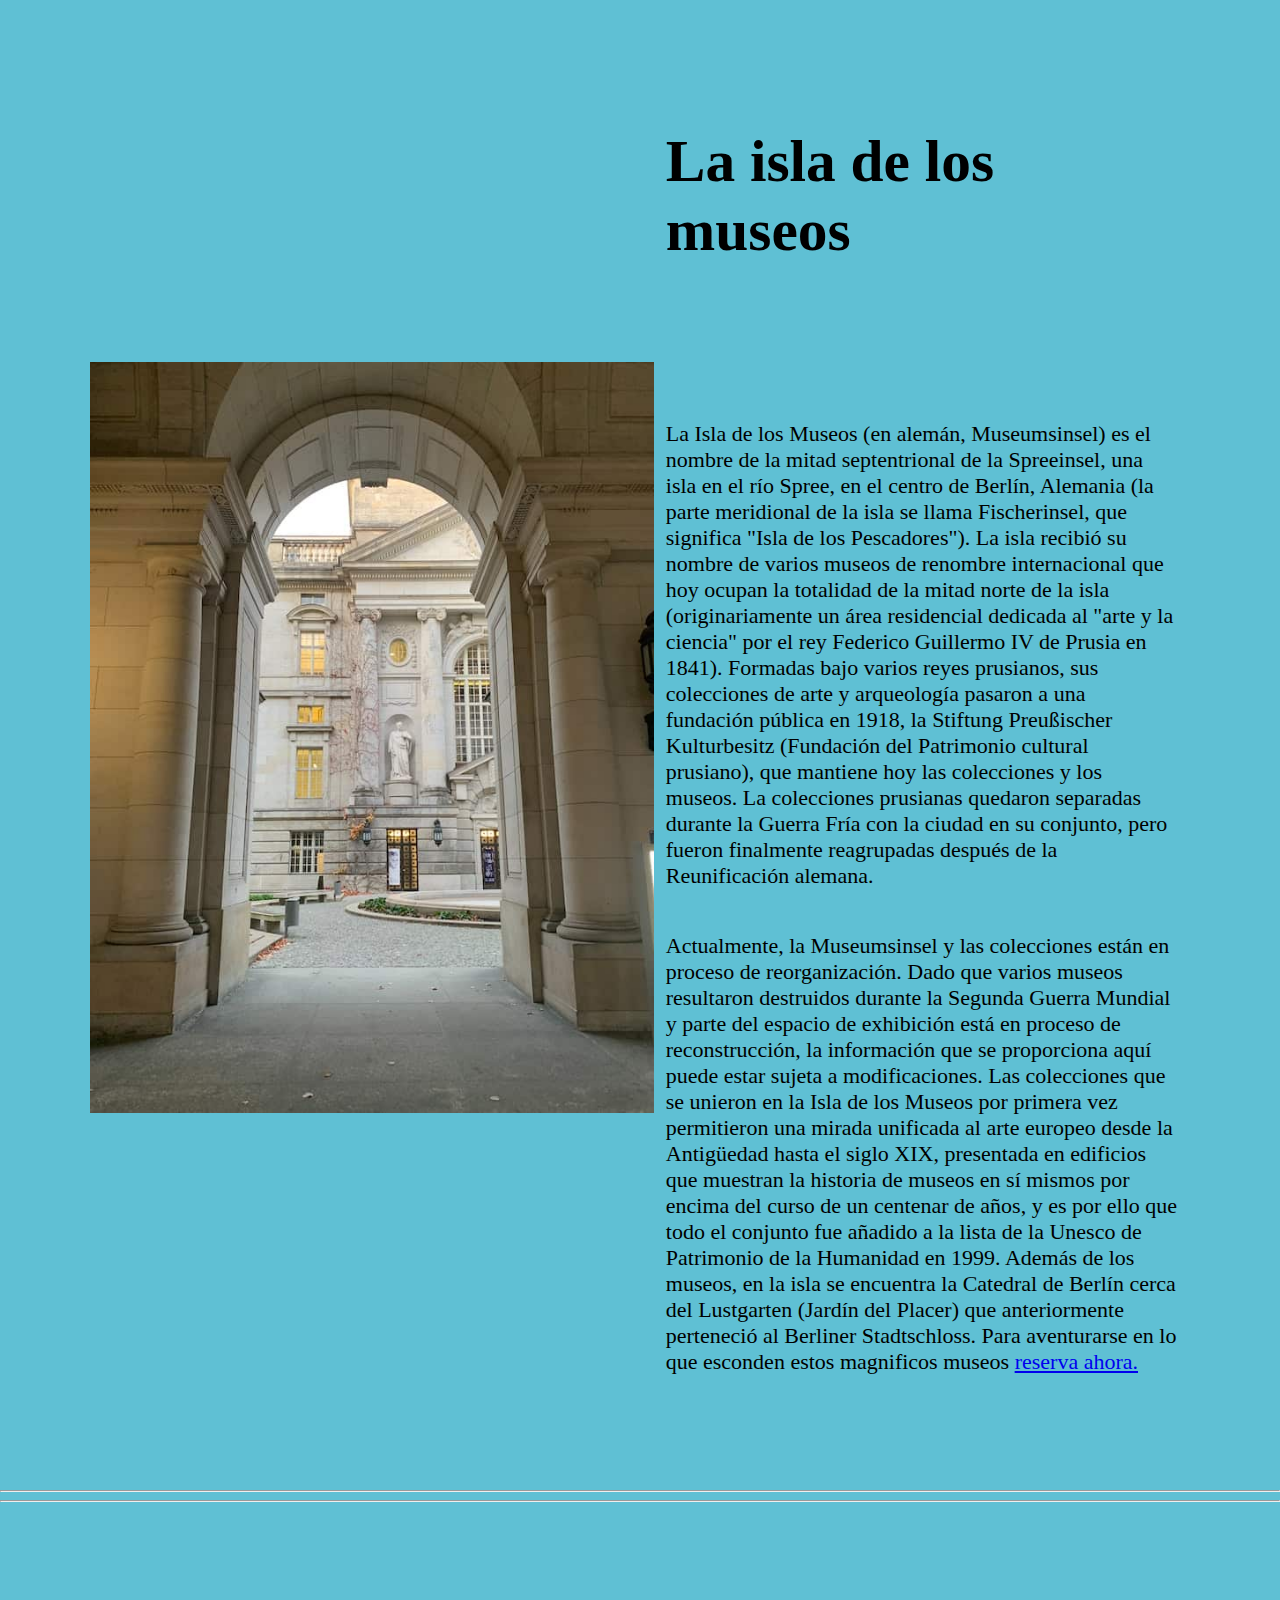
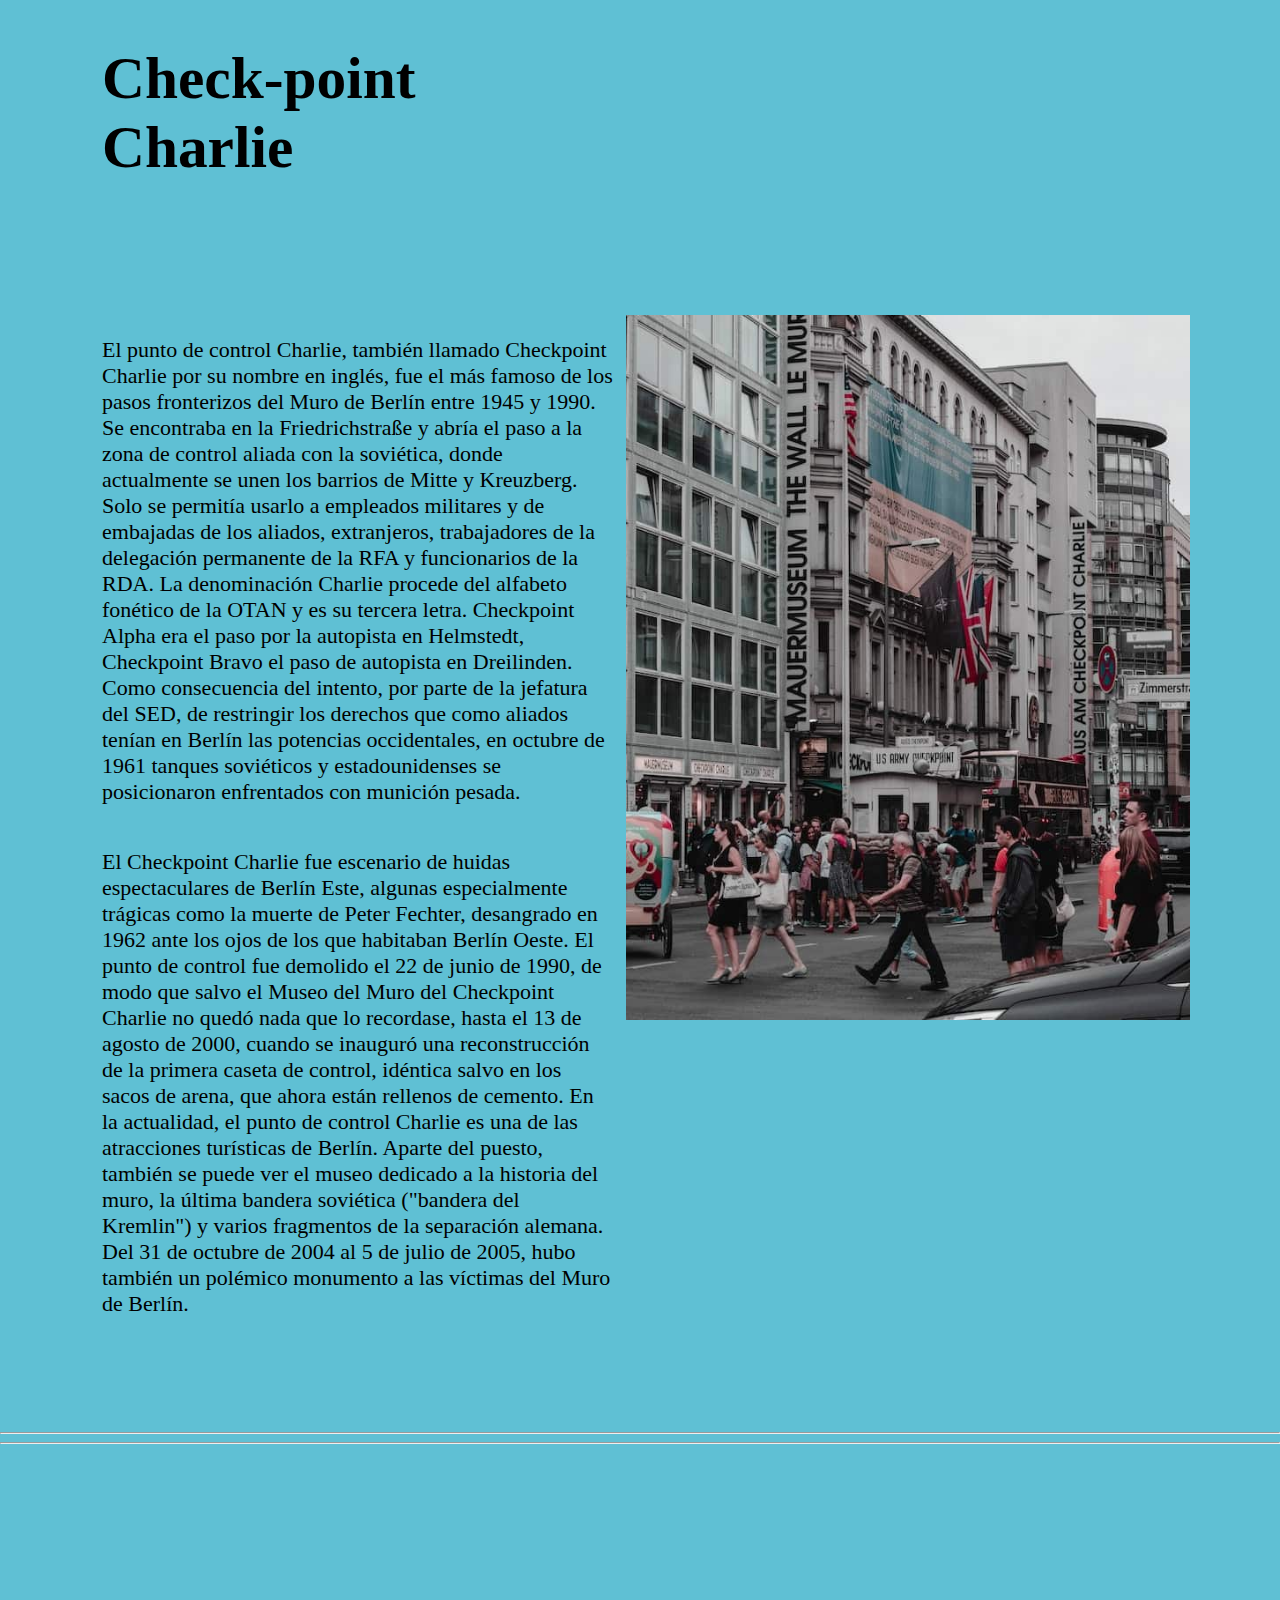
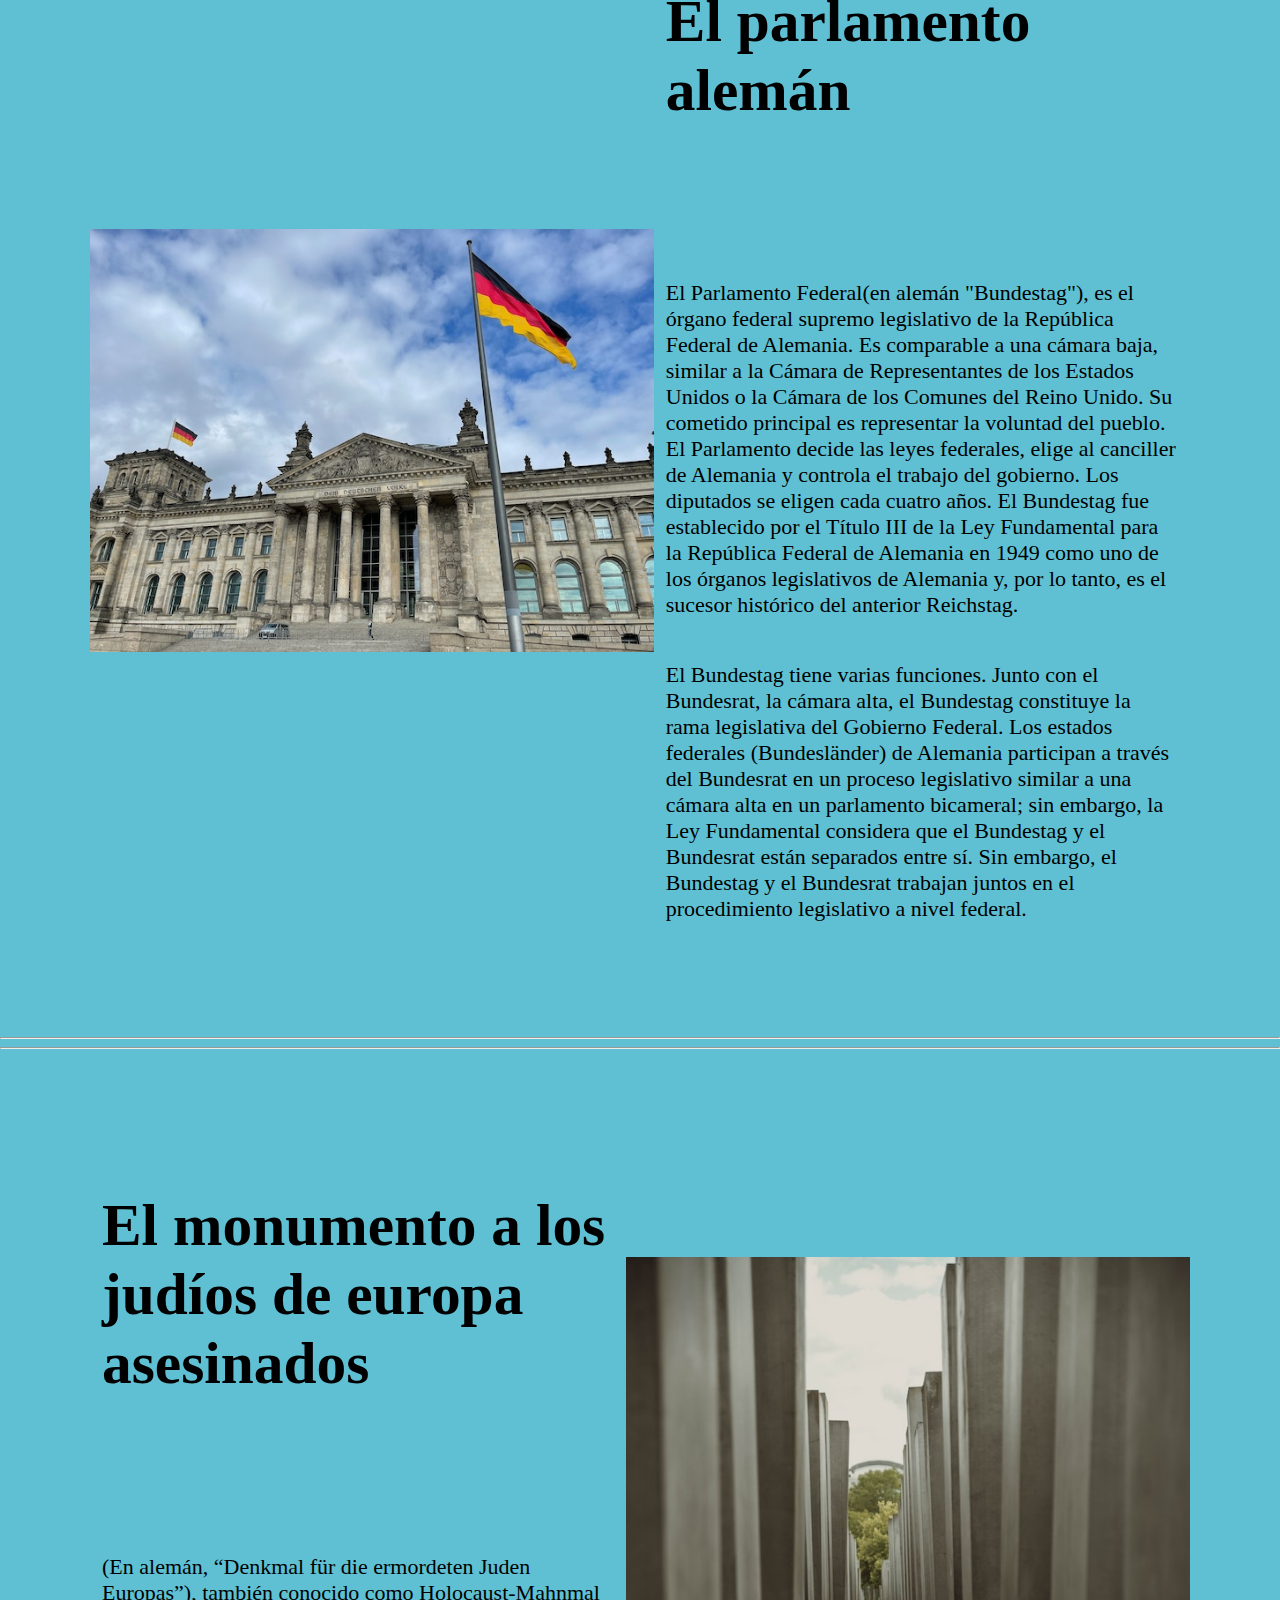
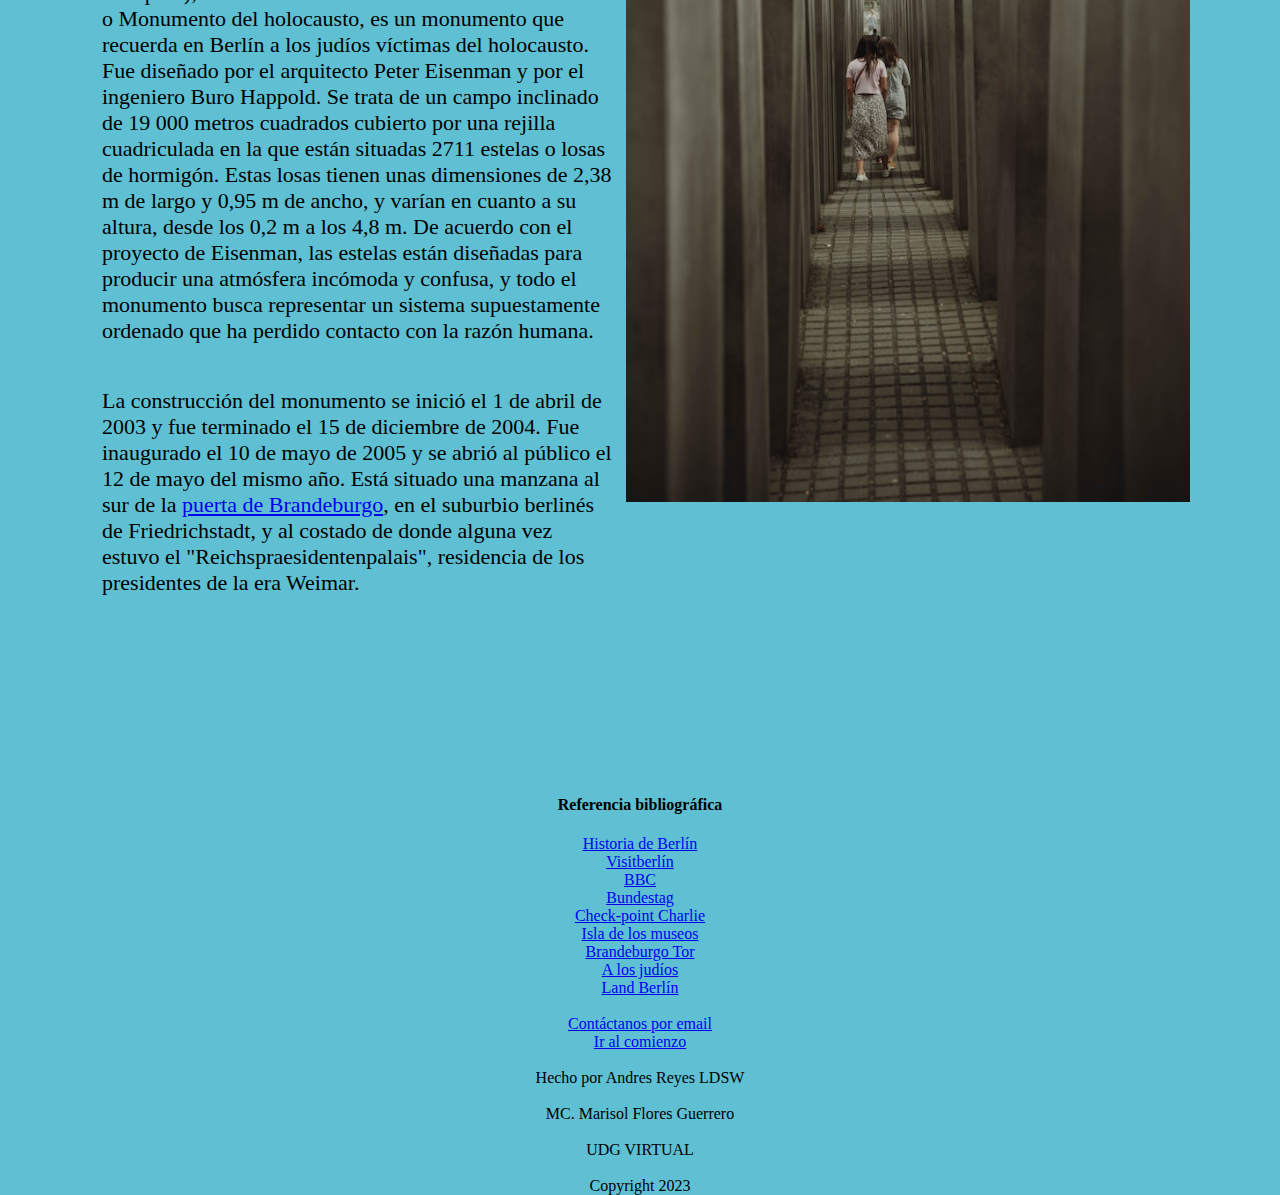
==== commit 7b444e29: "Add files via upload" ====
--- a/atractivoturistico.html
+++ b/atractivoturistico.html
@@ -7,18 +7,27 @@
     <title>atractivo turístico</title>
     <link rel="stylesheet" media="screen and (min-width: 720px)" href="pantalla-grande.css" /> 
     <link rel="stylesheet" media="screen and (max-width: 720px)" href="pantalla-chica.css" />
+    <link href="https://cdnjs.cloudflare.com/ajax/libs/font-awesome/5.13.0/css/all.min.css" rel="stylesheet">
 </head>
 <body>
     <header>
         <div class="contenedor">
-            <p class="logo">BerlínYa!</p>
             <nav>
-                <a href="./index.html">Inicio</a>
-                <a href="./historia.html">Historia</a>
-                <a href="./atractivoturistico.html">Lugares de interés</a>
-                <a href="./testimonios.html">Testimonios</a>
-                <a href="./porquevisitar.html">¿Por qué visitar Berlín? </a>
-                <a href="./book.html">Reservar ahora</a>
+                <input type="checkbox" id="check">
+                <label for="check" class="checkbtn">
+                    <i class="fas fa-bars"></i>
+                </label>
+                <a href="#" class="enlace">
+                    <img id="comienzo" src="img/logo.jpg" width= "150px" height= "75px" alt="" class="logo">
+                </a>
+                <ul>
+                    <li><a href="./index.html">Inicio</a></li>
+                    <li><a href="./historia.html">Historia</a></li>
+                    <li><a href="./atractivoturistico.html">Lugares de interés</a></li>
+                    <li><a href="./testimonios.html">Testimonios</a></li>
+                    <li><a href="./porquevisitar.html">¿Por qué visitar Berlín? </a></li>
+                    <li><a href="./book.html">Reservar ahora</a></li>
+                </ul>
             </nav>
         </div>
     </header>
@@ -26,11 +35,11 @@
     <section>
         <section id="heroe">
             <p id="comienzo"></p>
-            <h1>¿A dónde ir en Berlín?</h1>
+            <h1>¿A dónde ir en Berlín?</h1><br><br><br><br>
             <a href="./book.html">Reservar</a>
         </section>
     </section>
-
+    <br><br><br><br><br><br><br><br><br>
     <section id="el-muro">
         <div class="contenedor">
             <div class="texto">
@@ -42,12 +51,12 @@
             <div class="img-contenedor1"></div>
             </div>
         </section>
-
+        <br><br>
     <section id="el-muro">
         <div class="contenedor">
             <div class="img-contenedor2"></div>
             <div class="texto">
-                <li id="guerra"><h2>¿Qué pasó después de la guerra?</h2></li>
+                <li id="guerra"><h2>¿Qué pasó después de la guerra?</h2></li><br><br><br><br>
                     <p>Pronto se hizo evidente que la Unión Soviética tenía ideas muy diferentes a las demás acerca de cómo debería funcionar su sección.
                         Para 1949, Alemania se había convertido en dos países separados: la República Federal de Alemania (Alemania Occidental), siguiendo el modelo capitalista de Reino Unido, Estados Unidos y Francia y la comunista República Democrática Alemana (Alemania Oriental), en la órbita de la Unión Soviética, con un sistema de partido único y economía planificada.
                         En Alemania Occidental había libertad de movimiento y la gente podría expresar libremente sus opiniones.
@@ -60,7 +69,7 @@
     <section id="el-muro">
         <div class="contenedor">
             <div class="texto">
-                <li><h2>La migración</h2></li>
+                <li><h2>La migración</h2></li><br><br><br><br>
                     <p>A medida que pasaban los años, miles de personas al día escapaban del Este hacia el Oeste.
                         En esa época, medio millón de personas pasaba cada día la frontera en ambas direcciones y de esta manera, podían comparar las condiciones de vida de ambos lados.
                         Se estima que entre 1949 y 1961, alrededor de 2,7 millones de personas abandonaron la RDA y Berlín Oriental, según la página web oficial del Muro de Berlín. Aproximadamente la mitad de esa corriente migratoria estaba compuesta por gente joven de menos de 25 años.
@@ -73,12 +82,12 @@
                 <div class="img-contenedor3"></div> 
             </div>
         </section>
-
+        <br><br><br><br>
     <section id="el-muro">
         <div class="contenedor">
                 <div class="img-contenedor4"></div>
                 <div class="texto">
-                <li id="bloqueo"><h2>La construcción</h2></li>
+                <li id="bloqueo"><h2>La construcción</h2></li><br><br><br><br>
                     <p>En los días siguientes, las autoridades de Alemania del Este comenzaron a sustituir los rollos de alambre por una estructura más permanente de bloques de cemento y losas de hormigón: el Muro de Berlín propiamente dicho.
                         Calles, plazas y casas quedaron divididas por la construcción del Muro, que también interrumpió el transporte urbano y se fue ampliando hasta llegar a los 155 kilómetros.
                         El muro que transcurría por el centro de la ciudad y que separaba Berlín Oriental de Berlín Occidental tenía una longitud de 43 kilómetros y 8 pasos fronterizos en total.</p>    
@@ -102,7 +111,7 @@
         <div class="contenedor">
             <div class="img-contenedor6"></div>
             <div class="texto">
-                <li><h2>¿Porqué calló el muro?</h2></li> 
+                <li><h2>¿Porqué calló el muro?</h2></li><br><br><br><br> 
                     <p>Aunque parezca que el Muro de Berlín cayó de un día para otro, en realidad puede considerarse la culminación de un proceso.
                         En todo el bloque soviético soplaban vientos de cambio y para Carmen Claudín, investigadora especializada en historia rusa y soviética del Barcelona Centre for International Affairs (CIDOB) —un think tank con sede en Barcelona y especializado en asuntos internacionales— esos vientos tenían su origen en Moscú.
                         "La caída del Muro no hubiera sido posible sin las políticas de (Mijaíl) Gorbachov en la URSS", dice la experta.
@@ -117,7 +126,7 @@
     <section id="el-muro">
         <div class="contenedor">
             <div class="texto">
-                <li><h2>Las protestas de la gente</h2></li>
+                <li><h2>Las protestas de la gente</h2></li><br><br><br><br>
                     <p>El mismo año de la caída del Muro, en junio de 1989, en Polonia el movimiento sindical no comunista Solidaridad de Lech Valesa logró que se celebraran las primeras elecciones parcialmente libres en décadas.
                         Hungría abrió completamente sus fronteras y miles de "turistas" de Alemania del Este llegaron ese verano al país vecino en busca de una forma de cruzar a Austria. El éxodo se convirtió en una marea humana.
                         Pero Erich Honecker, el líder comunista de la RDA, se resistía a las reformas.
@@ -143,7 +152,7 @@
         <div class="contenedor">
             <div class="img-contenedor8"></div>
             <div class="texto">
-                <li><h2>La caída del muro</h2></li>
+                <li><h2>La caída del muro</h2></li><br><br><br><br>
                     <p>El 9 de noviembre, el anuncio de un alto funcionario de Alemania Oriental precipitó la caída del Muro.
                         Guenter Schabowski, portavoz del gobierno de la RDA, anunció en una conferencia de prensa que las restricciones de viaje para los ciudadanos del este se levantarían de inmediato. Los funcionarios tenían la intención de introducir los cambios al día siguiente, pero cuando se le preguntó en la conferencia, Schabowski dijo: "Esto ocurre, que yo sepa... inmediatamente... sin demora".
                         </p>
@@ -162,7 +171,7 @@
     <section id="sitios">
         <div class="contenedor">
                 <div class="texto">
-                    <li id="puerta"><h2>La puerta de Brandeburgo</h2></li>
+                    <li id="puerta"><h2>La puerta de Brandeburgo</h2></li><br><br><br><br>
                     <p>Es un monumento neoclásico del siglo XVIII situado en <a href="index.html#berlin" target="_blank">Berlín</a>, construido por orden del rey de Prusia, Federico Guillermo II, después de reprimir la revuelta popular holandesa y restaurar el poder orangista en los Países Bajos. Es uno de los monumentos más conocidos de Alemania, y fue construida en la ubicación de la antigua puerta de la ciudad en la que comenzaba la carretera que conducía de Berlín a la Ciudad de Brandeburgo (en alemán, Brandenburg an der Havel), que era la capital del Margraviato de Brandeburgo.
                         Está situada en la parte occidental del centro de Berlín, en Mitte, en la intersección de Unter den Linden y Ebertstraße, al oeste de la plaza de París. Una manzana al norte está el edificio del Reichstag, que alberga el Parlamento alemán (Bundestag). La puerta constituye la entrada monumental a Unter den Linden, un bulevar con tilos que conduce directamente al Palacio Real de los monarcas prusianos.
                     </p>
@@ -171,12 +180,12 @@
             </div>
         <hr><hr>
         </section>
-
+        
     <section id="sitios">
         <div class="contenedor">  
             <div class="img-contenedor10"></div>      
             <div class="texto">
-                <li id="museo"><h2>La isla de los museos</h2></li>
+                <li id="museo"><h2>La isla de los museos</h2></li><br><br><br><br>
                 <p> La Isla de los Museos (en alemán, Museumsinsel) es el nombre de la mitad septentrional de la Spreeinsel, una isla en el río Spree, en el centro de Berlín, Alemania (la parte meridional de la isla se llama Fischerinsel, que significa "Isla de los Pescadores").
                     La isla recibió su nombre de varios museos de renombre internacional que hoy ocupan la totalidad de la mitad norte de la isla (originariamente un área residencial dedicada al "arte y la ciencia" por el rey Federico Guillermo IV de Prusia en 1841). Formadas bajo varios reyes prusianos, sus colecciones de arte y arqueología pasaron a una fundación pública en 1918, la Stiftung Preußischer Kulturbesitz (Fundación del Patrimonio cultural prusiano), que mantiene hoy las colecciones y los museos.
                     La colecciones prusianas quedaron separadas durante la Guerra Fría con la ciudad en su conjunto, pero fueron finalmente reagrupadas después de la Reunificación alemana.</p>
@@ -192,7 +201,7 @@
     <section id="sitios">
         <div class="contenedor">
             <div class="texto">
-                <li id="control"><h2>Check-point Charlie</h2></li> 
+                <li id="control"><h2>Check-point Charlie</h2></li><br><br><br><br> 
                 <p>El punto de control Charlie, también llamado Checkpoint Charlie por su nombre en inglés, fue el más famoso de los pasos fronterizos del Muro de Berlín entre 1945 y 1990. Se encontraba en la Friedrichstraße y abría el paso a la zona de control aliada con la soviética, donde actualmente se unen los barrios de Mitte y Kreuzberg. Solo se permitía usarlo a empleados militares y de embajadas de los aliados, extranjeros, trabajadores de la delegación permanente de la RFA y funcionarios de la RDA.
                     La denominación Charlie procede del alfabeto fonético de la OTAN y es su tercera letra. Checkpoint Alpha era el paso por la autopista en Helmstedt, Checkpoint Bravo el paso de autopista en Dreilinden.
                     Como consecuencia del intento, por parte de la jefatura del SED, de restringir los derechos que como aliados tenían en Berlín las potencias occidentales, en octubre de 1961 tanques soviéticos y estadounidenses se posicionaron enfrentados con munición pesada.</p>    
@@ -210,7 +219,7 @@
         <div class="contenedor">
             <div class="img-contenedor12"></div>
             <div class="texto">
-                <li id="gobierno"><h2>El parlamento alemán</h2></li> 
+                <li id="gobierno"><h2>El parlamento alemán</h2></li><br><br><br><br> 
                 <p>El Parlamento Federal(en alemán "Bundestag"), es el órgano federal supremo legislativo de la República Federal de Alemania. 
                     Es comparable a una cámara baja, similar a la Cámara de Representantes de los Estados Unidos o la Cámara de los Comunes del Reino Unido. Su cometido principal es representar la voluntad del pueblo. El Parlamento decide las leyes federales, elige al canciller de Alemania y controla el trabajo del gobierno. Los diputados se eligen cada cuatro años. El Bundestag fue establecido por el Título III de la Ley Fundamental para la República Federal de Alemania en 1949 como uno de los órganos legislativos de Alemania y, por lo tanto, es el sucesor histórico del anterior Reichstag.</p>
                     <p>El Bundestag tiene varias funciones. Junto con el Bundesrat, la cámara alta, el Bundestag constituye la rama legislativa del Gobierno Federal. Los estados federales (Bundesländer) de Alemania participan a través del Bundesrat en un proceso legislativo similar a una cámara alta en un parlamento bicameral; sin embargo, la Ley Fundamental considera que el Bundestag y el Bundesrat están separados entre sí. Sin embargo, el Bundestag y el Bundesrat trabajan juntos en el procedimiento legislativo a nivel federal.
@@ -223,7 +232,7 @@
     <section id="sitios">
         <div class="contenedor">
             <div class="texto">
-                <li id="judio"><h2>El monumento a los judíos de europa asesinados</h2></li>  
+                <li id="judio"><h2>El monumento a los judíos de europa asesinados</h2></li><br><br><br><br>  
                 <p>(En alemán, “Denkmal für die ermordeten Juden Europas”), también conocido como Holocaust-Mahnmal o Monumento del holocausto, es un monumento que recuerda en Berlín a los judíos víctimas del holocausto. 
                     Fue diseñado por el arquitecto Peter Eisenman y por el ingeniero Buro Happold. Se trata de un campo inclinado de 19 000 metros cuadrados cubierto por una rejilla cuadriculada en la que están situadas 2711 estelas o losas de hormigón. Estas losas tienen unas dimensiones de 2,38 m de largo y 0,95 m de ancho, y varían en cuanto a su altura, desde los 0,2 m a los 4,8 m. De acuerdo con el proyecto de Eisenman, las estelas están diseñadas para producir una atmósfera incómoda y confusa, y todo el monumento busca representar un sistema supuestamente ordenado que ha perdido contacto con la razón humana.</p>
                     <p>La construcción del monumento se inició el 1 de abril de 2003 y fue terminado el 15 de diciembre de 2004. Fue inaugurado el 10 de mayo de 2005 y se abrió al público el 12 de mayo del mismo año. Está situado una manzana al sur de la <a href="atractivoturistico.html#puerta" target="_blank">puerta de Brandeburgo</a>, en el suburbio berlinés de Friedrichstadt, y al costado de donde alguna vez estuvo el "Reichspraesidentenpalais", residencia de los presidentes de la era Weimar.
@@ -231,9 +240,8 @@
             </div>
             <div class="img-contenedor13"></div>
             </div>
-            <hr><hr>
-        </section>
-    
+        </section>
+        <br><br><br><br>
     <footer>
         <h4>Referencia bibliográfica</h4>
         <a href="https://es.wikipedia.org/wiki/Historia_de_Berl%C3%ADn" target="_blank">Historia de Berlín</a><br>
--- a/pantalla-chica.css
+++ b/pantalla-chica.css
@@ -576,7 +576,7 @@
     padding: 12px 12px;
     background-color: cadetblue ;
     color: whitesmoke;
-    margin:10px;
+    margin:0px;
     display: grid;
     gap: 1em;
     grid-auto-columns: 100%;
